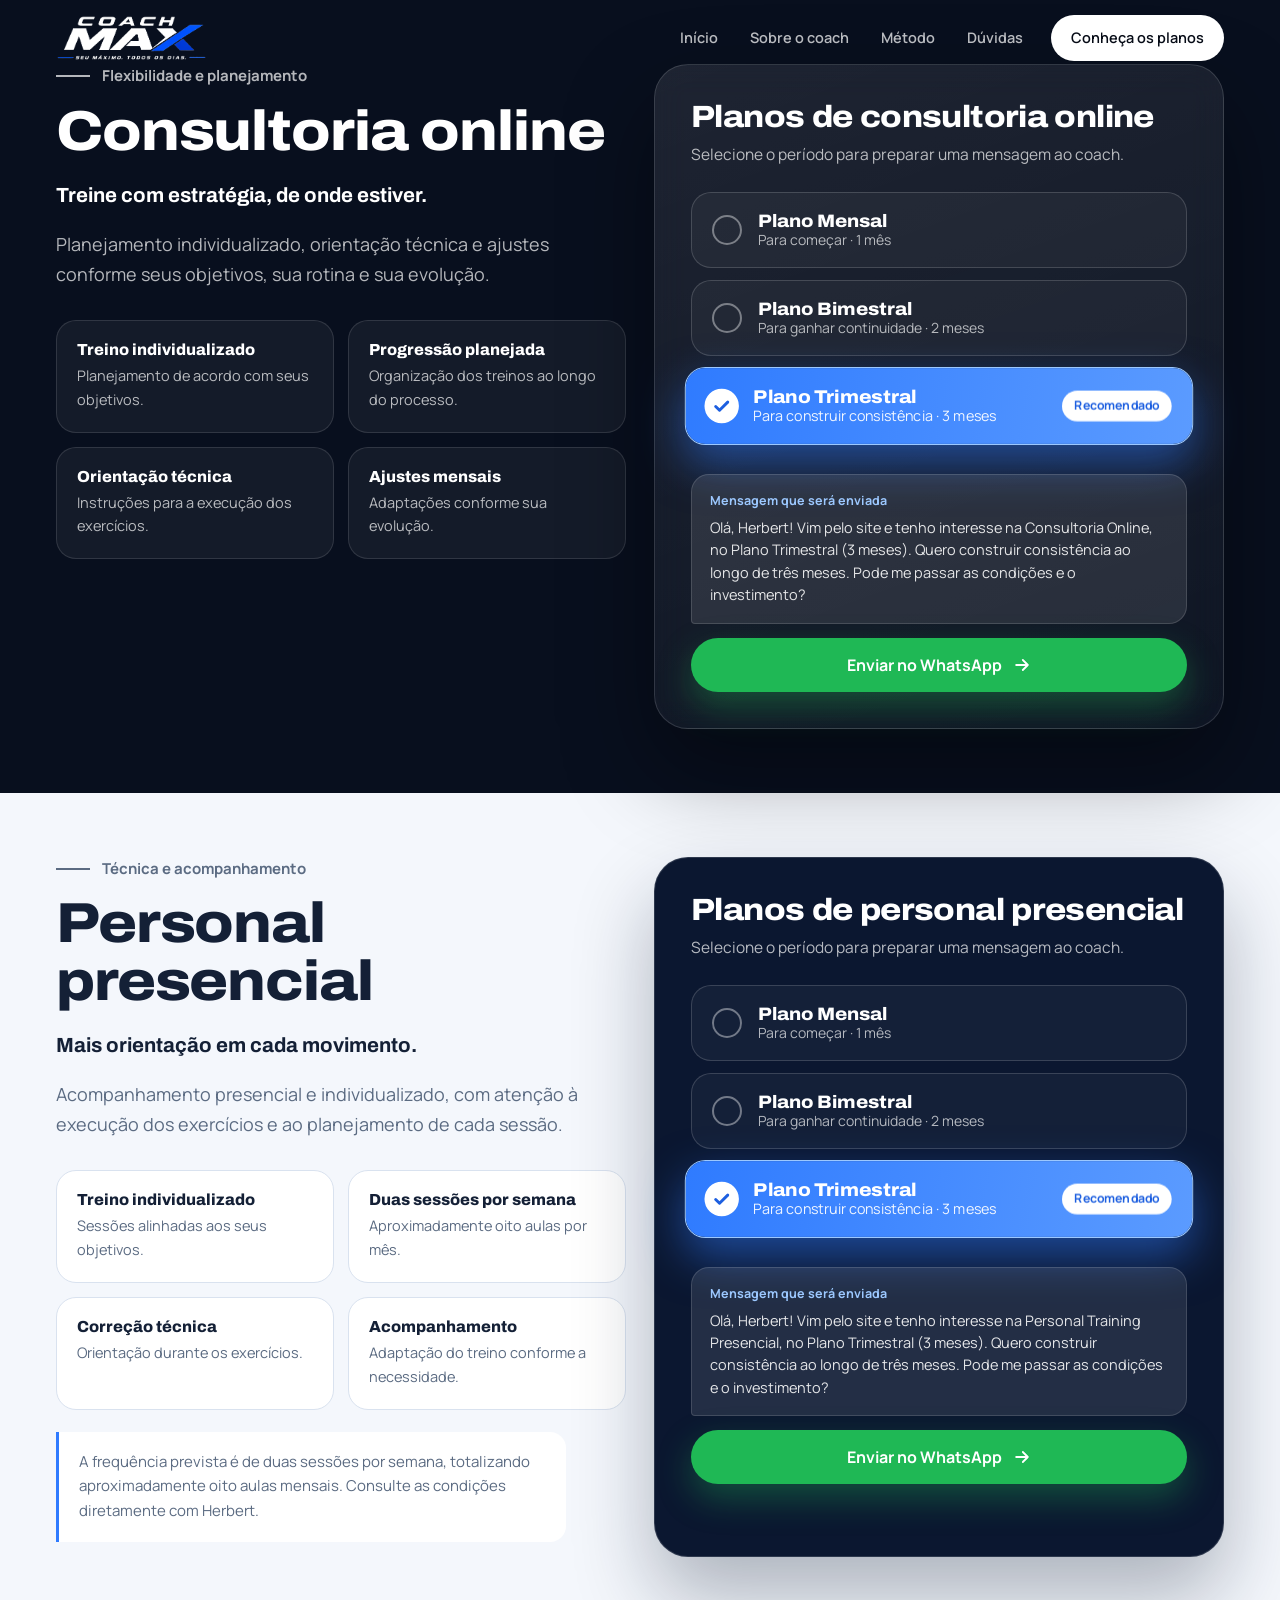
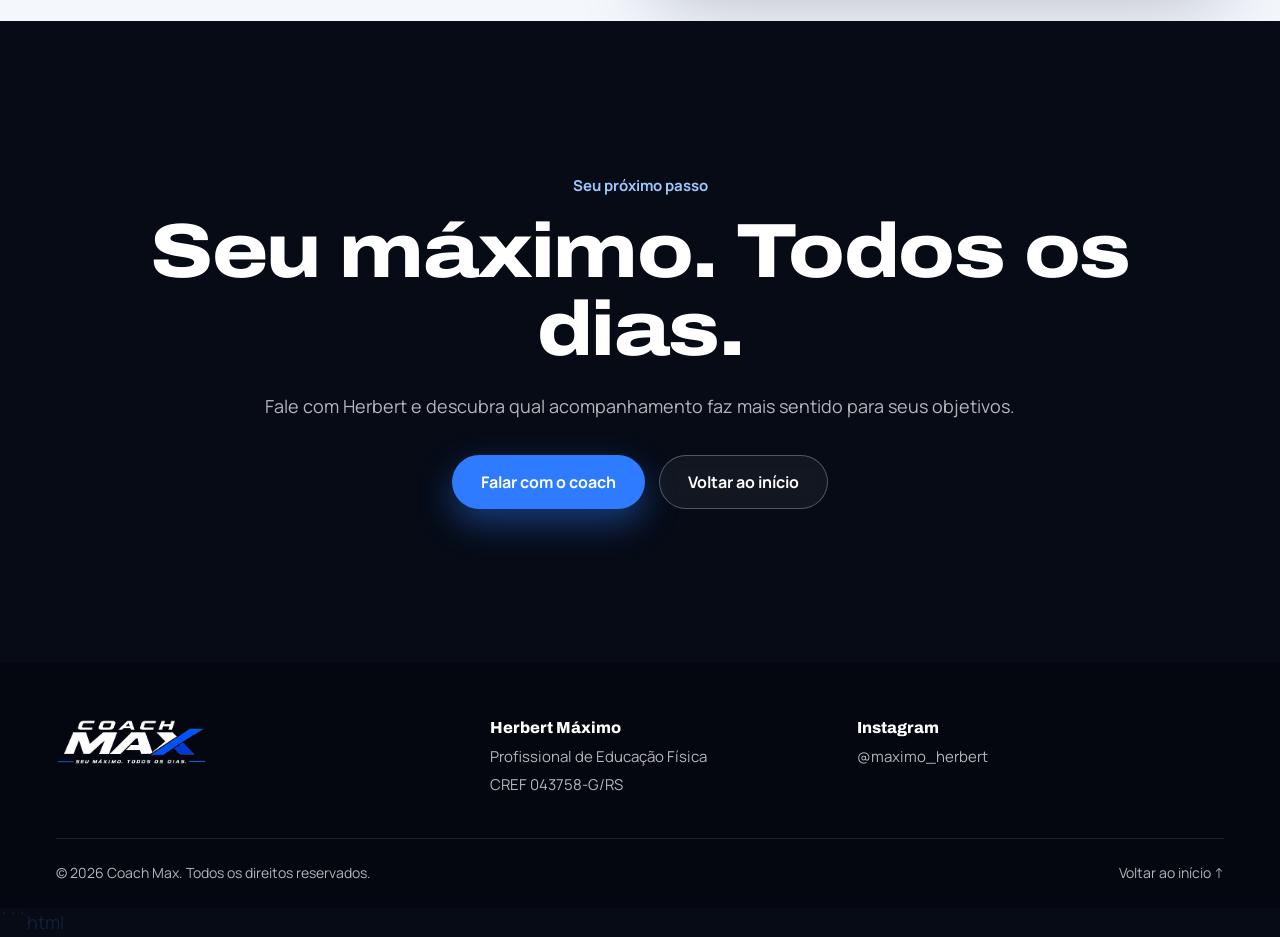
==== planos.html @ b728e9c8 "Update planos.html" ====
<!doctype html>
<html lang="pt-BR" class="js">
<head>
  <meta charset="utf-8">
  <meta name="viewport" content="width=device-width, initial-scale=1">
  <meta name="theme-color" content="#060b16">
  <meta name="description" content="Conheça os planos de consultoria online e personal presencial do Coach Max.">
  <title>Planos de treinamento | Coach Max</title>
  <link rel="preconnect" href="https://fonts.googleapis.com">
  <link rel="preconnect" href="https://fonts.gstatic.com" crossorigin>
  <link href="https://fonts.googleapis.com/css2?family=Archivo:wght@400;500;600;700;800;900&family=Manrope:wght@400;500;600;700;800&display=swap" rel="stylesheet">
  <link rel="stylesheet" href="./css/style.css">
</head>
<body>
  <a class="skip-link" href="#conteudo">Pular para o conteúdo</a>
  <div class="progress" aria-hidden="true"><i></i></div>
  <header class="site-header" id="topo">
    <div class="container nav-wrap">
      <a class="brand" href="index.html#inicio" aria-label="Coach Max, início"><img class="brand-logo" src="assets/images/coach-max-logo-white.png" alt="Coach Max — Seu máximo. Todos os dias."></a>
      <button class="menu-toggle" type="button" aria-expanded="false" aria-controls="main-nav" aria-label="Abrir menu"><span></span><span></span></button>
      <nav class="main-nav" id="main-nav" aria-label="Navegação principal">
        <a href="index.html#inicio" style="--i:1">Início</a><a href="index.html#sobre" style="--i:2">Sobre o coach</a><a href="index.html#metodo" style="--i:3">Método</a><a href="index.html#faq" style="--i:4">Dúvidas</a><a class="nav-cta" href="planos.html" style="--i:5">Conheça os planos</a><i class="nav-indicator" aria-hidden="true"></i>
      </nav>
    </div>
  </header>


  <main id="conteudo">
    <section class="plans-page-section dark" id="online"><div class="container plans-page-grid">
      <div class="copy"><p class="kicker">Flexibilidade e planejamento</p><h2>Consultoria online</h2><p class="lead">Treine com estratégia, de onde estiver.</p><p>Planejamento individualizado, orientação técnica e ajustes conforme seus objetivos, sua rotina e sua evolução.</p><div class="included"><div><strong>Treino individualizado</strong><p>Planejamento de acordo com seus objetivos.</p></div><div><strong>Progressão planejada</strong><p>Organização dos treinos ao longo do processo.</p></div><div><strong>Orientação técnica</strong><p>Instruções para a execução dos exercícios.</p></div><div><strong>Ajustes mensais</strong><p>Adaptações conforme sua evolução.</p></div></div></div>
      <div class="panel"><h3>Planos de consultoria online</h3><p class="panel-intro">Selecione o período para preparar uma mensagem ao coach.</p><div class="plans" data-service="Consultoria Online" data-group="online"></div></div>
    </div></section>
    <section class="plans-page-section light" id="presencial"><div class="container plans-page-grid">
      <div class="copy"><p class="kicker">Técnica e acompanhamento</p><h2>Personal presencial</h2><p class="lead">Mais orientação em cada movimento.</p><p>Acompanhamento presencial e individualizado, com atenção à execução dos exercícios e ao planejamento de cada sessão.</p><div class="included"><div><strong>Treino individualizado</strong><p>Sessões alinhadas aos seus objetivos.</p></div><div><strong>Duas sessões por semana</strong><p>Aproximadamente oito aulas por mês.</p></div><div><strong>Correção técnica</strong><p>Orientação durante os exercícios.</p></div><div><strong>Acompanhamento</strong><p>Adaptação do treino conforme a necessidade.</p></div></div><p class="note">A frequência prevista é de duas sessões por semana, totalizando aproximadamente oito aulas mensais. Consulte as condições diretamente com Herbert.</p></div>
      <div class="panel panel-light"><h3>Planos de personal presencial</h3><p class="panel-intro">Selecione o período para preparar uma mensagem ao coach.</p><div class="plans" data-service="Personal Training Presencial" data-group="presencial"></div></div>
    </div></section>
    <section class="section dark final"><div class="container center"><p class="kicker">Seu próximo passo</p><h2>Seu máximo. Todos os dias.</h2><p>Fale com Herbert e descubra qual acompanhamento faz mais sentido para seus objetivos.</p><div class="button-row center-row"><a class="btn btn-primary" href="https://wa.me/5551980130227?text=Ol%C3%A1%2C%20Herbert!%20Vim%20pela%20p%C3%A1gina%20de%20planos%20do%20site%20e%20gostaria%20de%20consultar%20as%20condi%C3%A7%C3%B5es." target="_blank" rel="noopener noreferrer"><span>Falar com o coach</span></a><a class="btn btn-ghost" href="index.html"><span>Voltar ao início</span></a></div></div></section>
  </main>
  <footer class="site-footer"><div class="container footer-main"><a class="brand" href="index.html#inicio"><img class="brand-logo" src="assets/images/coach-max-logo-white.png" alt="Coach Max — Seu máximo. Todos os dias."></a><div class="footer-info"><strong>Herbert Máximo</strong><span>Profissional de Educação Física</span><span>CREF 043758-G/RS</span></div><div class="footer-info"><strong>Instagram</strong><a href="https://www.instagram.com/maximo_herbert/" target="_blank" rel="noopener noreferrer">@maximo_herbert</a></div></div><div class="container footer-bottom"><span>© <span id="current-year"></span> Coach Max. Todos os direitos reservados.</span><a href="index.html#inicio">Voltar ao início ↑</a></div></footer>
```html
<a
  class="floating-wa"
  href="https://wa.me/5551980130227?text=Ol%C3%A1%2C%20Herbert!%20Vim%20pelo%20site%20Coach%20Max%20e%20gostaria%20de%20mais%20informa%C3%A7%C3%B5es."
  target="_blank"
  rel="noopener noreferrer"
  aria-label="Conversar com Herbert pelo WhatsApp"
>
  <span>WhatsApp</span>
</a>
  <script src="js/script.js" defer></script>
  <script>const tipo=new URLSearchParams(location.search).get('tipo');if(tipo==='presencial')setTimeout(()=>document.querySelector('#presencial')?.scrollIntoView({behavior:'smooth'}),100);else if(tipo==='online')setTimeout(()=>document.querySelector('#online')?.scrollIntoView({behavior:'smooth'}),100);</script>
</body>
</html>
---- css/style.css ----
:root{
  --ink:#060b16;--navy:#0b1730;--navy-2:#13294d;--blue:#2f7bff;--blue-2:#1d5fe0;--sky:#9cc8ff;
  --bone:#f4f7fc;--pale:#eaf0f9;--white:#fff;--text:#142036;--muted:#5b6b82;--line:#d9e2ef;
  --ease:cubic-bezier(.16,1,.3,1);--ease-io:cubic-bezier(.65,0,.35,1);
  --f-head:"Archivo","Arial Narrow",system-ui,sans-serif;--f-body:"Manrope",system-ui,-apple-system,"Segoe UI",sans-serif;
  --r:28px;--pad:clamp(20px,5vw,56px);--header:76px;
}
*,*::before,*::after{box-sizing:border-box}
html{-webkit-text-size-adjust:100%;scroll-padding-top:var(--header)}
body{margin:0;font-family:var(--f-body);color:var(--text);background:var(--ink);line-height:1.65;font-size:clamp(16px,1.05vw + 10px,18px);overflow-x:hidden;-webkit-font-smoothing:antialiased}
body.menu-open{overflow:hidden}
img,video,svg{display:block;max-width:100%}
a{color:inherit;text-decoration:none}
button{font:inherit;color:inherit}
h1,h2,h3{font-family:var(--f-head);margin:0;line-height:1.02;letter-spacing:-.02em;font-weight:800;font-stretch:112%}
p{margin:0 0 1em}
:focus-visible{outline:3px solid var(--blue);outline-offset:3px;border-radius:8px}
.container{width:min(1200px,100% - var(--pad)*2);margin-inline:auto}
.skip-link{position:fixed;left:12px;top:-60px;z-index:200;background:#fff;color:#000;padding:10px 16px;border-radius:10px;transition:top .2s}
.skip-link:focus{top:12px}

/* progress + header */
.progress{position:fixed;inset:0 0 auto 0;height:3px;z-index:120;pointer-events:none}
.progress i{display:block;height:100%;background:linear-gradient(90deg,var(--blue),var(--sky));transform-origin:left;transform:scaleX(var(--p,0))}
.site-header{position:fixed;inset:0 0 auto 0;height:var(--header);z-index:100;display:flex;align-items:center;color:#fff;transition:background .5s var(--ease),backdrop-filter .5s,box-shadow .5s,height .5s var(--ease)}
.site-header.scrolled{background:rgba(6,11,22,.78);-webkit-backdrop-filter:blur(18px) saturate(1.4);backdrop-filter:blur(18px) saturate(1.4);box-shadow:0 1px 0 rgba(255,255,255,.08);height:64px}
.nav-wrap{display:flex;align-items:center;justify-content:space-between;gap:24px}
.brand{display:flex;align-items:center;gap:12px;position:relative;z-index:110}
.brand-logo{display:block;width:clamp(126px,13vw,168px);height:auto;max-height:46px;object-fit:contain;object-position:left center}
.brand:hover .brand-logo{opacity:.9;transition:opacity .25s ease}
.brand-mark{width:42px;height:42px;border-radius:13px;display:grid;place-items:center;background:linear-gradient(135deg,var(--blue),var(--blue-2));font:800 15px var(--f-head);letter-spacing:.02em;box-shadow:0 8px 24px rgba(47,123,255,.45);transition:transform .6s var(--ease)}
.brand:hover .brand-mark{transform:rotate(-8deg) scale(1.06)}
.brand-copy{display:flex;flex-direction:column;line-height:1.15}
.brand-copy strong{font:800 17px var(--f-head);font-stretch:112%;letter-spacing:.01em}
.brand-copy small{font-size:11px;color:rgba(255,255,255,.62)}
.main-nav{display:flex;align-items:center;gap:4px;position:relative}
.main-nav a{position:relative;padding:10px 14px;font-size:14.5px;font-weight:600;color:rgba(255,255,255,.72);transition:color .3s}
.main-nav a:hover,.main-nav a.active{color:#fff}
.main-nav .nav-cta{margin-left:10px;padding:11px 20px;border-radius:999px;background:#fff;color:var(--ink);transition:transform .4s var(--ease),background .3s,color .3s}
.main-nav .nav-cta:hover{background:var(--blue);color:#fff;transform:translateY(-2px)}
.nav-indicator{position:absolute;bottom:2px;left:0;height:2px;width:0;background:var(--blue);border-radius:2px;transition:transform .5s var(--ease),width .5s var(--ease),opacity .3s;opacity:0}
.menu-toggle{display:none;position:relative;z-index:110;width:46px;height:46px;border:1px solid rgba(255,255,255,.2);border-radius:14px;background:rgba(255,255,255,.06);cursor:pointer}
.menu-toggle span{position:absolute;left:13px;right:13px;height:2px;background:#fff;border-radius:2px;transition:transform .5s var(--ease)}
.menu-toggle span:first-child{top:18px}.menu-toggle span:last-child{top:26px}
.menu-toggle[aria-expanded=true] span:first-child{transform:translateY(4px) rotate(45deg)}
.menu-toggle[aria-expanded=true] span:last-child{transform:translateY(-4px) rotate(-45deg)}

/* buttons / links */
.btn{--mx:0px;--my:0px;display:inline-flex;align-items:center;justify-content:center;gap:10px;min-height:54px;padding:0 28px;border-radius:999px;font-weight:700;font-size:16px;border:1px solid transparent;cursor:pointer;position:relative;overflow:hidden;transform:translate(var(--mx),var(--my));transition:transform .5s var(--ease),background .35s,color .35s,border-color .35s,box-shadow .4s}
.btn svg,.text-link svg{width:20px;height:20px;fill:none;stroke:currentColor;stroke-width:2.2;stroke-linecap:round;stroke-linejoin:round;transition:transform .5s var(--ease)}
.btn:hover svg,.text-link:hover svg{transform:translateX(5px)}
.btn-primary{background:var(--blue);color:#fff;box-shadow:0 14px 34px rgba(47,123,255,.42)}
.btn-primary:hover{background:#4a8dff;box-shadow:0 18px 44px rgba(47,123,255,.6)}
.btn-ghost{border-color:rgba(255,255,255,.28);color:#fff;background:rgba(255,255,255,.05);-webkit-backdrop-filter:blur(8px);backdrop-filter:blur(8px)}
.btn-ghost:hover{background:#fff;color:var(--ink)}
.btn-dark{background:var(--navy);color:#fff}.btn-dark:hover{background:var(--blue)}
.btn-wa{background:#1fb855;color:#fff;box-shadow:0 14px 34px rgba(31,184,85,.35);width:100%}
.btn-wa:hover{background:#25d366}
.btn:active{transform:translate(var(--mx),var(--my)) scale(.97)}
.text-link{display:inline-flex;align-items:center;gap:10px;font-weight:700;color:var(--blue-2);border-bottom:2px solid currentColor;padding-bottom:3px}
.button-row{display:flex;flex-wrap:wrap;gap:14px}
.instagram-link{display:inline-flex;align-items:center;gap:9px;margin-top:22px;color:rgba(255,255,255,.82);font-size:14px;font-weight:700;transition:color .25s ease}
.instagram-link svg{width:20px;height:20px;fill:none;stroke:currentColor;stroke-width:1.8;stroke-linecap:round;stroke-linejoin:round}
.instagram-link:hover{color:#fff}
.instagram-handle{color:rgba(255,255,255,.48);font-weight:500;margin-left:2px}
.instagram-link:hover .instagram-handle{color:#9cc8ff}

/* hero */
.hero{position:relative;isolation:isolate;min-height:100svh;color:#fff;background:var(--ink);overflow:hidden;display:flex;align-items:center;padding:calc(var(--header) + 24px) 0 96px}
.hero-bg{position:absolute;inset:0;z-index:0;background:radial-gradient(120% 90% at 85% 10%,#14336a 0%,transparent 60%),linear-gradient(180deg,#07101f,#060b16)}
.glow{position:absolute;border-radius:50%;filter:blur(90px);opacity:.55;pointer-events:none}
.g1{width:46vw;height:46vw;max-width:620px;max-height:620px;background:#2f7bff;top:-12%;right:-8%;animation:drift 16s ease-in-out infinite alternate}
.g2{width:34vw;height:34vw;max-width:460px;max-height:460px;background:#1b3f8f;bottom:-18%;left:-8%;animation:drift 20s ease-in-out infinite alternate-reverse}
@keyframes drift{to{transform:translate3d(-40px,36px,0) scale(1.12)}}
.hero-grid{position:static;display:block;width:min(1200px,100% - var(--pad)*2);margin-inline:auto}
.hero-copy{position:relative;z-index:2;width:min(760px,100%);padding-block:clamp(24px,5vh,64px);text-shadow:0 2px 24px rgba(0,0,0,.18)}
.tag{display:inline-flex;align-items:center;gap:10px;padding:8px 16px 8px 12px;border:1px solid rgba(255,255,255,.18);border-radius:999px;background:rgba(255,255,255,.06);font-size:14px;font-weight:600;color:rgba(255,255,255,.86);margin-bottom:26px;-webkit-backdrop-filter:blur(8px);backdrop-filter:blur(8px)}
.pulse-dot{width:8px;height:8px;border-radius:50%;background:#4ade80;box-shadow:0 0 0 0 rgba(74,222,128,.6);animation:ping 2s infinite}
@keyframes ping{70%{box-shadow:0 0 0 10px rgba(74,222,128,0)}100%{box-shadow:0 0 0 0 rgba(74,222,128,0)}}
.hero h1{font-size:clamp(2.5rem,6.4vw,5.6rem);font-stretch:118%;line-height:.98;margin-bottom:26px}
.hero h1 .line{display:block;overflow:hidden;padding-bottom:.08em}
.hero h1 .line>span{display:block}
.soft{background:linear-gradient(95deg,#fff 0%,var(--sky) 60%,var(--blue) 120%);-webkit-background-clip:text;background-clip:text;color:transparent}
.hero-lead{max-width:34em;font-size:clamp(1.02rem,1.2vw + .6rem,1.22rem);color:rgba(255,255,255,.74);margin-bottom:34px}
.hero-visual{position:absolute;inset:0;z-index:1;width:100%;max-width:none;pointer-events:none}
.hero-frame{position:absolute;inset:0;width:100%;height:100%;max-height:none;aspect-ratio:auto;margin:0;transform:none!important;border-radius:0;background:#07101f}
.hero-frame .frame-inner{border-radius:0;box-shadow:none}
.hero-frame .frame-inner::before{content:"";position:absolute;inset:0;z-index:1;pointer-events:none;background:linear-gradient(90deg,rgba(4,9,19,.92) 0%,rgba(4,9,19,.78) 27%,rgba(4,9,19,.34) 48%,rgba(4,9,19,.10) 72%,rgba(4,9,19,.22) 100%),linear-gradient(0deg,rgba(4,9,19,.48) 0%,transparent 34%,rgba(4,9,19,.08) 100%)}
.hero-video{position:absolute;inset:0;width:100%;height:100%;object-fit:contain;object-position:right center;background:transparent;opacity:0;transition:opacity 900ms ease;will-change:opacity;filter:none;transform:none}
.hero-video.is-ready{opacity:1}
.hero-frame .frame-caption{z-index:2;left:auto;right:var(--pad);bottom:clamp(28px,5vh,58px);width:min(260px,calc(100vw - var(--pad)*2));max-width:calc(100vw - var(--pad)*2);box-sizing:border-box}
.seal{display:none}
.seal text{font:700 13.3px var(--f-body);fill:#fff;letter-spacing:.14em;text-transform:uppercase}
.seal circle{fill:var(--blue);stroke:rgba(255,255,255,.25)}.seal path{fill:#fff;transform-origin:100px 100px;animation:spin 26s linear infinite reverse}
@keyframes spin{to{transform:rotate(360deg)}}
.scroll-cue{position:absolute;left:50%;bottom:26px;transform:translateX(-50%);display:flex;flex-direction:column;align-items:center;gap:10px;font-size:13px;font-weight:600;color:rgba(255,255,255,.6)}
.scroll-cue i{width:22px;height:36px;border:2px solid rgba(255,255,255,.4);border-radius:14px;position:relative}
.scroll-cue i::after{content:"";position:absolute;left:50%;top:7px;width:4px;height:7px;margin-left:-2px;border-radius:3px;background:#fff;animation:wheel 1.8s var(--ease) infinite}
@keyframes wheel{0%{opacity:0;transform:translateY(0)}30%{opacity:1}100%{opacity:0;transform:translateY(12px)}}

/* frames (all images) */
.frame{position:relative;aspect-ratio:4/5;width:100%}
.frame-wide{aspect-ratio:4/3}
.frame-inner{position:absolute;inset:0;border-radius:var(--r);overflow:hidden;background:var(--navy);isolation:isolate;box-shadow:0 30px 70px rgba(11,23,48,.22)}
.frame-inner img{width:100%;height:100%;object-fit:cover;transform:translate3d(0,var(--py,0),0) scale(1.02);will-change:transform;object-position:center top}
/* Enquadramentos fotográficos: prioriza rostos e mantém contexto da atividade. */
.card .frame-wide .photo-online{object-position:50% 13% !important;transform:translate3d(0,var(--py,0),0) scale(1.01)}
.card .frame-wide .photo-presencial{object-position:50% 10% !important;transform:translate3d(0,var(--py,0),0) scale(1.01)}
#sobre .photo-running-pair{object-position:50% 48% !important;transform:translate3d(0,var(--py,0),0) scale(1.01)}
.frame:not(.hero-frame)::before{content:"";position:absolute;inset:0;border:2px solid var(--blue);border-radius:var(--r);transform:translate(16px,16px);opacity:.55;transition:transform .8s var(--ease)}
.frame:not(.hero-frame):hover::before{transform:translate(8px,8px)}
.frame-shade{position:absolute;inset:0;background:linear-gradient(180deg,transparent 55%,rgba(6,11,22,.78))}
.frame-inner::after{content:"";position:absolute;inset:0;border-radius:inherit;box-shadow:inset 0 0 0 1px rgba(255,255,255,.14);pointer-events:none}
.frame-caption{position:absolute;left:16px;right:16px;bottom:16px;padding:14px 18px;border-radius:18px;background:rgba(6,11,22,.55);-webkit-backdrop-filter:blur(14px);backdrop-filter:blur(14px);border:1px solid rgba(255,255,255,.14);color:#fff;display:flex;flex-direction:column;line-height:1.3}
.frame-caption strong{font:800 16px var(--f-head);font-stretch:112%}.frame-caption span{font-size:13.5px;color:rgba(255,255,255,.75)}

/* sections */
.section{position:relative;padding:clamp(72px,10vw,140px) 0;overflow:hidden}
.light{background:var(--bone)}.pale{background:var(--pale)}.dark{background:var(--ink);color:#fff}
.dark .glow{opacity:.3}
.split{display:grid;grid-template-columns:1fr 1fr;align-items:center;gap:clamp(36px,7vw,110px)}
.split>.frame{max-width:520px}
.split-plans{align-items:start}
.copy h2,.heading h2,.final h2{font-size:clamp(2rem,4.4vw,3.6rem);margin-bottom:22px}
.copy p,.heading p{color:var(--muted);max-width:34em}
.dark .copy p,.dark .heading p,.final p{color:rgba(255,255,255,.7)}
.kicker{font-weight:700;font-size:15px;color:var(--blue-2);margin-bottom:14px;display:flex;align-items:center;gap:12px}
.kicker::before{content:"";width:34px;height:2px;background:currentColor;transform-origin:left;animation:none}
.dark .kicker{color:var(--sky)}
.lead{font:700 clamp(1.15rem,1.6vw,1.4rem)/1.35 var(--f-head)!important;color:var(--text)!important;font-stretch:105%}
.dark .lead{color:#fff!important}
.chips{display:flex;flex-wrap:wrap;gap:10px;margin:26px 0 30px}
.chips span{padding:9px 16px;border-radius:999px;background:#fff;border:1px solid var(--line);font-size:14px;font-weight:600;transition:transform .4s var(--ease),border-color .3s,background .3s}
.chips span:hover{transform:translateY(-3px);border-color:var(--blue);background:#f0f6ff}
.chips b{color:var(--blue-2)}
.heading.center,.center{text-align:center}.heading.center p,.final .center p{margin-inline:auto}
.heading{margin-bottom:clamp(36px,6vw,72px)}

/* cards */
.cards{display:grid;grid-template-columns:repeat(2,1fr);gap:clamp(20px,3vw,36px)}
.card{background:#fff;border-radius:calc(var(--r) + 10px);padding:14px 14px 34px;box-shadow:0 24px 60px rgba(11,23,48,.08);border:1px solid var(--line);transition:transform .7s var(--ease),box-shadow .7s var(--ease)}
.card:hover{transform:translateY(-8px)!important;box-shadow:0 40px 80px rgba(11,23,48,.16)}
.card .frame-inner{box-shadow:none}
.card .frame::before{display:none}
.card-body{padding:28px 18px 0}
.card h3{font-size:clamp(1.5rem,2.4vw,2rem);margin-bottom:14px}
.card p{color:var(--muted)}
.card .kicker{margin-bottom:10px}
.checks{list-style:none;margin:20px 0 28px;padding:0;display:grid;gap:10px}
.checks li{position:relative;padding-left:32px;font-weight:600}
.checks li::before{content:"";position:absolute;left:0;top:.35em;width:20px;height:20px;border-radius:50%;background:var(--blue) url("data:image/svg+xml,%3Csvg xmlns='http://www.w3.org/2000/svg' viewBox='0 0 24 24' fill='none' stroke='white' stroke-width='3.2' stroke-linecap='round' stroke-linejoin='round'%3E%3Cpath d='M6 12.5l4 4 8-9'/%3E%3C/svg%3E") center/70% no-repeat}

/* included */
.included{display:grid;grid-template-columns:repeat(2,1fr);gap:14px;margin-top:30px}
.included div{padding:20px;border-radius:20px;border:1px solid var(--line);background:#fff;transition:transform .5s var(--ease),border-color .3s}
.dark .included div{background:rgba(255,255,255,.05);border-color:rgba(255,255,255,.12)}
.included div:hover{transform:translateY(-4px);border-color:var(--blue)}
.included strong{display:block;font:800 16px var(--f-head);margin-bottom:6px}
.included p{margin:0;font-size:14.5px}
.note{margin-top:22px;padding:18px 20px;border-left:3px solid var(--blue);background:#fff;border-radius:0 16px 16px 0;font-size:15px}

/* plans */
.panel{padding:clamp(22px,3vw,36px);border-radius:calc(var(--r) + 6px);background:linear-gradient(160deg,rgba(255,255,255,.09),rgba(255,255,255,.03));border:1px solid rgba(255,255,255,.14);color:#fff;-webkit-backdrop-filter:blur(16px);backdrop-filter:blur(16px);box-shadow:0 40px 90px rgba(0,0,0,.4)}
.panel h3{font-size:clamp(1.5rem,2.4vw,2rem);margin-bottom:10px}
.panel-intro{color:rgba(255,255,255,.7);margin-bottom:24px;font-size:15.5px}
.panel-light{background:var(--navy);box-shadow:0 40px 80px rgba(11,23,48,.3)}
.plans{display:grid;gap:12px}
.plan{position:relative;display:block;cursor:pointer}
.plan input{position:absolute;opacity:0;inset:0;width:100%;height:100%;margin:0;cursor:pointer}
.plan-body{position:relative;overflow:hidden;display:flex;align-items:center;gap:16px;padding:18px 20px;border-radius:20px;border:1.5px solid rgba(255,255,255,.16);background:rgba(255,255,255,.04);transition:transform .6s var(--ease),border-color .35s,box-shadow .5s,background .35s}
.plan-body::before{content:"";position:absolute;inset:0;background:linear-gradient(100deg,var(--blue),#5b9bff);transform:scaleX(0);transform-origin:left;transition:transform .7s var(--ease);z-index:0}
.plan-body>*{position:relative;z-index:1}
.plan:hover .plan-body{border-color:rgba(255,255,255,.4);transform:translateX(4px)}
.plan input:checked+.plan-body{border-color:var(--sky);box-shadow:0 18px 44px rgba(47,123,255,.5);transform:scale(1.025)}
.plan input:checked+.plan-body::before{transform:scaleX(1)}
.plan input:focus-visible+.plan-body{outline:3px solid #fff;outline-offset:3px}
.plan-check{flex:none;width:30px;height:30px;border-radius:50%;border:2px solid rgba(255,255,255,.4);display:grid;place-items:center;transition:background .4s,border-color .4s,transform .6s var(--ease)}
.plan-check svg{width:18px;height:18px;fill:none;stroke:var(--blue-2);stroke-width:3.4;stroke-linecap:round;stroke-linejoin:round;stroke-dasharray:24;stroke-dashoffset:24;transition:stroke-dashoffset .5s .2s var(--ease)}
.plan input:checked+.plan-body .plan-check{background:#fff;border-color:#fff;transform:scale(1.12) rotate(360deg)}
.plan input:checked+.plan-body .plan-check svg{stroke-dashoffset:0}
.plan-text{display:flex;flex-direction:column;line-height:1.3;flex:1}
.plan-text b{font:800 18px var(--f-head);font-stretch:110%}
.plan-text small{font-size:14px;color:rgba(255,255,255,.68)}
.plan input:checked+.plan-body small{color:rgba(255,255,255,.92)}
.badge{flex:none;font-size:12px;font-weight:700;padding:5px 12px;border-radius:999px;background:#fff;color:var(--blue-2);animation:float 3s ease-in-out infinite}
@keyframes float{50%{transform:translateY(-3px)}}
.ripple{position:absolute;border-radius:50%;background:rgba(255,255,255,.5);width:20px;height:20px;margin:-10px;pointer-events:none;animation:ripple .8s var(--ease) forwards;z-index:0!important}
@keyframes ripple{to{transform:scale(28);opacity:0}}
.plan-send{margin-top:18px;display:grid;gap:14px}
.bubble{position:relative;padding:16px 18px;border-radius:18px 18px 18px 4px;background:rgba(255,255,255,.1);border:1px solid rgba(255,255,255,.14);font-size:14.5px;line-height:1.55;color:rgba(255,255,255,.88)}
.bubble.swap{animation:bubble .6s var(--ease)}
@keyframes bubble{from{opacity:0;transform:translateY(10px) scale(.97)}}
.bubble small{display:block;margin-bottom:6px;font-weight:700;color:var(--sky);font-size:12.5px}

/* steps */
.steps{position:relative;display:grid;grid-template-columns:repeat(3,1fr);gap:clamp(18px,3vw,36px)}
.steps::before{content:"";position:absolute;left:8%;right:8%;top:35px;height:2px;background:linear-gradient(90deg,var(--blue),var(--sky));transform-origin:left;transform:scaleX(0);transition:transform 1.8s .3s var(--ease-io)}
.js .steps.in::before{transform:scaleX(1)}
html:not(.js) .steps::before{transform:none}
.steps article{position:relative;text-align:center;padding:0 10px}
.steps span{display:grid;place-items:center;width:70px;height:70px;margin:0 auto 24px;border-radius:50%;background:#fff;border:2px solid var(--blue);font:800 26px var(--f-head);color:var(--blue-2);box-shadow:0 12px 30px rgba(47,123,255,.22);position:relative;transition:transform .6s var(--ease),background .4s,color .4s}
.steps article:hover span{transform:scale(1.12);background:var(--blue);color:#fff}
.steps h3{font-size:1.5rem;margin-bottom:10px}.steps p{color:var(--muted);max-width:22em;margin-inline:auto}

/* accordion */
.acc{display:grid;gap:12px}
.acc-item{border:1px solid var(--line);border-radius:22px;background:#fff;transition:border-color .3s,box-shadow .5s}
.acc-item.open{border-color:var(--blue);box-shadow:0 20px 50px rgba(47,123,255,.14)}
.acc-item h3{font:inherit;letter-spacing:0}
.acc button{width:100%;display:flex;align-items:center;justify-content:space-between;gap:16px;padding:22px 24px;background:none;border:0;text-align:left;font:700 clamp(1rem,1.2vw + .6rem,1.12rem)/1.35 var(--f-body);cursor:pointer}
.acc i{flex:none;position:relative;width:32px;height:32px;border-radius:50%;background:var(--pale);transition:background .4s,transform .6s var(--ease)}
.acc i::before,.acc i::after{content:"";position:absolute;left:9px;right:9px;top:15px;height:2px;background:var(--blue-2);transition:transform .5s var(--ease),background .3s}
.acc i::after{transform:rotate(90deg)}
.acc-item.open i{background:var(--blue);transform:rotate(180deg)}
.acc-item.open i::before,.acc-item.open i::after{background:#fff}.acc-item.open i::after{transform:rotate(0)}
.acc-panel{display:grid;grid-template-rows:0fr;transition:grid-template-rows .6s var(--ease)}
.acc-panel>div{overflow:hidden}.acc-panel p{margin:0;padding:0 24px 24px;color:var(--muted)}
.acc-item.open .acc-panel{grid-template-rows:1fr}

/* final */
.final{text-align:center;padding:clamp(90px,12vw,170px) 0}
.final .container{position:relative;z-index:1}
.final .kicker{justify-content:center}.final .kicker::before{display:none}
.final h2{font-size:clamp(2.2rem,6vw,5rem);font-stretch:118%}
.final .g1{top:-30%;right:auto;left:10%}.final .g2{bottom:-30%;left:auto;right:5%}
.center-row{justify-content:center;margin-top:34px}

/* footer */
.site-footer{background:#04070f;color:rgba(255,255,255,.7);padding:56px 0 24px;font-size:15px}
.footer-main{display:grid;grid-template-columns:1.2fr 1fr 1fr auto;gap:32px;align-items:start;padding-bottom:40px;border-bottom:1px solid rgba(255,255,255,.1)}
.footer-socials .footer-social,.footer-socials .footer-wa{white-space:nowrap}
.site-footer .brand{color:#fff}
.footer-info{display:flex;flex-direction:column;gap:3px}.footer-info strong{color:#fff;font:800 16px var(--f-head);margin-bottom:6px}
.footer-socials{display:flex;flex-direction:column;gap:10px;align-items:stretch}
.footer-social{display:inline-flex;align-items:center;justify-content:center;gap:9px;padding:12px 22px;border-radius:999px;border:1px solid rgba(255,255,255,.25);color:#fff;font-weight:700;transition:background .3s,color .3s}
.footer-social svg{width:18px;height:18px;fill:none;stroke:currentColor;stroke-width:1.8;stroke-linecap:round;stroke-linejoin:round}
.footer-social:hover{background:#fff;color:var(--ink)}
.footer-wa{display:inline-flex;align-items:center;gap:8px;padding:12px 22px;border-radius:999px;border:1px solid rgba(255,255,255,.25);color:#fff;font-weight:700;transition:background .3s,color .3s}
.footer-wa svg{width:18px;height:18px;fill:none;stroke:currentColor;stroke-width:2.2;transition:transform .4s var(--ease)}
.footer-wa:hover{background:#fff;color:var(--ink)}.footer-wa:hover svg{transform:translate(3px,-3px)}
.footer-bottom{display:flex;justify-content:space-between;gap:16px;flex-wrap:wrap;padding-top:22px;font-size:14px}
.footer-bottom a:hover{color:#fff}
.floating-wa{position:fixed;right:max(18px,env(safe-area-inset-right));bottom:max(18px,env(safe-area-inset-bottom));z-index:90;width:60px;height:60px;border-radius:50%;background:#25d366;display:grid;place-items:center;box-shadow:0 14px 34px rgba(37,211,102,.5);transform:scale(0);transition:transform .6s var(--ease)}
.floating-wa.show{transform:scale(1)}.floating-wa.show:hover{transform:scale(1.1)}
.floating-wa::after{content:"";position:absolute;inset:0;border-radius:50%;border:2px solid #25d366;animation:halo 2.4s infinite}
@keyframes halo{to{transform:scale(1.7);opacity:0}}
.floating-wa svg{width:30px;height:30px;fill:#fff}

/* motion states (only when JS runs) */
.js [data-reveal]{opacity:0;transform:translate3d(0,36px,0);transition:opacity 1s var(--ease),transform 1.1s var(--ease);transition-delay:calc(var(--d,0)*1ms)}
.js [data-reveal=right]{transform:translate3d(60px,0,0)}
.js [data-reveal=frame],.js [data-reveal=line]{opacity:1;transform:none}
.js [data-reveal=frame] .frame-inner{clip-path:inset(0 0 100% 0 round var(--r));transition:clip-path 1.3s var(--ease)}
.js [data-reveal=frame]::before{opacity:0;transform:translate(-20px,-20px)}
.js [data-reveal=frame].in::before{opacity:.55;transform:translate(16px,16px);transition:opacity 1s .5s,transform 1.2s .4s var(--ease)}
.js [data-reveal=frame].in .frame-inner{clip-path:inset(0 round var(--r))}
.js [data-reveal].in{opacity:1;transform:none}
.js:not(.ready) .hero [data-in]{opacity:0}
.js.ready .hero [data-in]{animation:rise 1.2s calc(var(--i)*110ms + 150ms) var(--ease) both}
.js .hero h1 .line>span{transform:translateY(112%)}
.js.ready .hero h1 .line>span{transform:none;transition:transform 1.3s calc(var(--i)*140ms + 200ms) var(--ease)}
@keyframes rise{from{opacity:0;transform:translate3d(0,34px,0)}}
.js:not(.ready) .site-header{opacity:0}.js.ready .site-header{animation:fade 1s .4s both}
@keyframes fade{from{opacity:0}}
.hero-video{opacity:0;transition:opacity 900ms ease}.hero-video.is-ready{opacity:1}
.hero-frame{background:#0b1730 url("../assets/videos/poster.jpg") right center/auto 100% no-repeat;border-radius:var(--r)}

/* responsive */
@media (max-width:1040px){
  .menu-toggle{display:block}
  .main-nav{position:fixed;inset:0;flex-direction:column;align-items:flex-start;justify-content:center;gap:2px;padding:90px var(--pad) 40px;background:rgba(6,11,22,.97);-webkit-backdrop-filter:blur(20px);backdrop-filter:blur(20px);clip-path:circle(0 at calc(100% - 44px) 38px);transition:clip-path .8s var(--ease-io);visibility:hidden}
  .main-nav.is-open{clip-path:circle(150% at calc(100% - 44px) 38px);visibility:visible}
  .main-nav a{font:800 clamp(1.7rem,6vw,2.4rem) var(--f-head);color:#fff;padding:10px 0;opacity:0;transform:translateY(24px);transition:opacity .6s,transform .8s var(--ease)}
  .main-nav.is-open a{opacity:1;transform:none;transition-delay:calc(var(--i)*70ms + 250ms)}
  .main-nav .nav-cta{margin:20px 0 0;font:700 17px var(--f-body);padding:15px 28px}
  .nav-indicator{display:none}
  .hero-grid{text-align:left}
  .hero-copy{width:min(700px,100%)}
  .hero{padding-bottom:110px}
  .hero-frame .frame-caption{right:var(--pad);bottom:28px}
  .split{grid-template-columns:1fr}
  .split>.frame{max-width:460px;margin-inline:auto 16px}
  .footer-main{grid-template-columns:1fr 1fr}
}
@media (max-width:720px){
  :root{--header:68px;--r:22px}
  .cards,.included,.steps{grid-template-columns:1fr}
  .steps::before{left:35px;right:auto;top:20px;bottom:20px;width:2px;height:auto;transform:scaleY(0);transform-origin:top}
  .js .steps.in::before{transform:scaleY(1)}
  .steps article{text-align:left;padding-left:94px;min-height:70px}
  .steps span{position:absolute;left:0;top:0;margin:0}
  .steps p{margin-inline:0}
  .hero-lead,.button-row .btn{width:100%}
  .button-row{width:100%}
  .btn{min-height:56px}
  .hero-copy{padding-block:22px}
  .hero h1{font-size:clamp(2.7rem,12vw,5rem);max-width:10ch}
  .hero-visual .frame-inner::before{background:linear-gradient(90deg,rgba(4,9,19,.78) 0%,rgba(4,9,19,.52) 42%,rgba(4,9,19,.18) 100%),linear-gradient(0deg,rgba(4,9,19,.50) 0%,transparent 55%)}
  .hero-video{object-fit:contain;object-position:center center}
  .hero-frame{background-position:center center;background-size:auto 82%}
  .hero-frame .frame-caption{display:none}
  .scroll-cue span{display:none}
  .footer-main{grid-template-columns:1fr}
  .footer-bottom{flex-direction:column}
  .plan-body{padding:16px}
  .badge{position:absolute;top:-10px;right:12px}
  .brand-copy small{display:none}
  .brand-logo{width:132px;max-height:40px}
  .instagram-link{flex-wrap:wrap;font-size:13px}
  .instagram-handle{margin-left:0}
  .footer-socials{align-items:flex-start}
  .frame:not(.hero-frame)::before{transform:translate(10px,10px)}
  .split>.frame{margin-right:10px;max-width:none;width:calc(100% - 10px)}
}
@media (max-height:620px) and (orientation:landscape){.hero{padding-block:90px 70px}.scroll-cue{display:none}.hero-copy{padding-block:10px}.hero h1{font-size:clamp(2.3rem,5vw,4.5rem)}}
@media (prefers-reduced-motion:reduce){
  *,*::before,*::after{animation-duration:.01ms!important;animation-iteration-count:1!important;transition-duration:.01ms!important;transition-delay:0ms!important}
  .js [data-reveal]{opacity:1;transform:none}.js [data-reveal=frame] .frame-inner{clip-path:none}
  .js .hero h1 .line>span{transform:none}.floating-wa{transform:scale(1)}
}


/* Ajustes mobile: hero proporcional e drawer fixo à viewport */
@media (max-width:1040px){
  .main-nav{
    position:fixed; top:var(--header); left:0; right:0; bottom:auto;
    height:calc(100dvh - var(--header)); max-height:calc(100vh - var(--header));
    overflow-y:auto; overscroll-behavior:contain;
    justify-content:flex-start; padding:clamp(24px,5vh,48px) var(--pad) 36px;
    clip-path:circle(0 at calc(100% - 44px) 0);
    -webkit-overflow-scrolling:touch; z-index:105;
  }
  .main-nav.is-open{clip-path:circle(150% at calc(100% - 44px) 0)}
  .site-header.scrolled{height:var(--header)}
}
@media (max-width:720px){
  :root{--pad:22px;--header:68px}
  .hero{min-height:100svh; padding:calc(var(--header) + 30px) 0 82px; align-items:center}
  .hero-copy{padding-block:18px; width:100%; max-width:560px}
  .hero h1{font-size:clamp(2.25rem,8.8vw,3.65rem); line-height:1.02; max-width:12ch; margin-bottom:20px; letter-spacing:-.035em}
  .hero-lead{font-size:clamp(.98rem,3.7vw,1.08rem); line-height:1.6; max-width:34em; margin-bottom:24px}
  .button-row{display:flex; flex-wrap:wrap; gap:10px; width:auto}
  .button-row .btn{width:auto; flex:1 1 180px; min-height:49px; padding:13px 16px; font-size:14px; gap:8px}
  .button-row .btn svg{width:17px;height:17px;flex:none}
  .btn{min-height:48px}
  .instagram-link{margin-top:17px;gap:8px;font-size:12px}
  .instagram-link svg{width:18px;height:18px}
  .hero-video{object-fit:cover;object-position:62% 35%}
  .hero-frame{background-position:62% center;background-size:cover}
  .hero-visual .frame-inner::before{background:linear-gradient(90deg,rgba(4,9,19,.84) 0%,rgba(4,9,19,.66) 43%,rgba(4,9,19,.22) 100%),linear-gradient(0deg,rgba(4,9,19,.56) 0%,transparent 60%)}
  .main-nav a{font-size:clamp(1.25rem,5.3vw,1.65rem);line-height:1.2;padding:9px 0}
  .main-nav .nav-cta{font-size:15px;padding:13px 22px;margin-top:14px}
}
@media (max-width:390px){
  .hero h1{font-size:clamp(2.05rem,8.4vw,2.65rem);max-width:12.5ch}
  .hero-copy{padding-block:12px}
  .button-row .btn{flex-basis:100%;min-height:47px}
  .hero-lead{font-size:15px;margin-bottom:19px}
  .instagram-link{max-width:100%;flex-wrap:wrap}
}
/* Página dedicada aos planos */
.plans-page-hero{padding:calc(var(--header) + 70px) 0 48px;background:radial-gradient(70% 90% at 90% 0%,rgba(47,123,255,.25),transparent 70%),var(--ink);color:#fff}
.plans-page-hero h1{font-size:clamp(2.3rem,5vw,4.3rem);max-width:13ch;margin-bottom:16px}
.plans-page-hero p{max-width:650px;color:rgba(255,255,255,.72)}
.plans-page-section{padding:64px 0}
.plans-page-section.dark{background:#080f1e;color:#fff}
.plans-page-section.light{background:var(--bone);color:var(--text)}
.plans-page-grid{display:grid;grid-template-columns:1fr 1fr;gap:28px;align-items:start}
.plans-page-grid .panel{height:100%}
.plans-page-section .section-heading{margin-bottom:30px}
.plans-page-section .section-heading h2{font-size:clamp(1.8rem,3vw,2.7rem);margin-bottom:12px}
.plans-page-section .section-heading p{max-width:640px}
.plans-page-actions{display:flex;gap:12px;flex-wrap:wrap;margin-top:24px}
.plans-page-actions .btn{min-height:48px}
@media(max-width:720px){
  .plans-page-hero{padding:calc(var(--header) + 48px) 0 34px}
  .plans-page-hero h1{font-size:clamp(2.15rem,8vw,3.1rem)}
  .plans-page-section{padding:44px 0}
  .plans-page-grid{grid-template-columns:1fr;gap:20px}
  .plans-page-actions .btn{width:100%}
}
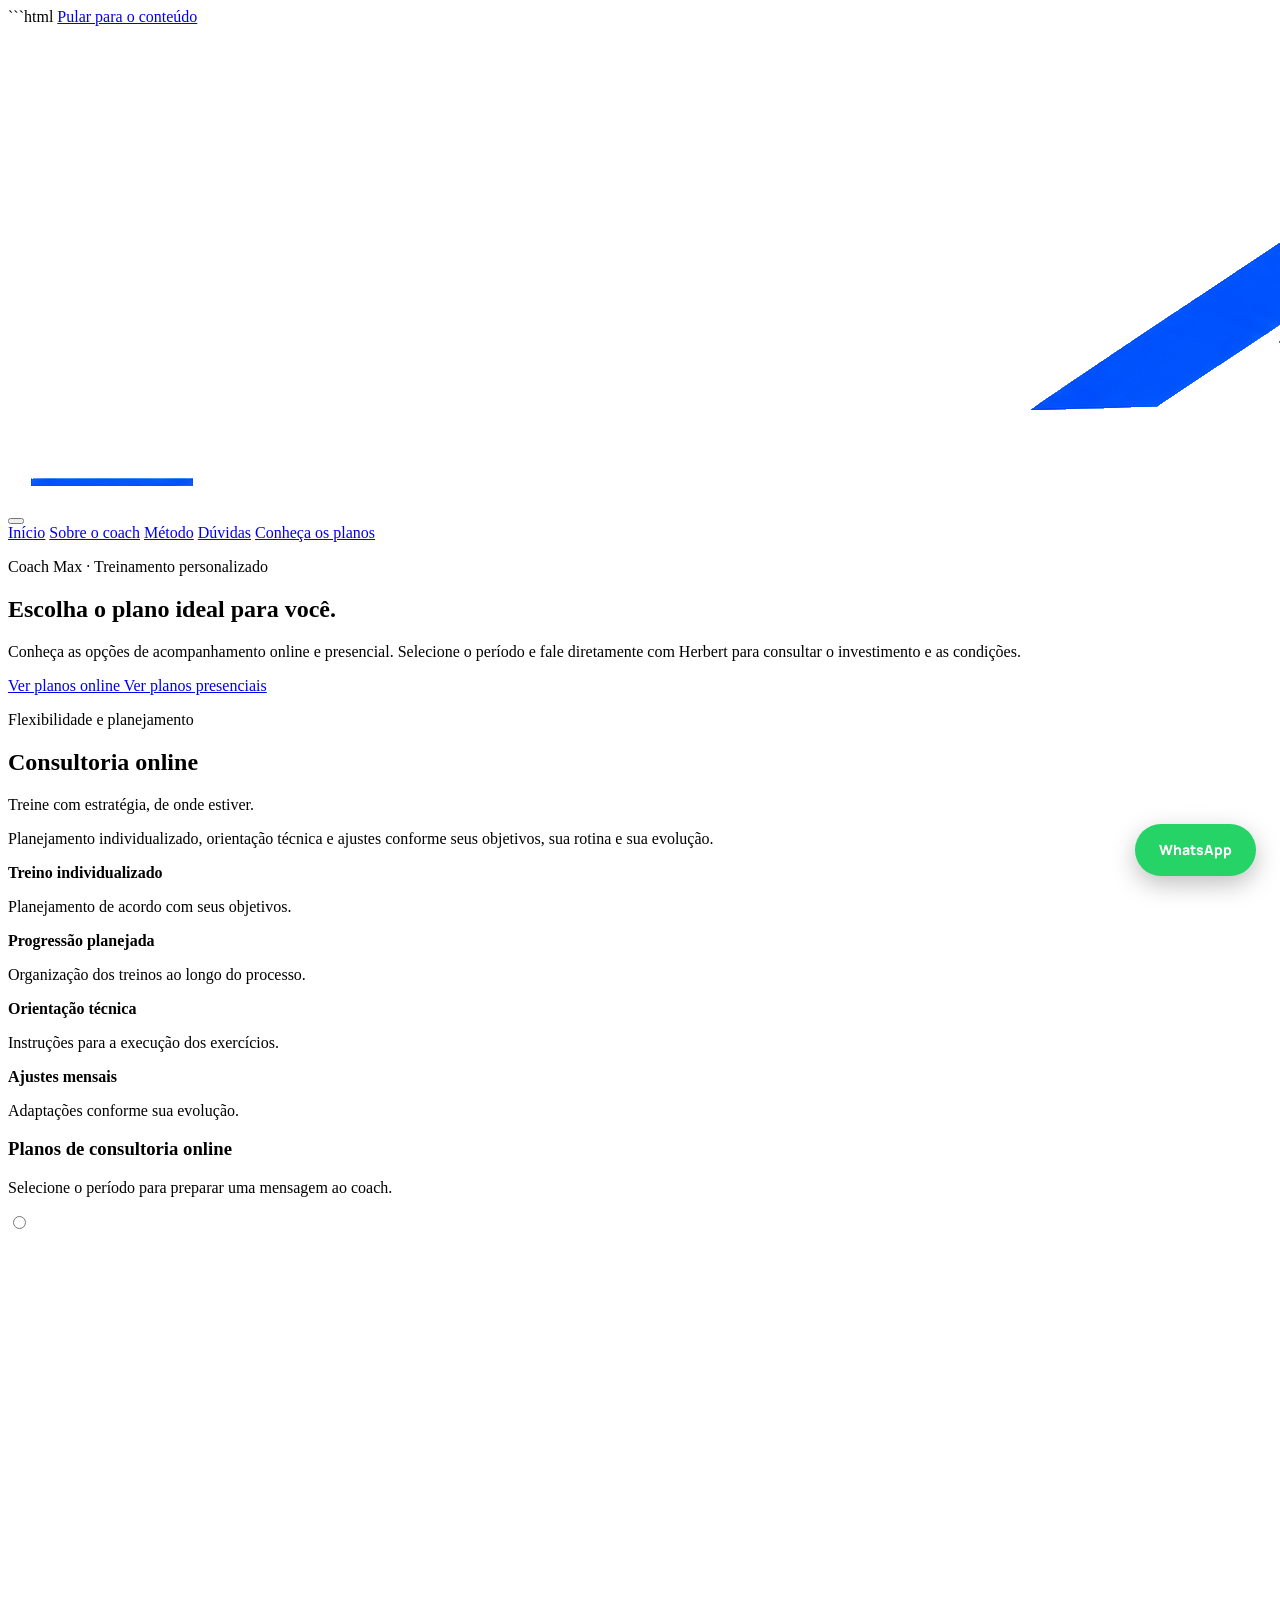
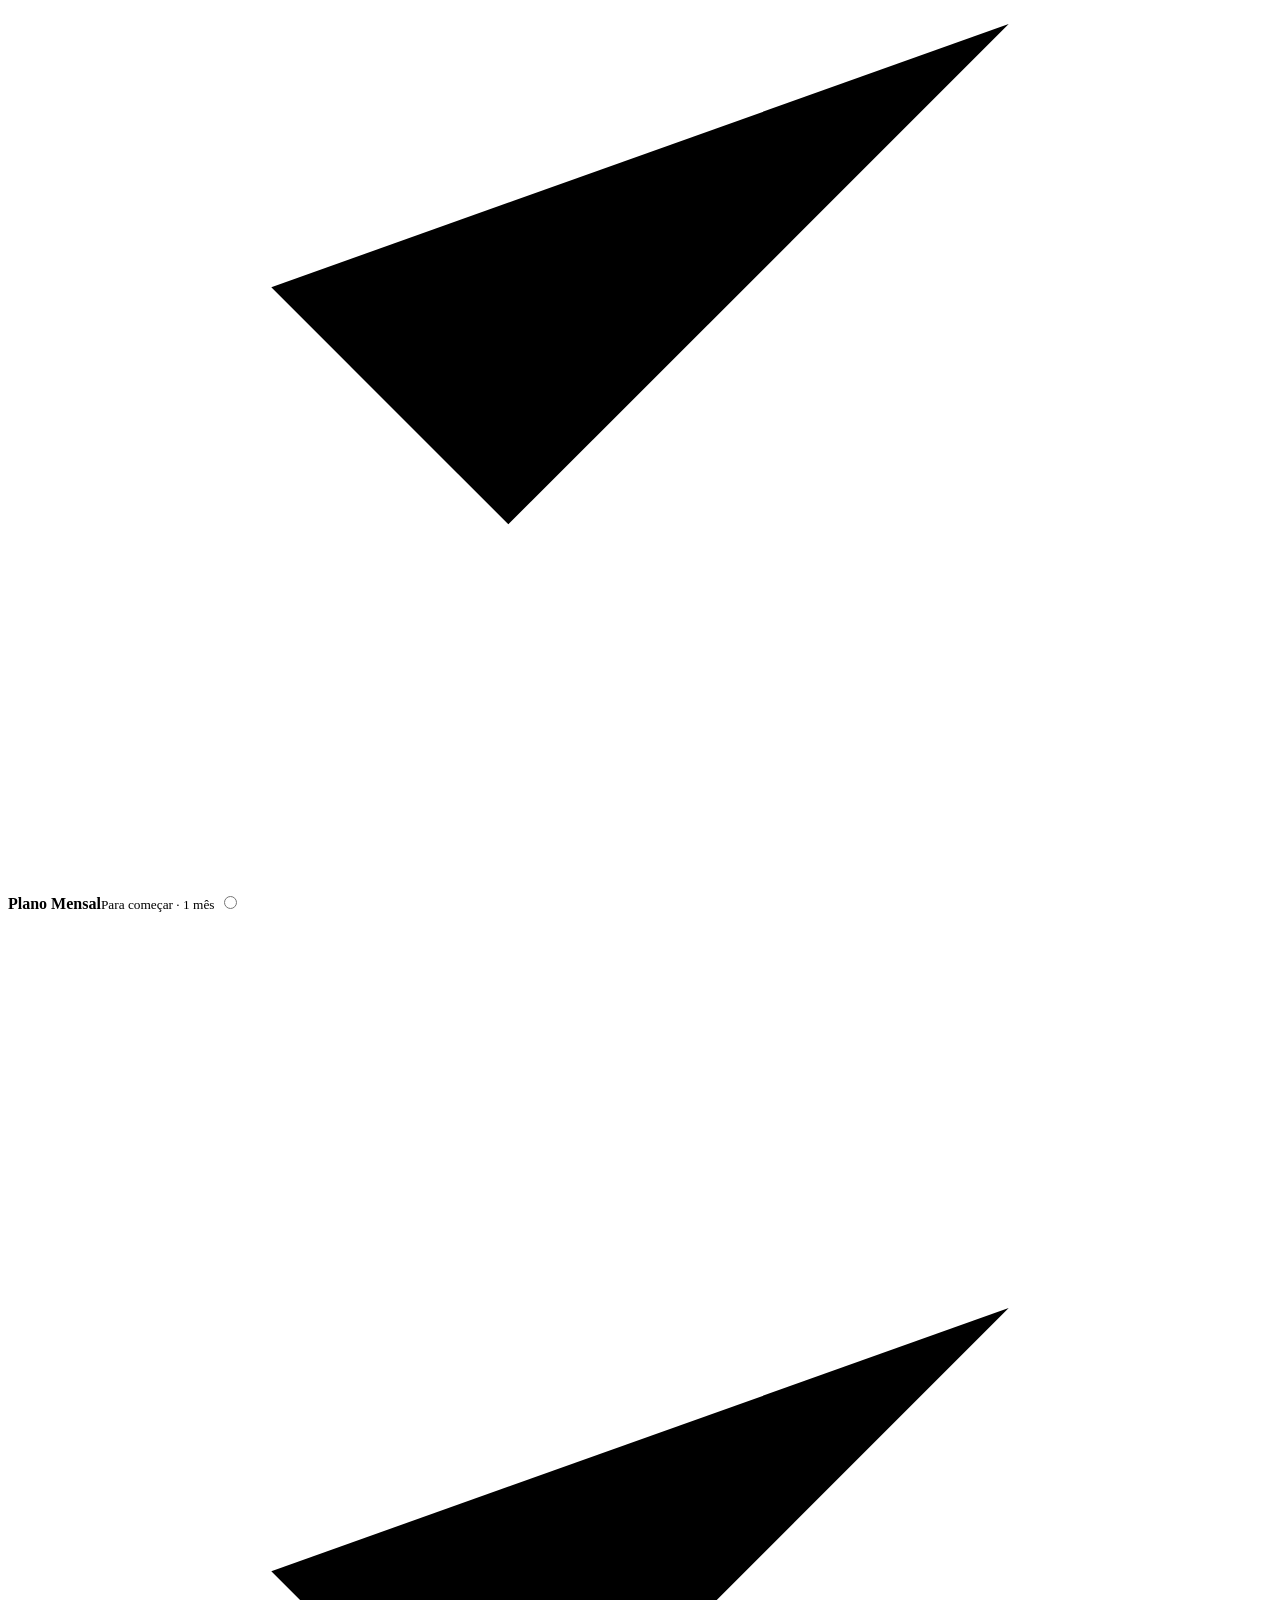
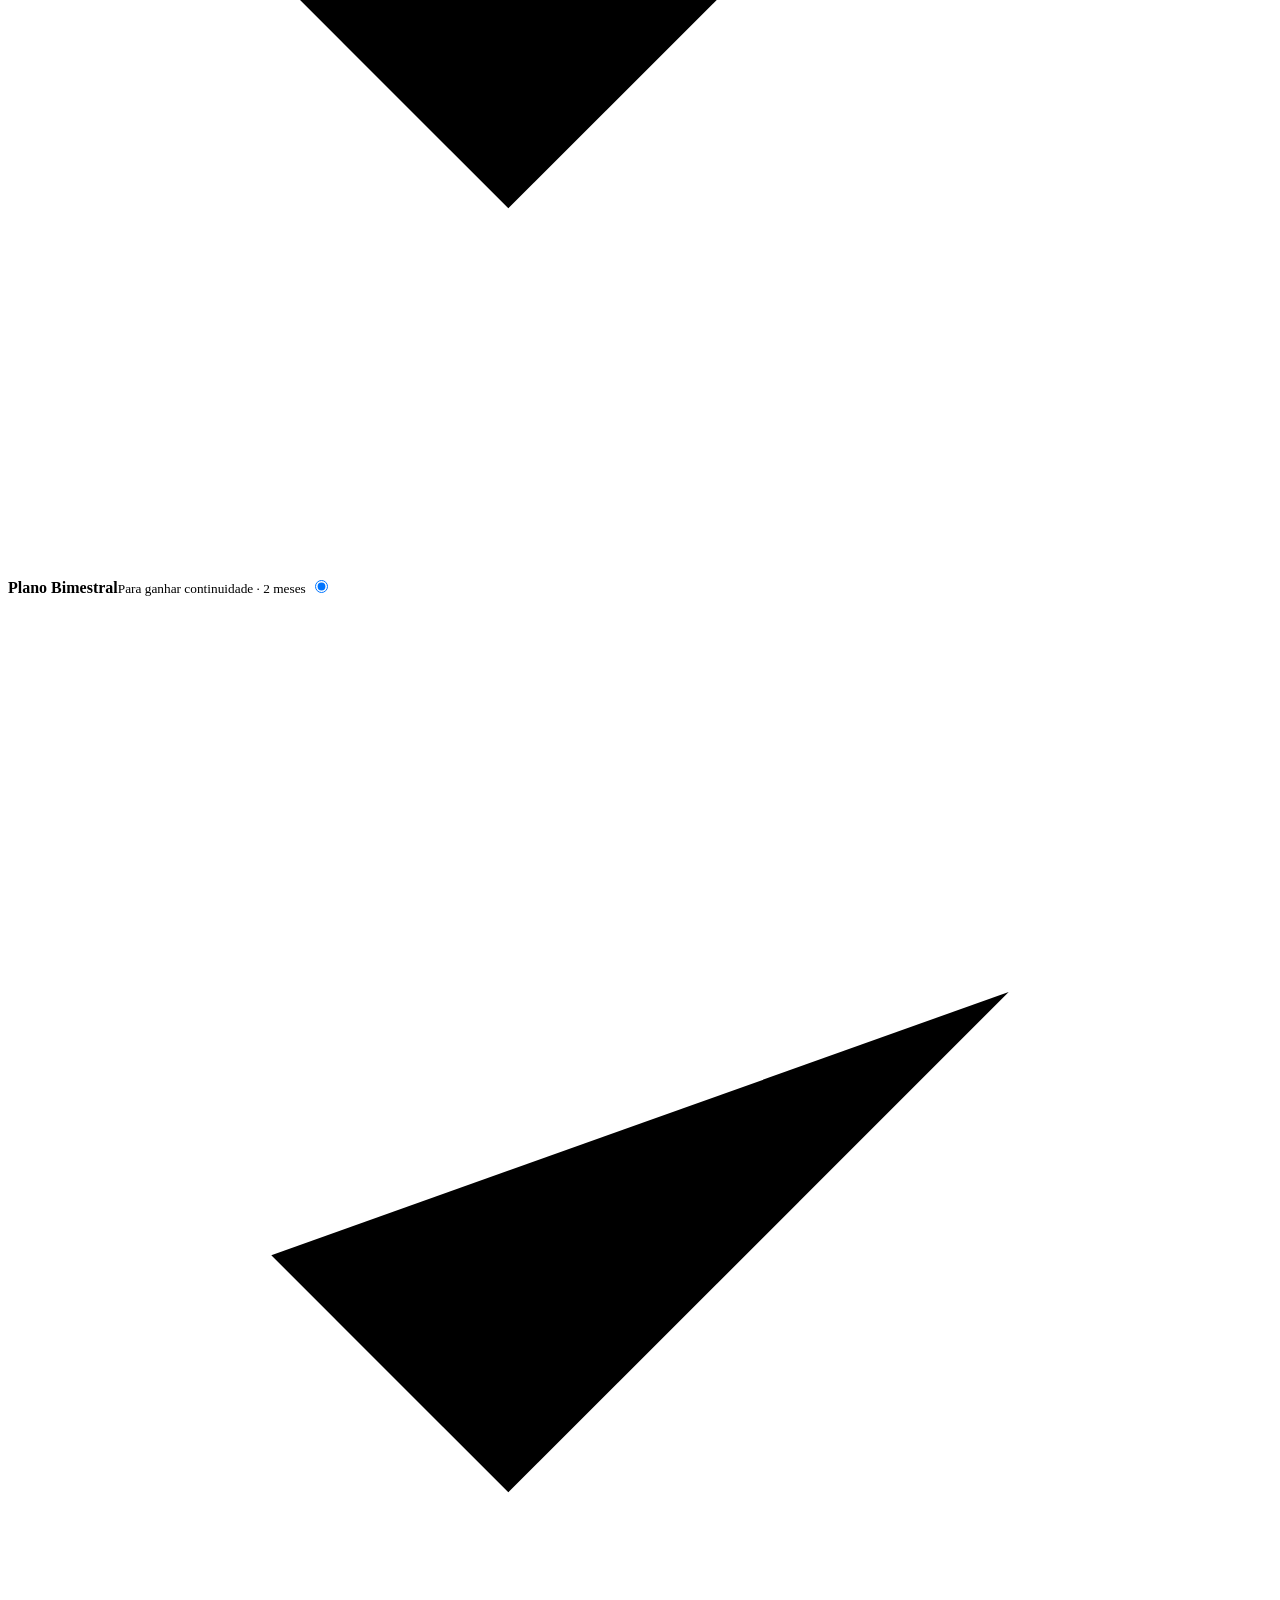
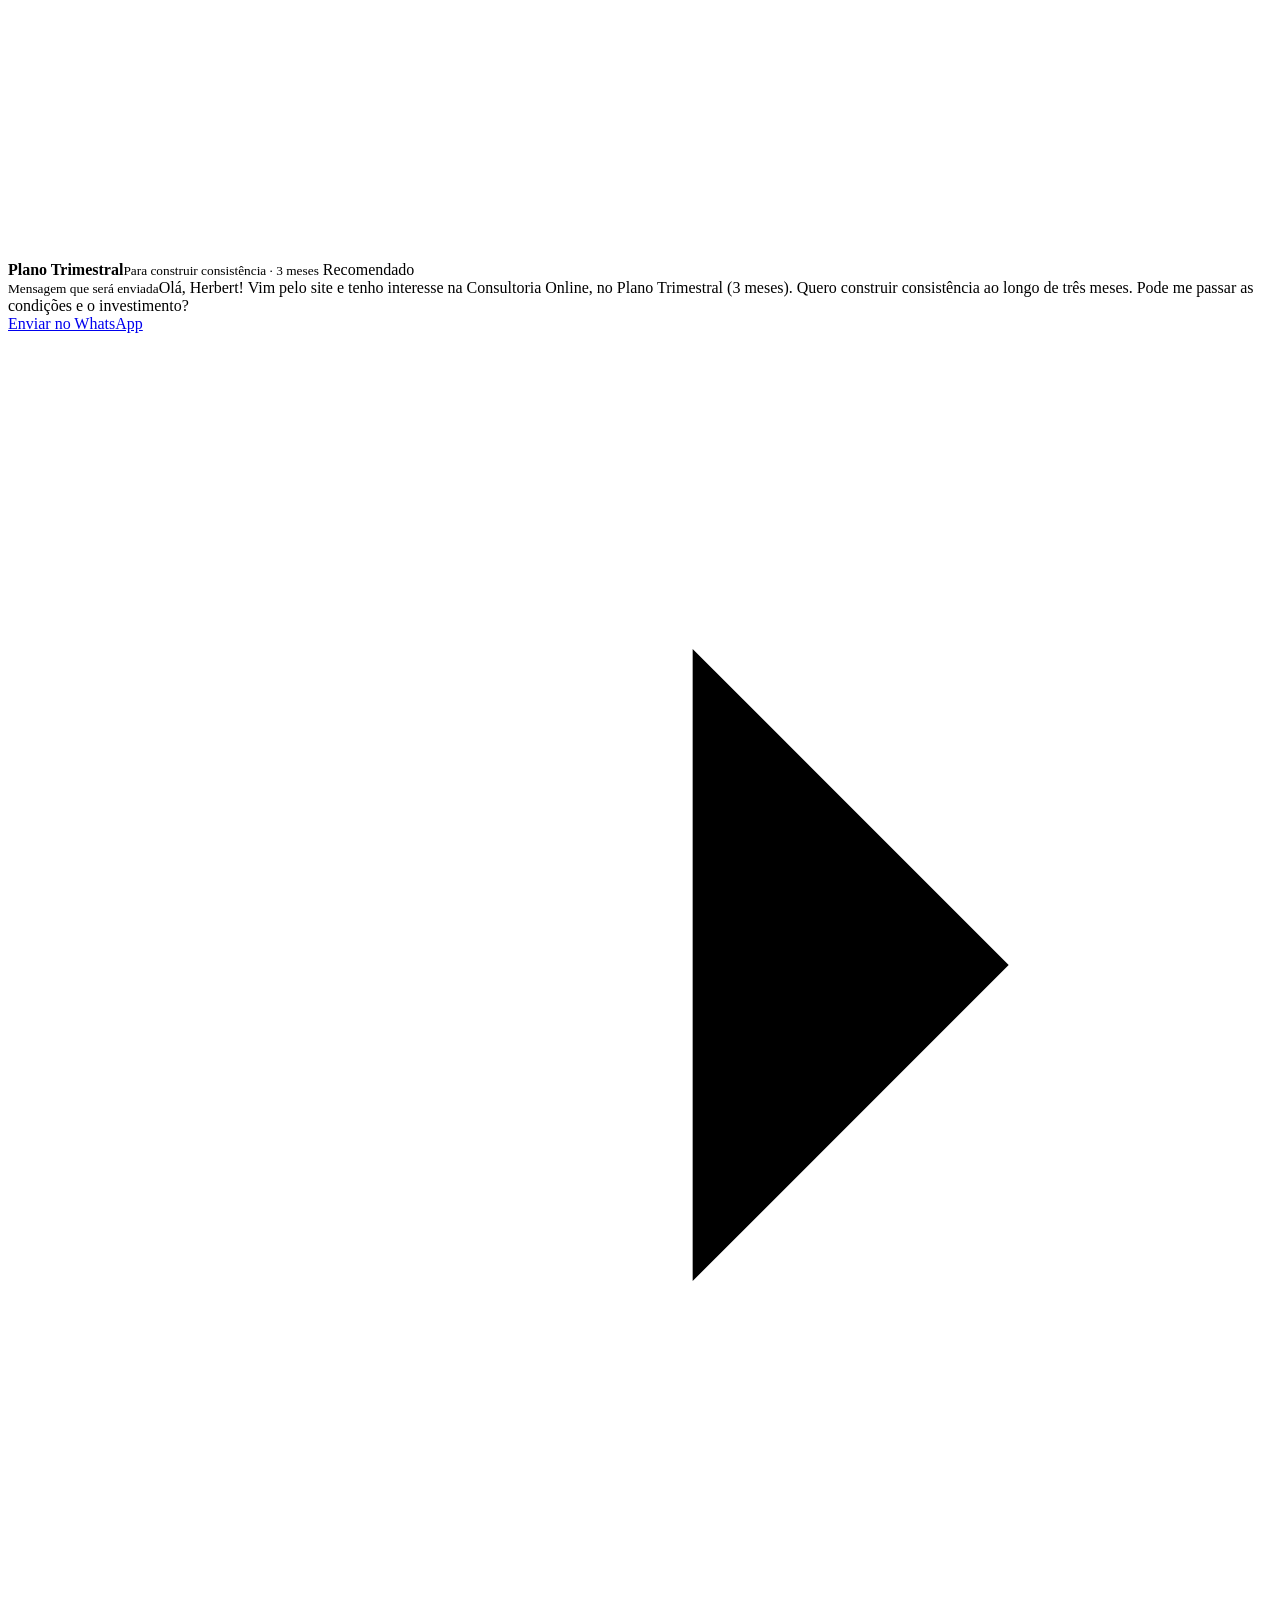
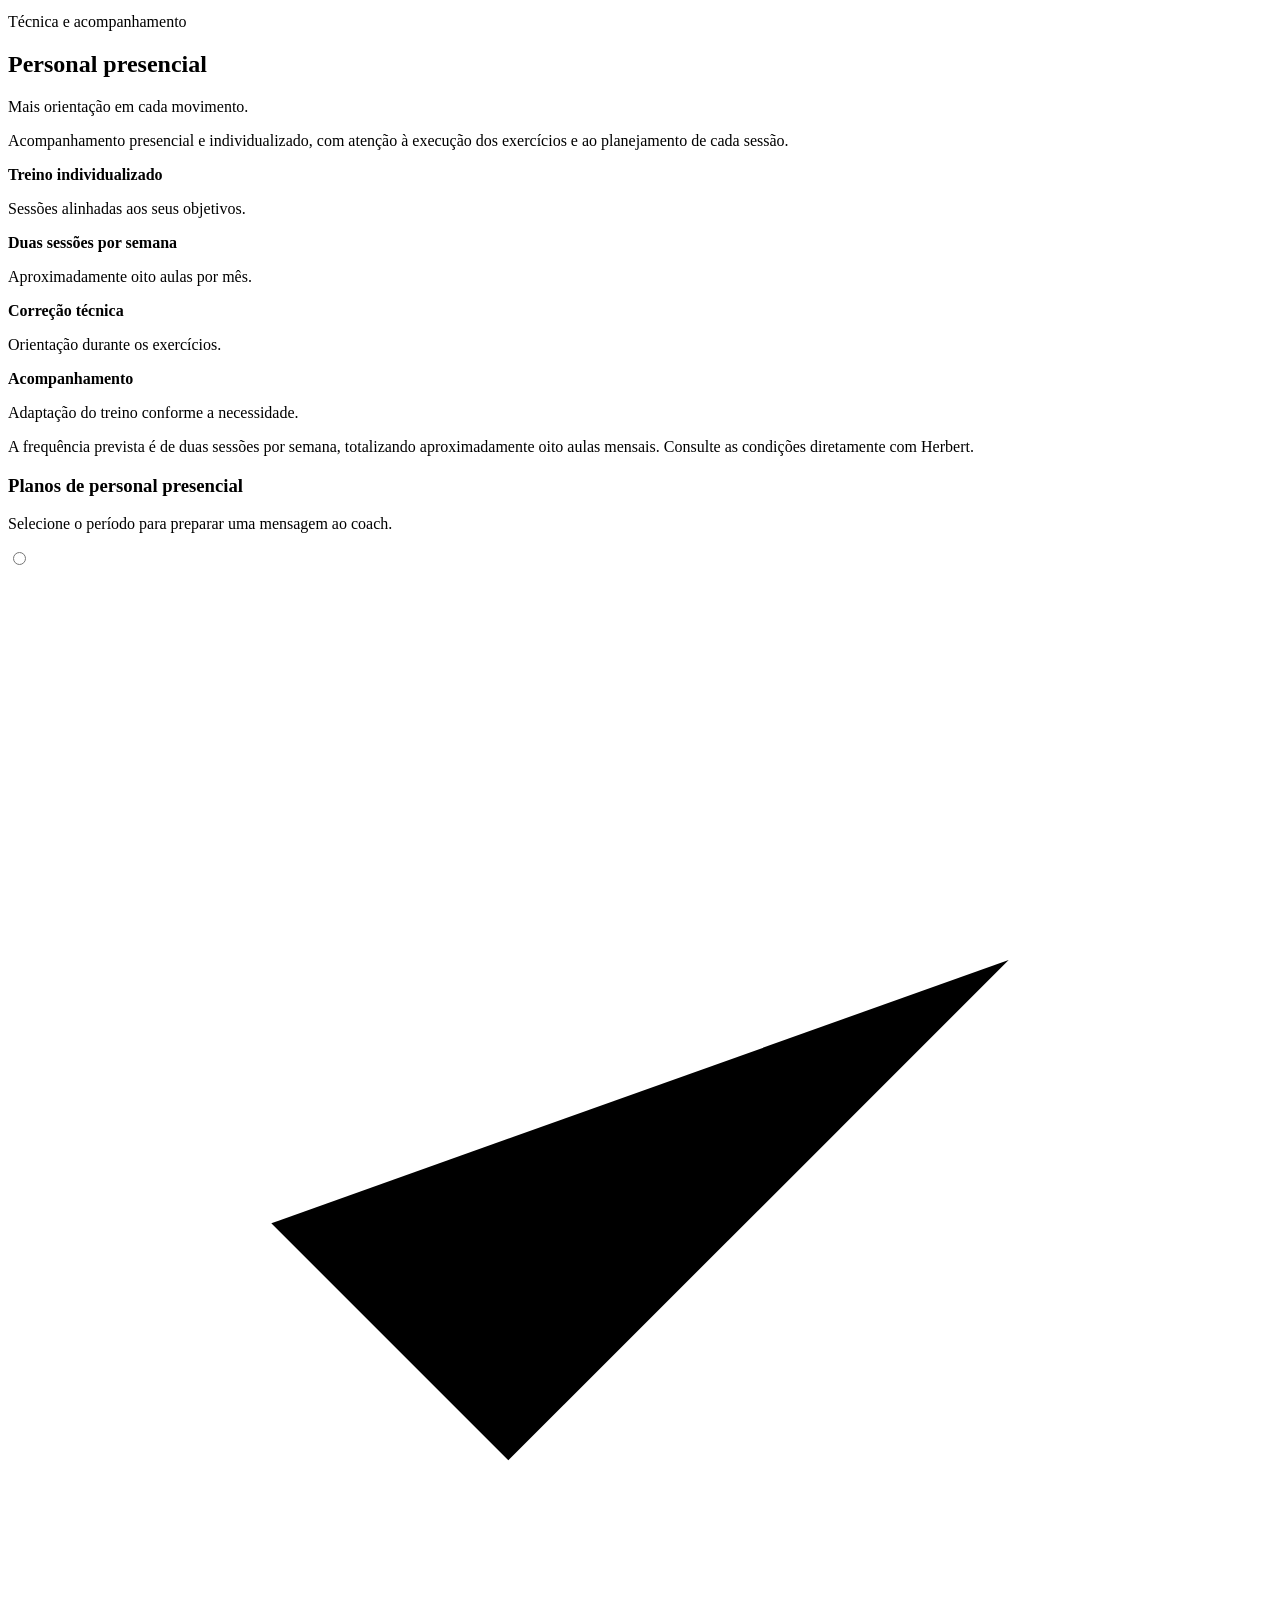
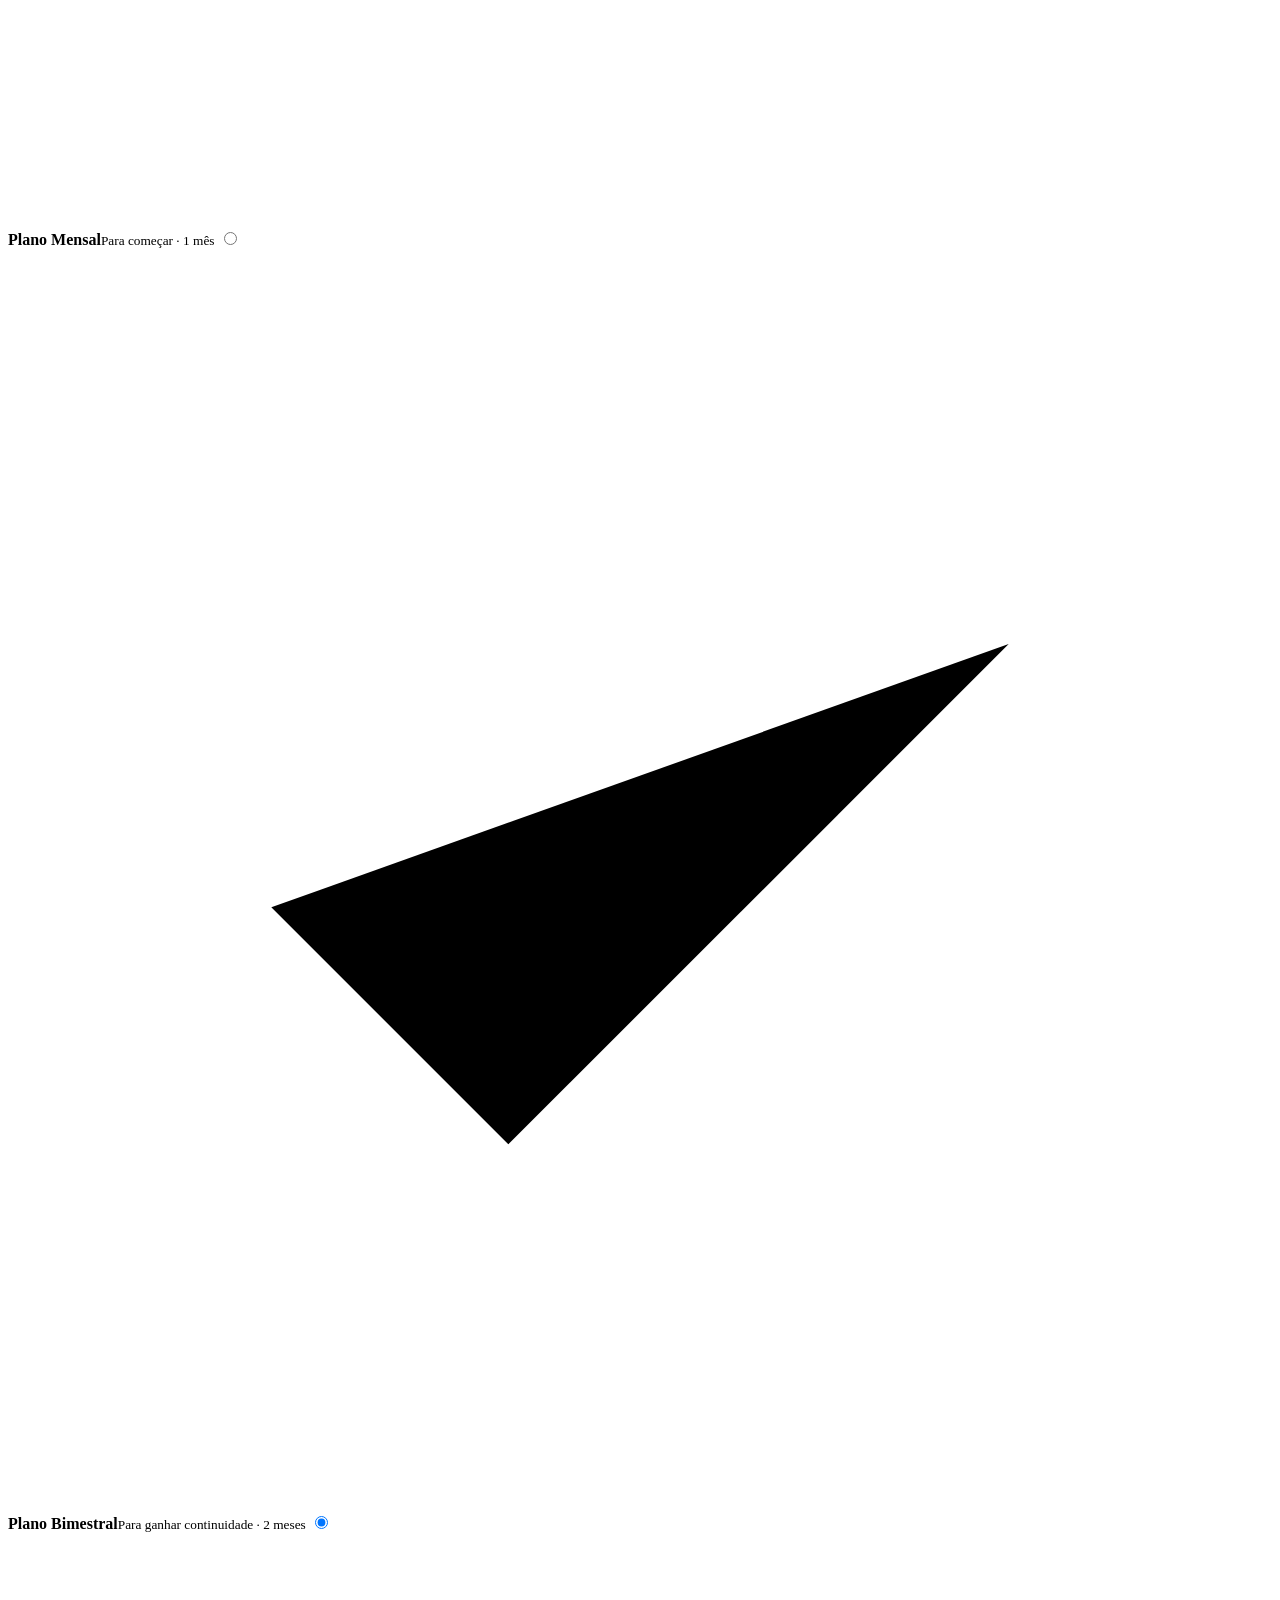
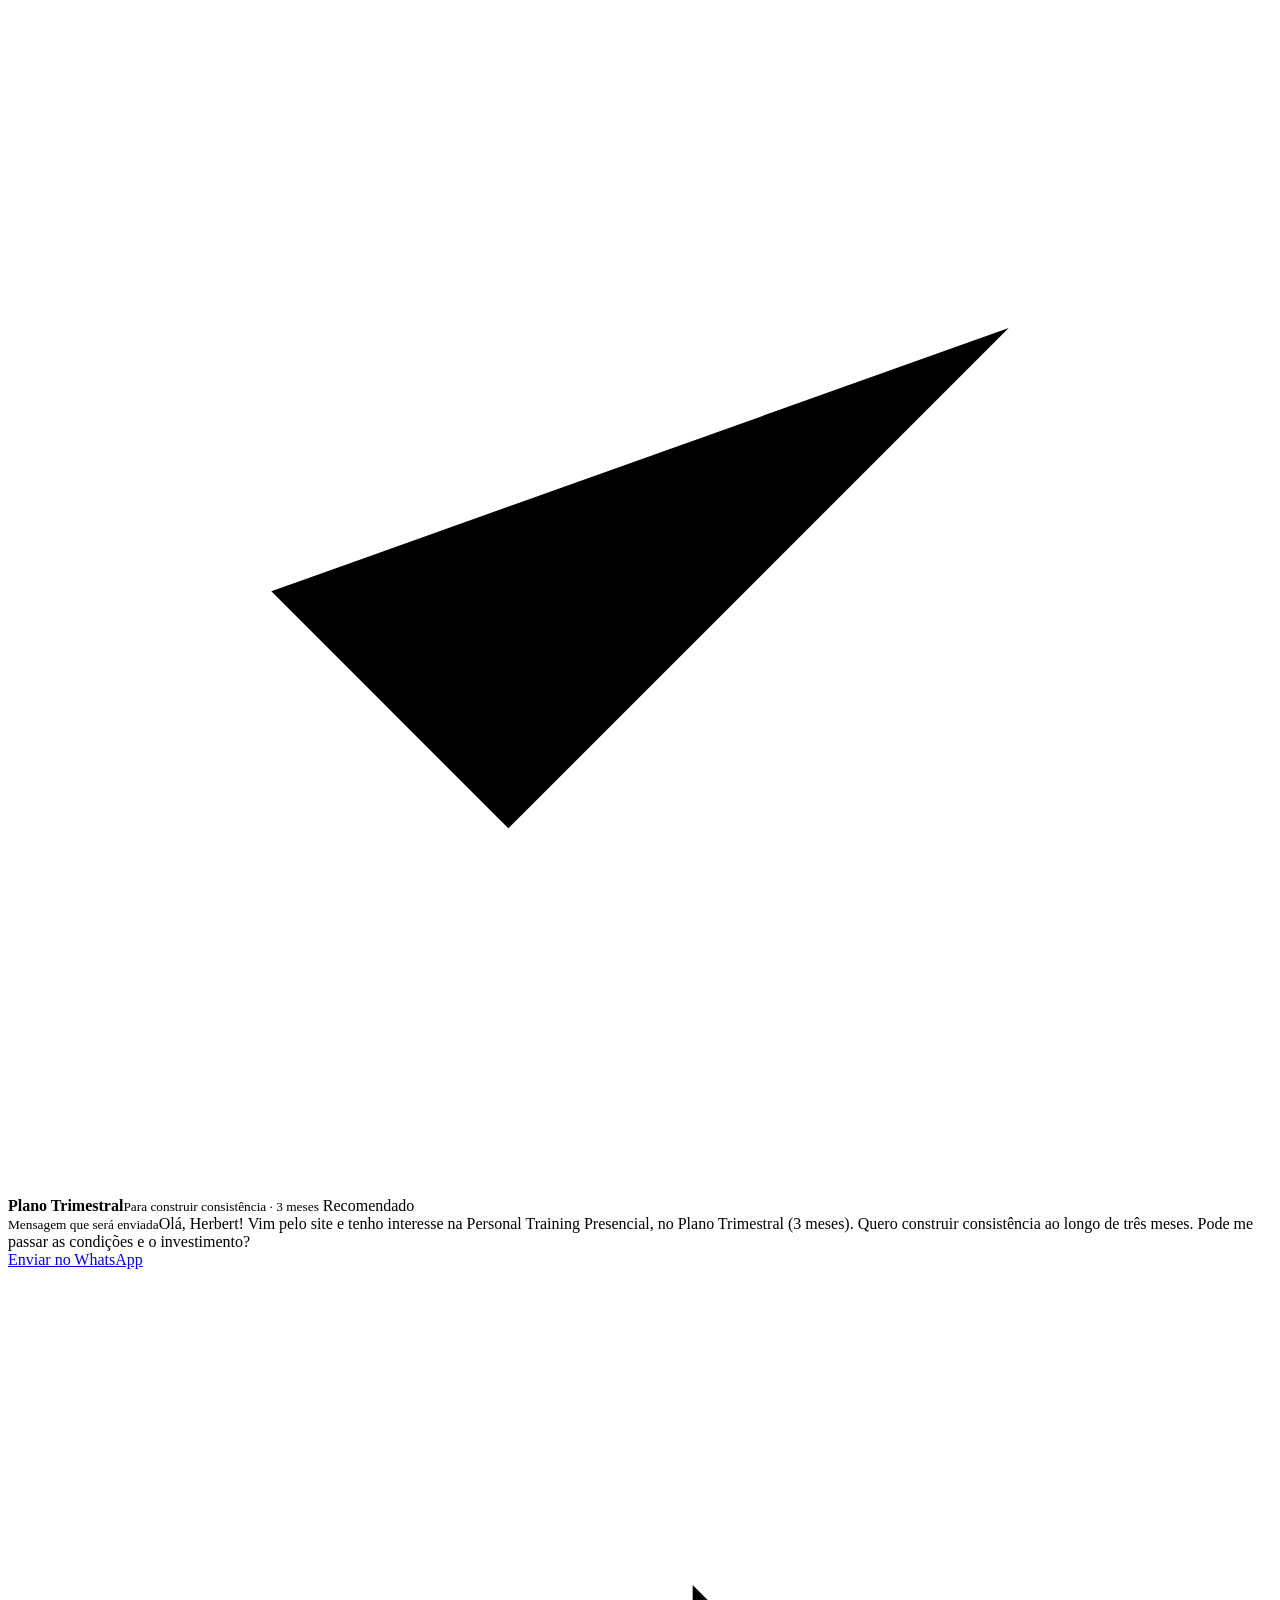
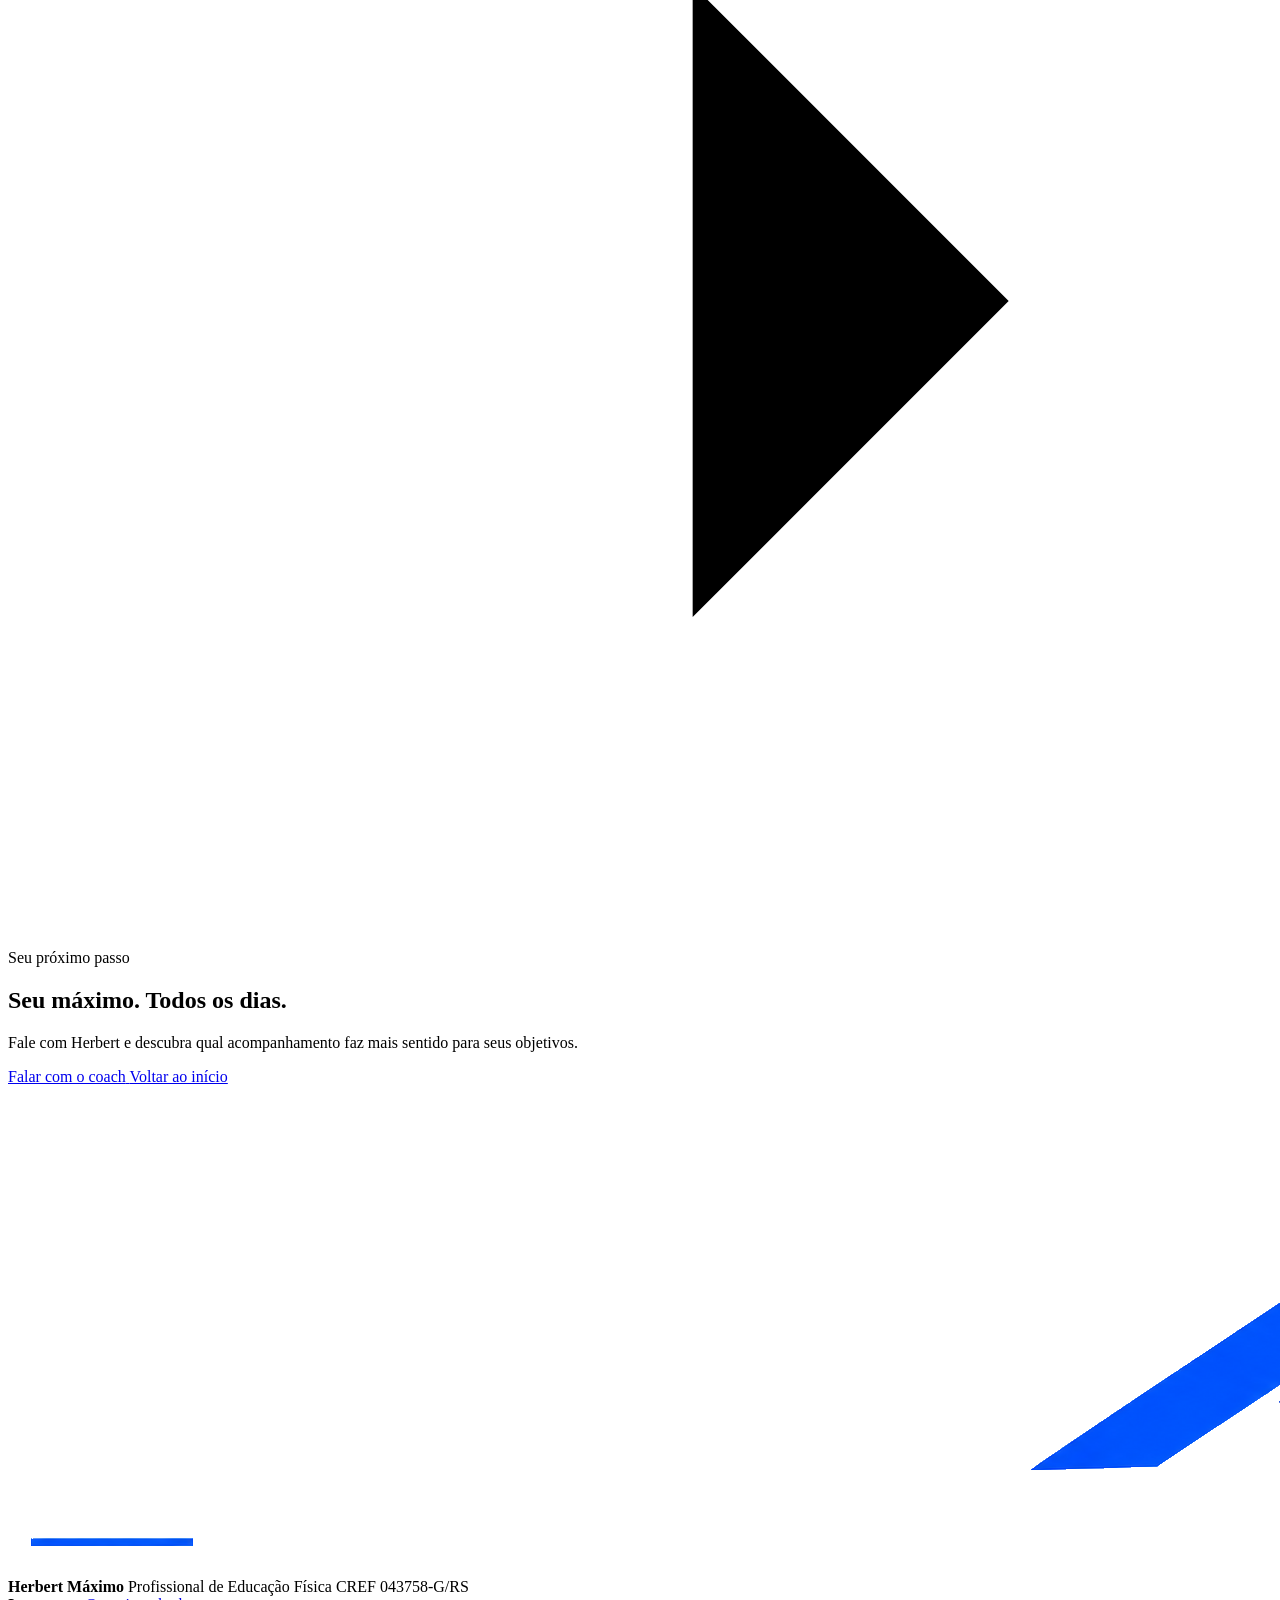
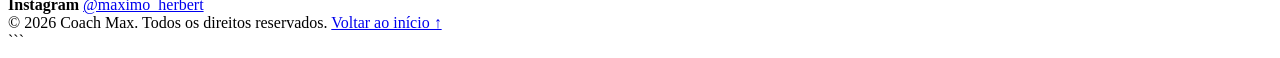
==== commit d707d010: "Update planos.html" ====
--- a/planos.html
+++ b/planos.html
@@ -1,53 +1,476 @@
+```html
 <!doctype html>
 <html lang="pt-BR" class="js">
+
 <head>
   <meta charset="utf-8">
   <meta name="viewport" content="width=device-width, initial-scale=1">
   <meta name="theme-color" content="#060b16">
   <meta name="description" content="Conheça os planos de consultoria online e personal presencial do Coach Max.">
+
   <title>Planos de treinamento | Coach Max</title>
+
   <link rel="preconnect" href="https://fonts.googleapis.com">
   <link rel="preconnect" href="https://fonts.gstatic.com" crossorigin>
-  <link href="https://fonts.googleapis.com/css2?family=Archivo:wght@400;500;600;700;800;900&family=Manrope:wght@400;500;600;700;800&display=swap" rel="stylesheet">
-  <link rel="stylesheet" href="./css/style.css">
+
+  <link
+    href="https://fonts.googleapis.com/css2?family=Archivo:wght@400;500;600;700;800;900&family=Manrope:wght@400;500;600;700;800&display=swap"
+    rel="stylesheet"
+  >
+
+  <link rel="stylesheet" href="style.css">
+
+  <!-- Correção do botão flutuante do WhatsApp -->
+  <style>
+    .floating-wa {
+      position: fixed !important;
+      right: 24px !important;
+      bottom: 24px !important;
+      z-index: 99999 !important;
+
+      display: inline-flex !important;
+      align-items: center !important;
+      justify-content: center !important;
+
+      box-sizing: border-box;
+      min-height: 52px;
+      padding: 0 22px;
+
+      background-color: #25D366 !important;
+      color: #ffffff !important;
+
+      font-family: 'Manrope', sans-serif;
+      font-size: 14px;
+      font-weight: 800;
+      line-height: 1.2;
+      text-decoration: none !important;
+      text-align: center;
+      white-space: nowrap;
+
+      border: 2px solid transparent;
+      border-radius: 999px;
+
+      box-shadow: 0 8px 24px rgba(0, 0, 0, 0.25);
+
+      cursor: pointer;
+      pointer-events: auto !important;
+      -webkit-tap-highlight-color: transparent;
+
+      transition:
+        background-color 0.2s ease,
+        transform 0.2s ease,
+        box-shadow 0.2s ease;
+    }
+
+    .floating-wa:hover {
+      background-color: #1ebe5d !important;
+      color: #ffffff !important;
+
+      transform: translateY(-3px);
+
+      box-shadow: 0 12px 30px rgba(37, 211, 102, 0.3);
+    }
+
+    .floating-wa:focus-visible {
+      outline: 3px solid #25D366;
+      outline-offset: 4px;
+    }
+
+    .floating-wa:active {
+      transform: scale(0.97);
+    }
+
+    @media (max-width: 600px) {
+      .floating-wa {
+        right: 16px !important;
+        bottom: 16px !important;
+
+        min-height: 48px;
+        padding: 0 18px;
+
+        font-size: 13px;
+      }
+    }
+
+    @media (prefers-reduced-motion: reduce) {
+      .floating-wa {
+        transition: none;
+      }
+
+      .floating-wa:hover,
+      .floating-wa:active {
+        transform: none;
+      }
+    }
+  </style>
 </head>
+
 <body>
-  <a class="skip-link" href="#conteudo">Pular para o conteúdo</a>
-  <div class="progress" aria-hidden="true"><i></i></div>
+
+  <a class="skip-link" href="#conteudo">
+    Pular para o conteúdo
+  </a>
+
+  <div class="progress" aria-hidden="true">
+    <i></i>
+  </div>
+
+  <!-- CABEÇALHO -->
   <header class="site-header" id="topo">
     <div class="container nav-wrap">
-      <a class="brand" href="index.html#inicio" aria-label="Coach Max, início"><img class="brand-logo" src="assets/images/coach-max-logo-white.png" alt="Coach Max — Seu máximo. Todos os dias."></a>
-      <button class="menu-toggle" type="button" aria-expanded="false" aria-controls="main-nav" aria-label="Abrir menu"><span></span><span></span></button>
+
+      <a
+        class="brand"
+        href="index.html#inicio"
+        aria-label="Coach Max, início"
+      >
+        <img
+          class="brand-logo"
+          src="assets/images/coach-max-logo-white.png"
+          alt="Coach Max — Seu máximo. Todos os dias."
+        >
+      </a>
+
+      <button
+        class="menu-toggle"
+        type="button"
+        aria-expanded="false"
+        aria-controls="main-nav"
+        aria-label="Abrir menu"
+      >
+        <span></span>
+        <span></span>
+      </button>
+
       <nav class="main-nav" id="main-nav" aria-label="Navegação principal">
-        <a href="index.html#inicio" style="--i:1">Início</a><a href="index.html#sobre" style="--i:2">Sobre o coach</a><a href="index.html#metodo" style="--i:3">Método</a><a href="index.html#faq" style="--i:4">Dúvidas</a><a class="nav-cta" href="planos.html" style="--i:5">Conheça os planos</a><i class="nav-indicator" aria-hidden="true"></i>
+
+        <a href="index.html#inicio" style="--i:1">Início</a>
+
+        <a href="index.html#sobre" style="--i:2">Sobre o coach</a>
+
+        <a href="index.html#metodo" style="--i:3">Método</a>
+
+        <a href="index.html#faq" style="--i:4">Dúvidas</a>
+
+        <a class="nav-cta" href="planos.html" style="--i:5">
+          Conheça os planos
+        </a>
+
+        <i class="nav-indicator" aria-hidden="true"></i>
+
       </nav>
     </div>
   </header>
 
-
+  <!-- CONTEÚDO PRINCIPAL -->
   <main id="conteudo">
-    <section class="plans-page-section dark" id="online"><div class="container plans-page-grid">
-      <div class="copy"><p class="kicker">Flexibilidade e planejamento</p><h2>Consultoria online</h2><p class="lead">Treine com estratégia, de onde estiver.</p><p>Planejamento individualizado, orientação técnica e ajustes conforme seus objetivos, sua rotina e sua evolução.</p><div class="included"><div><strong>Treino individualizado</strong><p>Planejamento de acordo com seus objetivos.</p></div><div><strong>Progressão planejada</strong><p>Organização dos treinos ao longo do processo.</p></div><div><strong>Orientação técnica</strong><p>Instruções para a execução dos exercícios.</p></div><div><strong>Ajustes mensais</strong><p>Adaptações conforme sua evolução.</p></div></div></div>
-      <div class="panel"><h3>Planos de consultoria online</h3><p class="panel-intro">Selecione o período para preparar uma mensagem ao coach.</p><div class="plans" data-service="Consultoria Online" data-group="online"></div></div>
-    </div></section>
-    <section class="plans-page-section light" id="presencial"><div class="container plans-page-grid">
-      <div class="copy"><p class="kicker">Técnica e acompanhamento</p><h2>Personal presencial</h2><p class="lead">Mais orientação em cada movimento.</p><p>Acompanhamento presencial e individualizado, com atenção à execução dos exercícios e ao planejamento de cada sessão.</p><div class="included"><div><strong>Treino individualizado</strong><p>Sessões alinhadas aos seus objetivos.</p></div><div><strong>Duas sessões por semana</strong><p>Aproximadamente oito aulas por mês.</p></div><div><strong>Correção técnica</strong><p>Orientação durante os exercícios.</p></div><div><strong>Acompanhamento</strong><p>Adaptação do treino conforme a necessidade.</p></div></div><p class="note">A frequência prevista é de duas sessões por semana, totalizando aproximadamente oito aulas mensais. Consulte as condições diretamente com Herbert.</p></div>
-      <div class="panel panel-light"><h3>Planos de personal presencial</h3><p class="panel-intro">Selecione o período para preparar uma mensagem ao coach.</p><div class="plans" data-service="Personal Training Presencial" data-group="presencial"></div></div>
-    </div></section>
-    <section class="section dark final"><div class="container center"><p class="kicker">Seu próximo passo</p><h2>Seu máximo. Todos os dias.</h2><p>Fale com Herbert e descubra qual acompanhamento faz mais sentido para seus objetivos.</p><div class="button-row center-row"><a class="btn btn-primary" href="https://wa.me/5551980130227?text=Ol%C3%A1%2C%20Herbert!%20Vim%20pela%20p%C3%A1gina%20de%20planos%20do%20site%20e%20gostaria%20de%20consultar%20as%20condi%C3%A7%C3%B5es." target="_blank" rel="noopener noreferrer"><span>Falar com o coach</span></a><a class="btn btn-ghost" href="index.html"><span>Voltar ao início</span></a></div></div></section>
+
+    <!-- HERO DOS PLANOS -->
+    <section class="plans-page-hero">
+      <div class="container">
+
+        <p class="kicker">
+          Coach Max · Treinamento personalizado
+        </p>
+
+        <h1>
+          Escolha o plano ideal para você.
+        </h1>
+
+        <p>
+          Conheça as opções de acompanhamento online e presencial.
+          Selecione o período e fale diretamente com Herbert para
+          consultar o investimento e as condições.
+        </p>
+
+        <div class="plans-page-actions">
+
+          <a class="btn btn-primary" href="#online">
+            <span>Ver planos online</span>
+          </a>
+
+          <a class="btn btn-ghost" href="#presencial">
+            <span>Ver planos presenciais</span>
+          </a>
+
+        </div>
+      </div>
+    </section>
+
+    <!-- CONSULTORIA ONLINE -->
+    <section class="plans-page-section dark" id="online">
+      <div class="container plans-page-grid">
+
+        <div class="copy">
+
+          <p class="kicker">
+            Flexibilidade e planejamento
+          </p>
+
+          <h2>
+            Consultoria online
+          </h2>
+
+          <p class="lead">
+            Treine com estratégia, de onde estiver.
+          </p>
+
+          <p>
+            Planejamento individualizado, orientação técnica e ajustes
+            conforme seus objetivos, sua rotina e sua evolução.
+          </p>
+
+          <div class="included">
+
+            <div>
+              <strong>Treino individualizado</strong>
+              <p>Planejamento de acordo com seus objetivos.</p>
+            </div>
+
+            <div>
+              <strong>Progressão planejada</strong>
+              <p>Organização dos treinos ao longo do processo.</p>
+            </div>
+
+            <div>
+              <strong>Orientação técnica</strong>
+              <p>Instruções para a execução dos exercícios.</p>
+            </div>
+
+            <div>
+              <strong>Ajustes mensais</strong>
+              <p>Adaptações conforme sua evolução.</p>
+            </div>
+
+          </div>
+        </div>
+
+        <div class="panel">
+
+          <h3>
+            Planos de consultoria online
+          </h3>
+
+          <p class="panel-intro">
+            Selecione o período para preparar uma mensagem ao coach.
+          </p>
+
+          <div
+            class="plans"
+            data-service="Consultoria Online"
+            data-group="online"
+          ></div>
+
+        </div>
+      </div>
+    </section>
+
+    <!-- PERSONAL PRESENCIAL -->
+    <section class="plans-page-section light" id="presencial">
+      <div class="container plans-page-grid">
+
+        <div class="copy">
+
+          <p class="kicker">
+            Técnica e acompanhamento
+          </p>
+
+          <h2>
+            Personal presencial
+          </h2>
+
+          <p class="lead">
+            Mais orientação em cada movimento.
+          </p>
+
+          <p>
+            Acompanhamento presencial e individualizado, com atenção
+            à execução dos exercícios e ao planejamento de cada sessão.
+          </p>
+
+          <div class="included">
+
+            <div>
+              <strong>Treino individualizado</strong>
+              <p>Sessões alinhadas aos seus objetivos.</p>
+            </div>
+
+            <div>
+              <strong>Duas sessões por semana</strong>
+              <p>Aproximadamente oito aulas por mês.</p>
+            </div>
+
+            <div>
+              <strong>Correção técnica</strong>
+              <p>Orientação durante os exercícios.</p>
+            </div>
+
+            <div>
+              <strong>Acompanhamento</strong>
+              <p>Adaptação do treino conforme a necessidade.</p>
+            </div>
+
+          </div>
+
+          <p class="note">
+            A frequência prevista é de duas sessões por semana,
+            totalizando aproximadamente oito aulas mensais.
+            Consulte as condições diretamente com Herbert.
+          </p>
+
+        </div>
+
+        <div class="panel panel-light">
+
+          <h3>
+            Planos de personal presencial
+          </h3>
+
+          <p class="panel-intro">
+            Selecione o período para preparar uma mensagem ao coach.
+          </p>
+
+          <div
+            class="plans"
+            data-service="Personal Training Presencial"
+            data-group="presencial"
+          ></div>
+
+        </div>
+      </div>
+    </section>
+
+    <!-- CHAMADA FINAL -->
+    <section class="section dark final">
+      <div class="container center">
+
+        <p class="kicker">
+          Seu próximo passo
+        </p>
+
+        <h2>
+          Seu máximo. Todos os dias.
+        </h2>
+
+        <p>
+          Fale com Herbert e descubra qual acompanhamento faz mais
+          sentido para seus objetivos.
+        </p>
+
+        <div class="button-row center-row">
+
+          <a
+            class="btn btn-primary"
+            href="https://wa.me/5551980130227?text=Ol%C3%A1%2C%20Herbert!%20Vim%20pela%20p%C3%A1gina%20de%20planos%20do%20site%20e%20gostaria%20de%20consultar%20as%20condi%C3%A7%C3%B5es."
+            target="_blank"
+            rel="noopener noreferrer"
+          >
+            <span>Falar com o coach</span>
+          </a>
+
+          <a class="btn btn-ghost" href="index.html">
+            <span>Voltar ao início</span>
+          </a>
+
+        </div>
+      </div>
+    </section>
+
   </main>
-  <footer class="site-footer"><div class="container footer-main"><a class="brand" href="index.html#inicio"><img class="brand-logo" src="assets/images/coach-max-logo-white.png" alt="Coach Max — Seu máximo. Todos os dias."></a><div class="footer-info"><strong>Herbert Máximo</strong><span>Profissional de Educação Física</span><span>CREF 043758-G/RS</span></div><div class="footer-info"><strong>Instagram</strong><a href="https://www.instagram.com/maximo_herbert/" target="_blank" rel="noopener noreferrer">@maximo_herbert</a></div></div><div class="container footer-bottom"><span>© <span id="current-year"></span> Coach Max. Todos os direitos reservados.</span><a href="index.html#inicio">Voltar ao início ↑</a></div></footer>
-```html
-<a
-  class="floating-wa"
-  href="https://wa.me/5551980130227?text=Ol%C3%A1%2C%20Herbert!%20Vim%20pelo%20site%20Coach%20Max%20e%20gostaria%20de%20mais%20informa%C3%A7%C3%B5es."
-  target="_blank"
-  rel="noopener noreferrer"
-  aria-label="Conversar com Herbert pelo WhatsApp"
->
-  <span>WhatsApp</span>
-</a>
+
+  <!-- RODAPÉ -->
+  <footer class="site-footer">
+
+    <div class="container footer-main">
+
+      <a class="brand" href="index.html#inicio">
+        <img
+          class="brand-logo"
+          src="assets/images/coach-max-logo-white.png"
+          alt="Coach Max — Seu máximo. Todos os dias."
+        >
+      </a>
+
+      <div class="footer-info">
+
+        <strong>Herbert Máximo</strong>
+
+        <span>
+          Profissional de Educação Física
+        </span>
+
+        <span>
+          CREF 043758-G/RS
+        </span>
+
+      </div>
+
+      <div class="footer-info">
+
+        <strong>Instagram</strong>
+
+        <a
+          href="https://www.instagram.com/maximo_herbert/"
+          target="_blank"
+          rel="noopener noreferrer"
+        >
+          @maximo_herbert
+        </a>
+
+      </div>
+
+    </div>
+
+    <div class="container footer-bottom">
+
+      <span>
+        © <span id="current-year"></span>
+        Coach Max. Todos os direitos reservados.
+      </span>
+
+      <a href="index.html#inicio">
+        Voltar ao início ↑
+      </a>
+
+    </div>
+  </footer>
+
+  <!-- BOTÃO FLUTUANTE DO WHATSAPP -->
+  <a
+    class="floating-wa"
+    href="https://wa.me/5551980130227?text=Ol%C3%A1%2C%20Herbert!%20Vim%20pelo%20site%20Coach%20Max%20e%20gostaria%20de%20mais%20informa%C3%A7%C3%B5es."
+    target="_blank"
+    rel="noopener noreferrer"
+    aria-label="Falar com Herbert pelo WhatsApp"
+  >
+    WhatsApp
+  </a>
+
+  <!-- JAVASCRIPT PRINCIPAL -->
   <script src="js/script.js" defer></script>
-  <script>const tipo=new URLSearchParams(location.search).get('tipo');if(tipo==='presencial')setTimeout(()=>document.querySelector('#presencial')?.scrollIntoView({behavior:'smooth'}),100);else if(tipo==='online')setTimeout(()=>document.querySelector('#online')?.scrollIntoView({behavior:'smooth'}),100);</script>
+
+  <!-- NAVEGAÇÃO AUTOMÁTICA POR TIPO DE PLANO -->
+  <script>
+    const tipo = new URLSearchParams(location.search).get('tipo');
+
+    if (tipo === 'presencial') {
+      setTimeout(() => {
+        document.querySelector('#presencial')?.scrollIntoView({
+          behavior: 'smooth',
+          block: 'start'
+        });
+      }, 100);
+
+    } else if (tipo === 'online') {
+      setTimeout(() => {
+        document.querySelector('#online')?.scrollIntoView({
+          behavior: 'smooth',
+          block: 'start'
+        });
+      }, 100);
+    }
+  </script>
+
 </body>
 </html>
+```
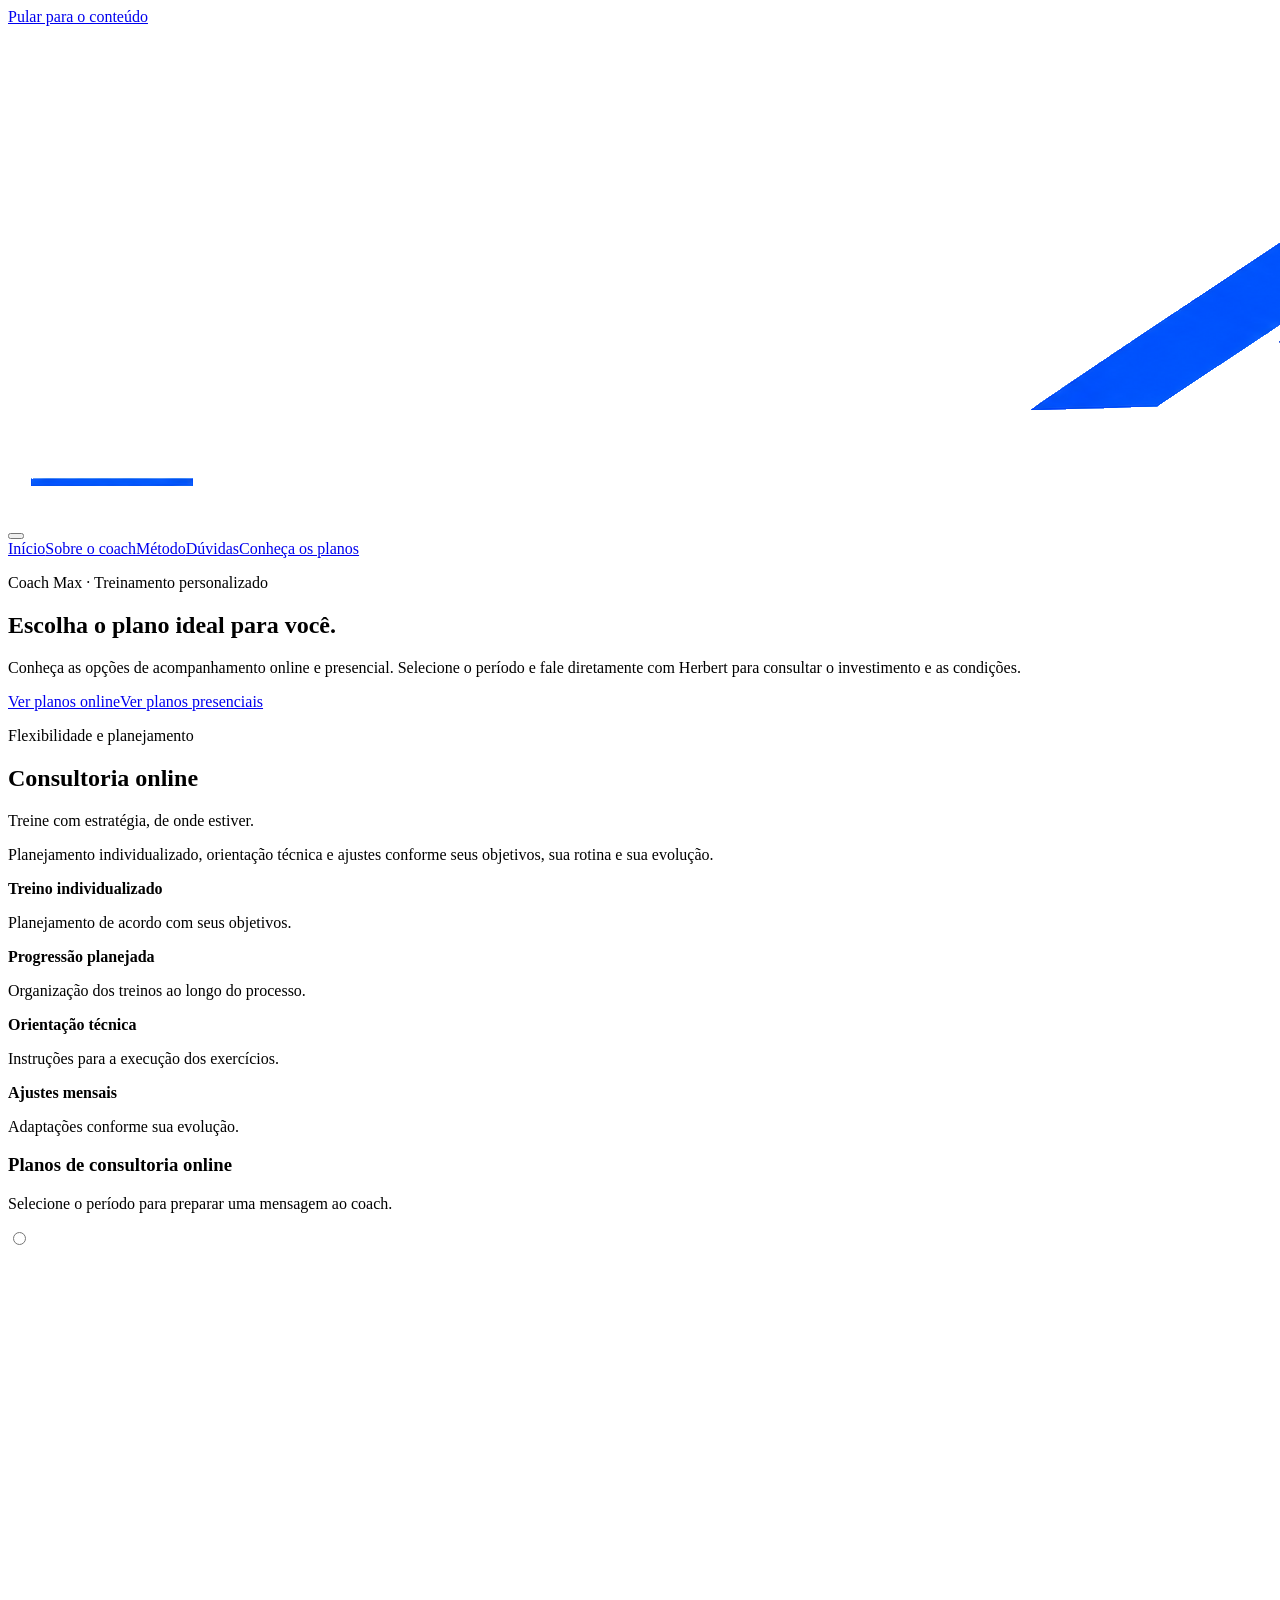
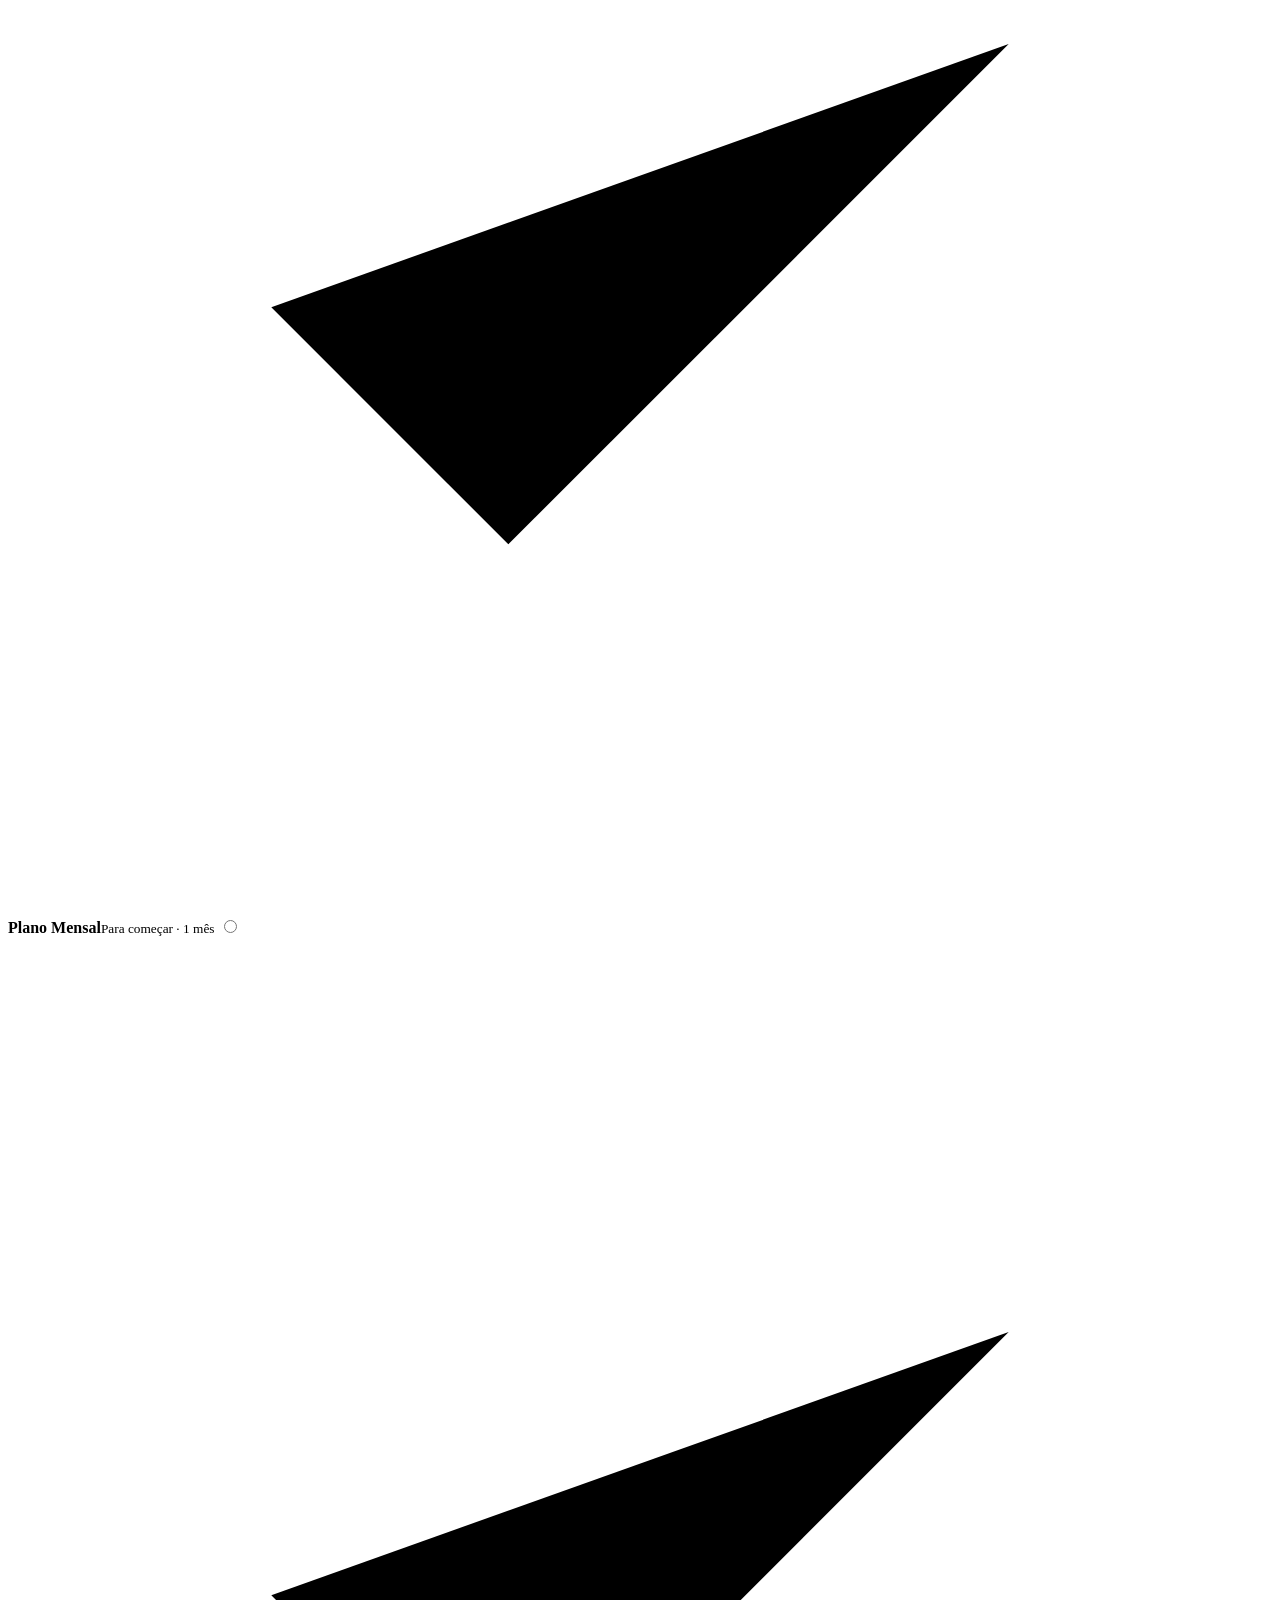
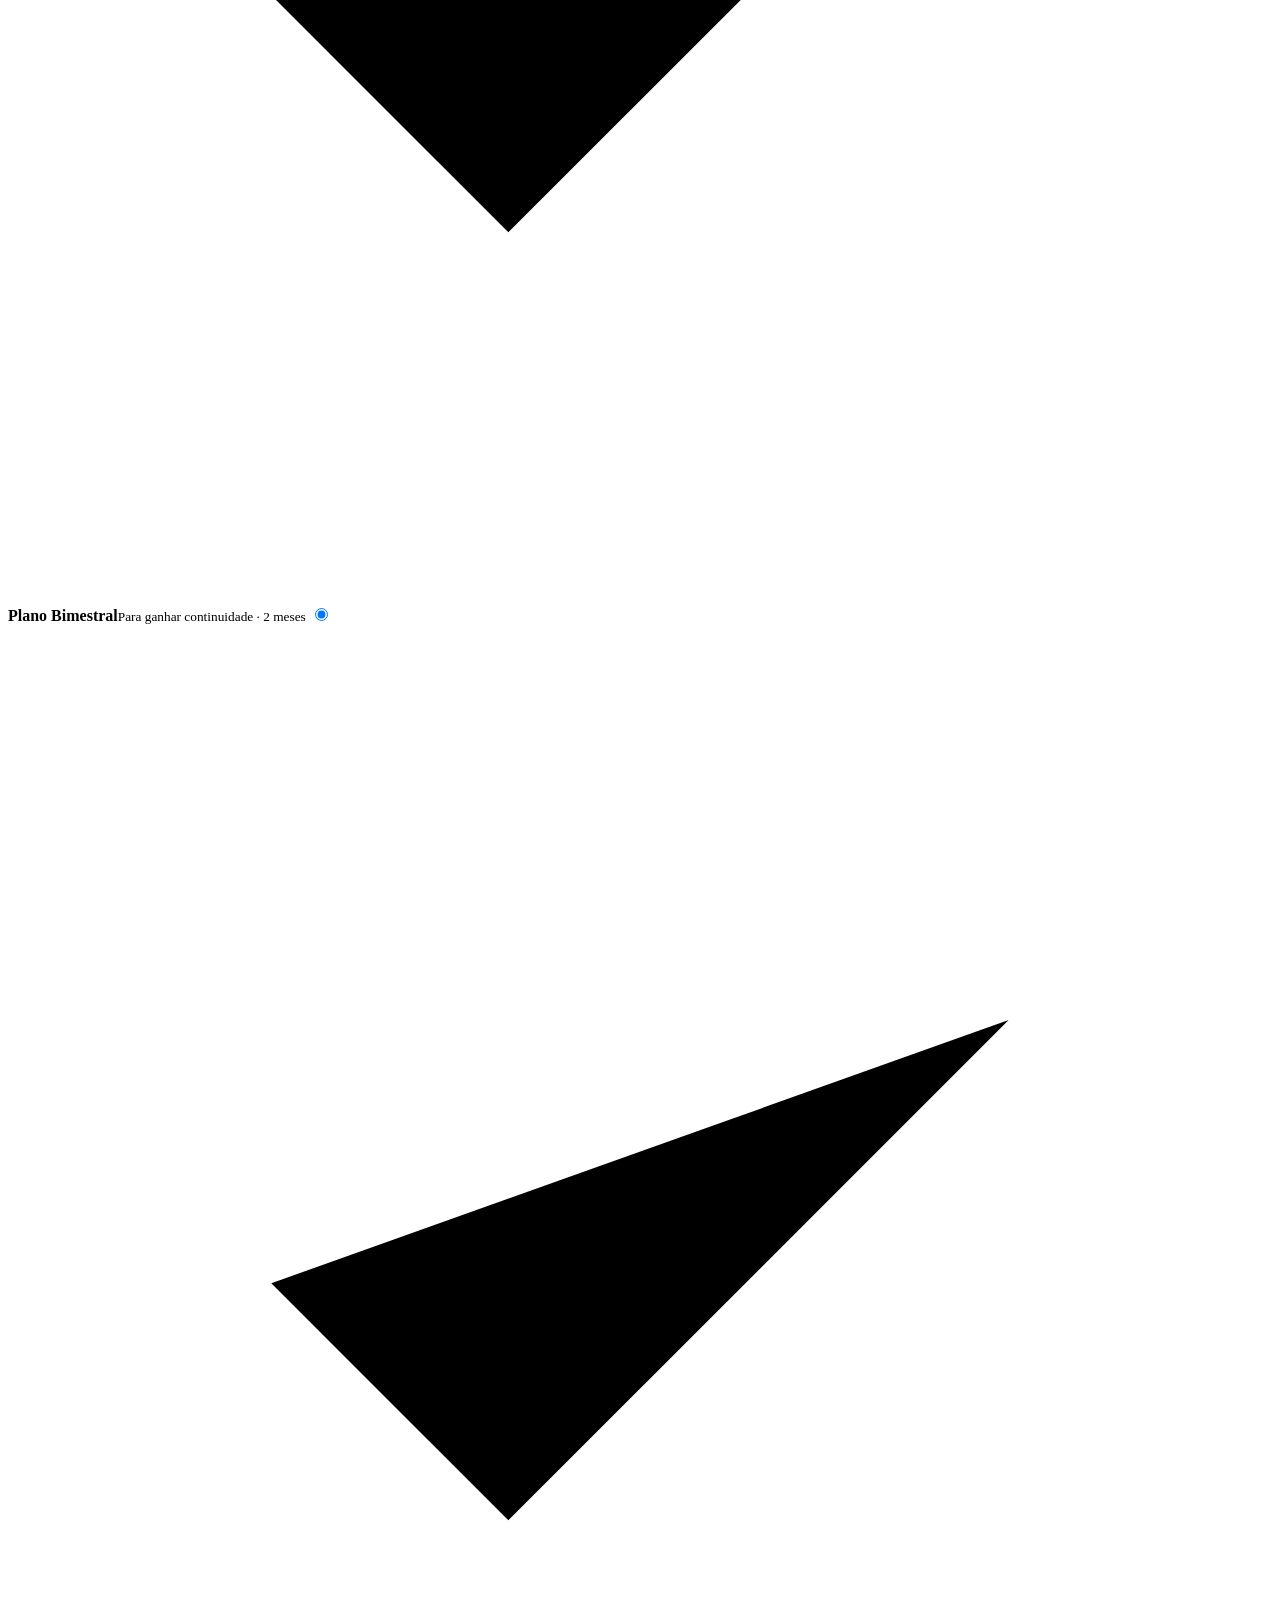
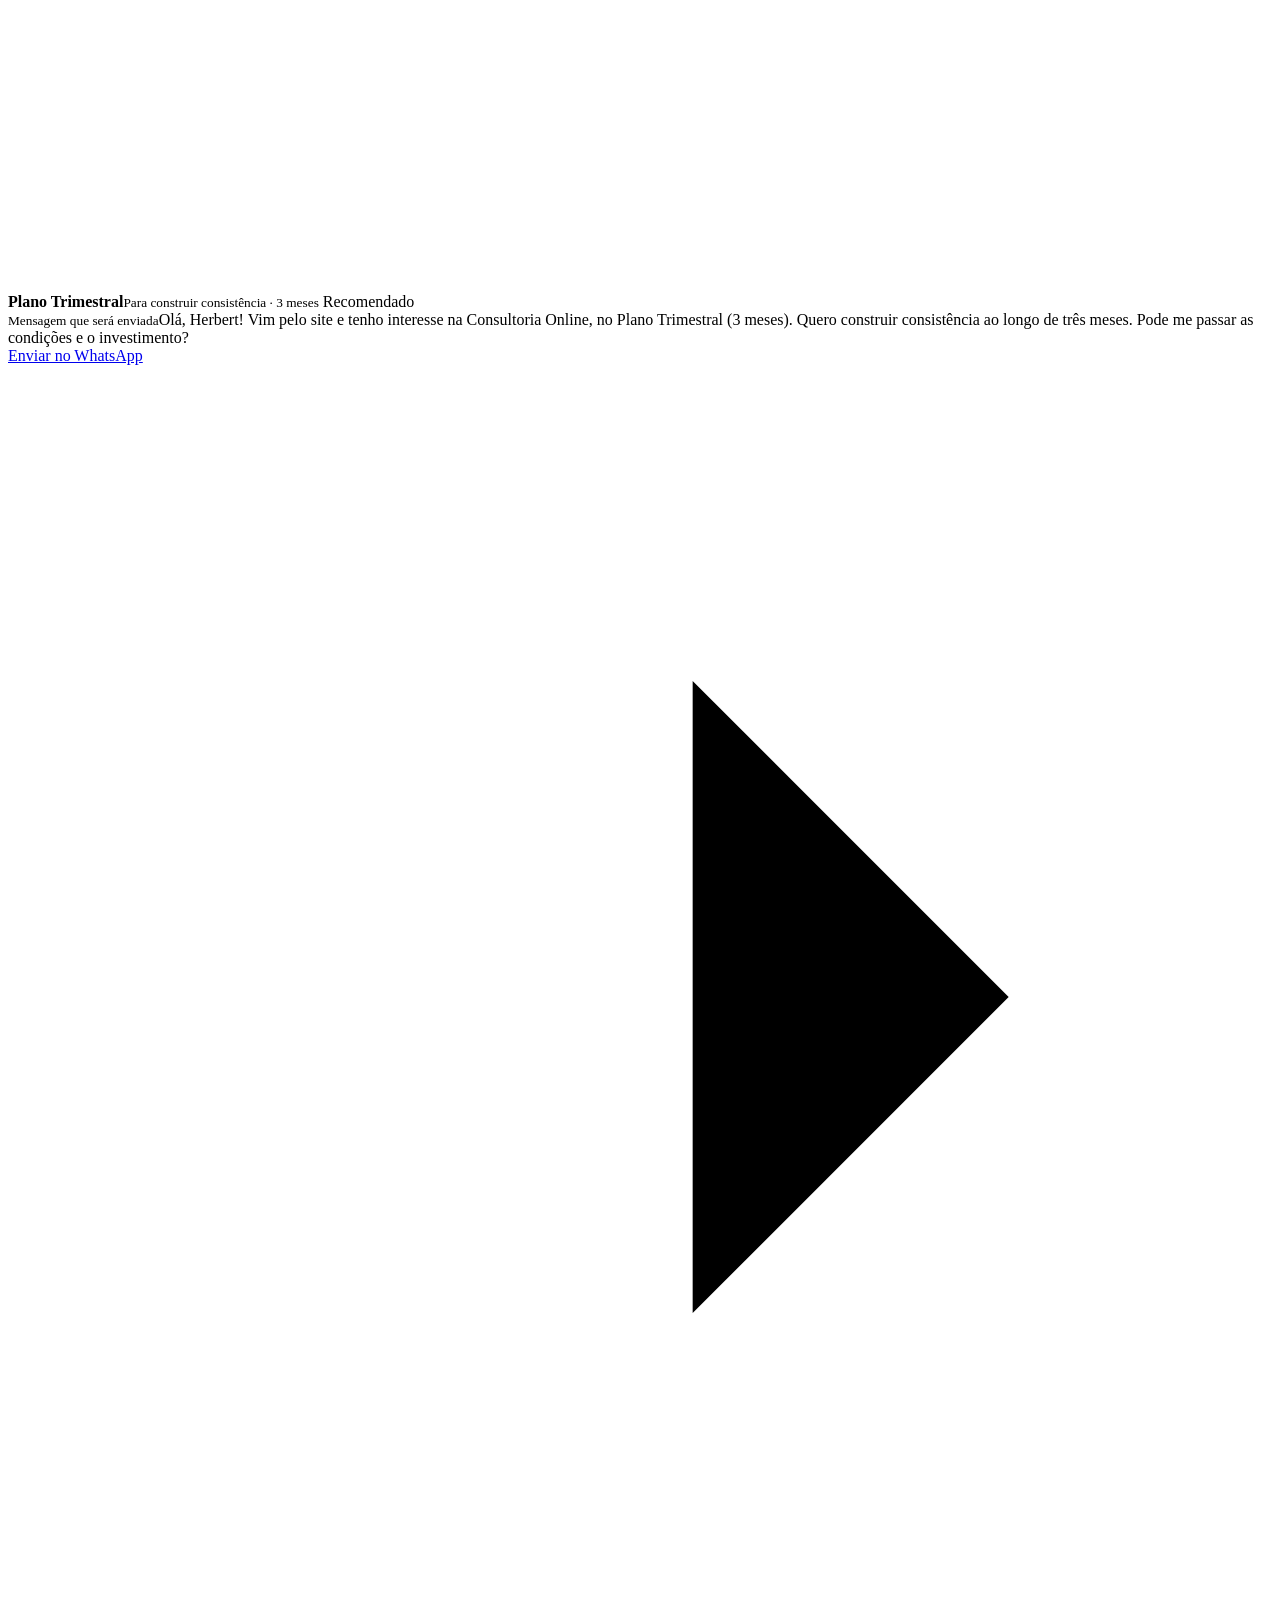
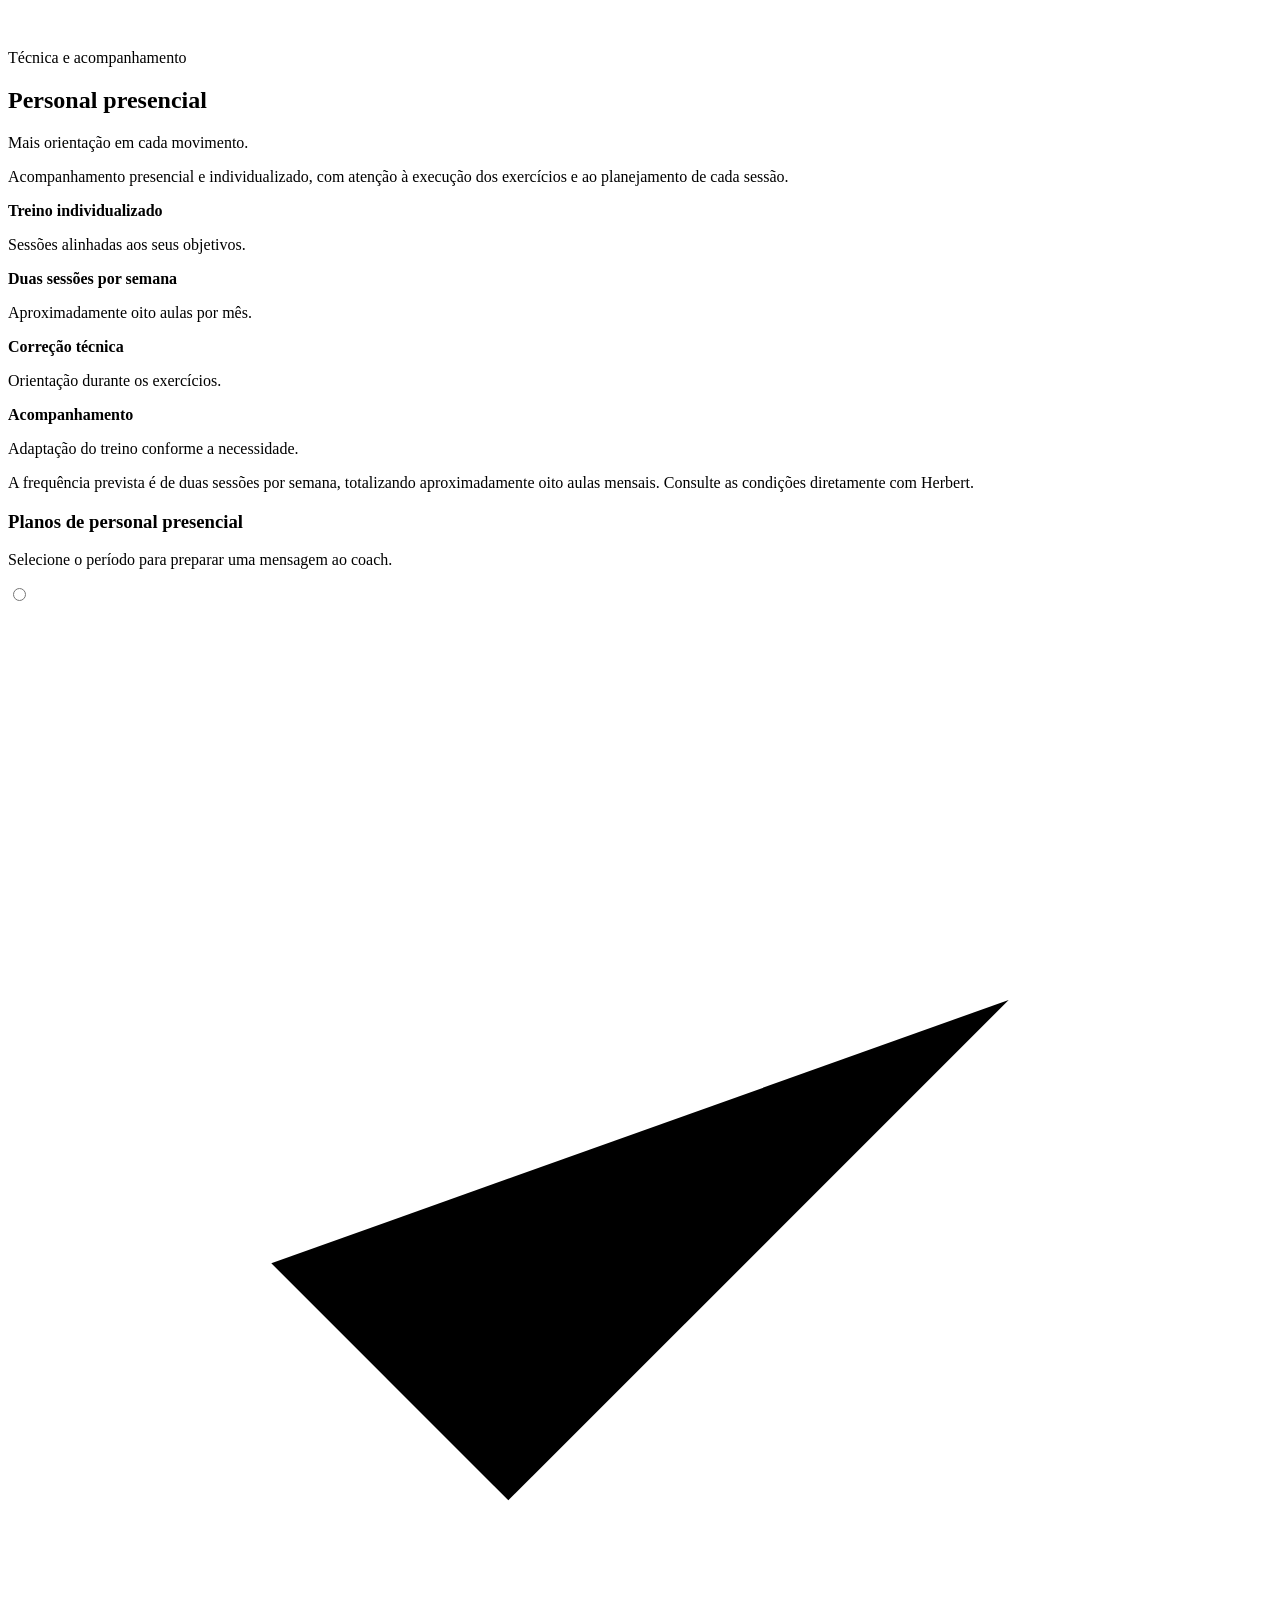
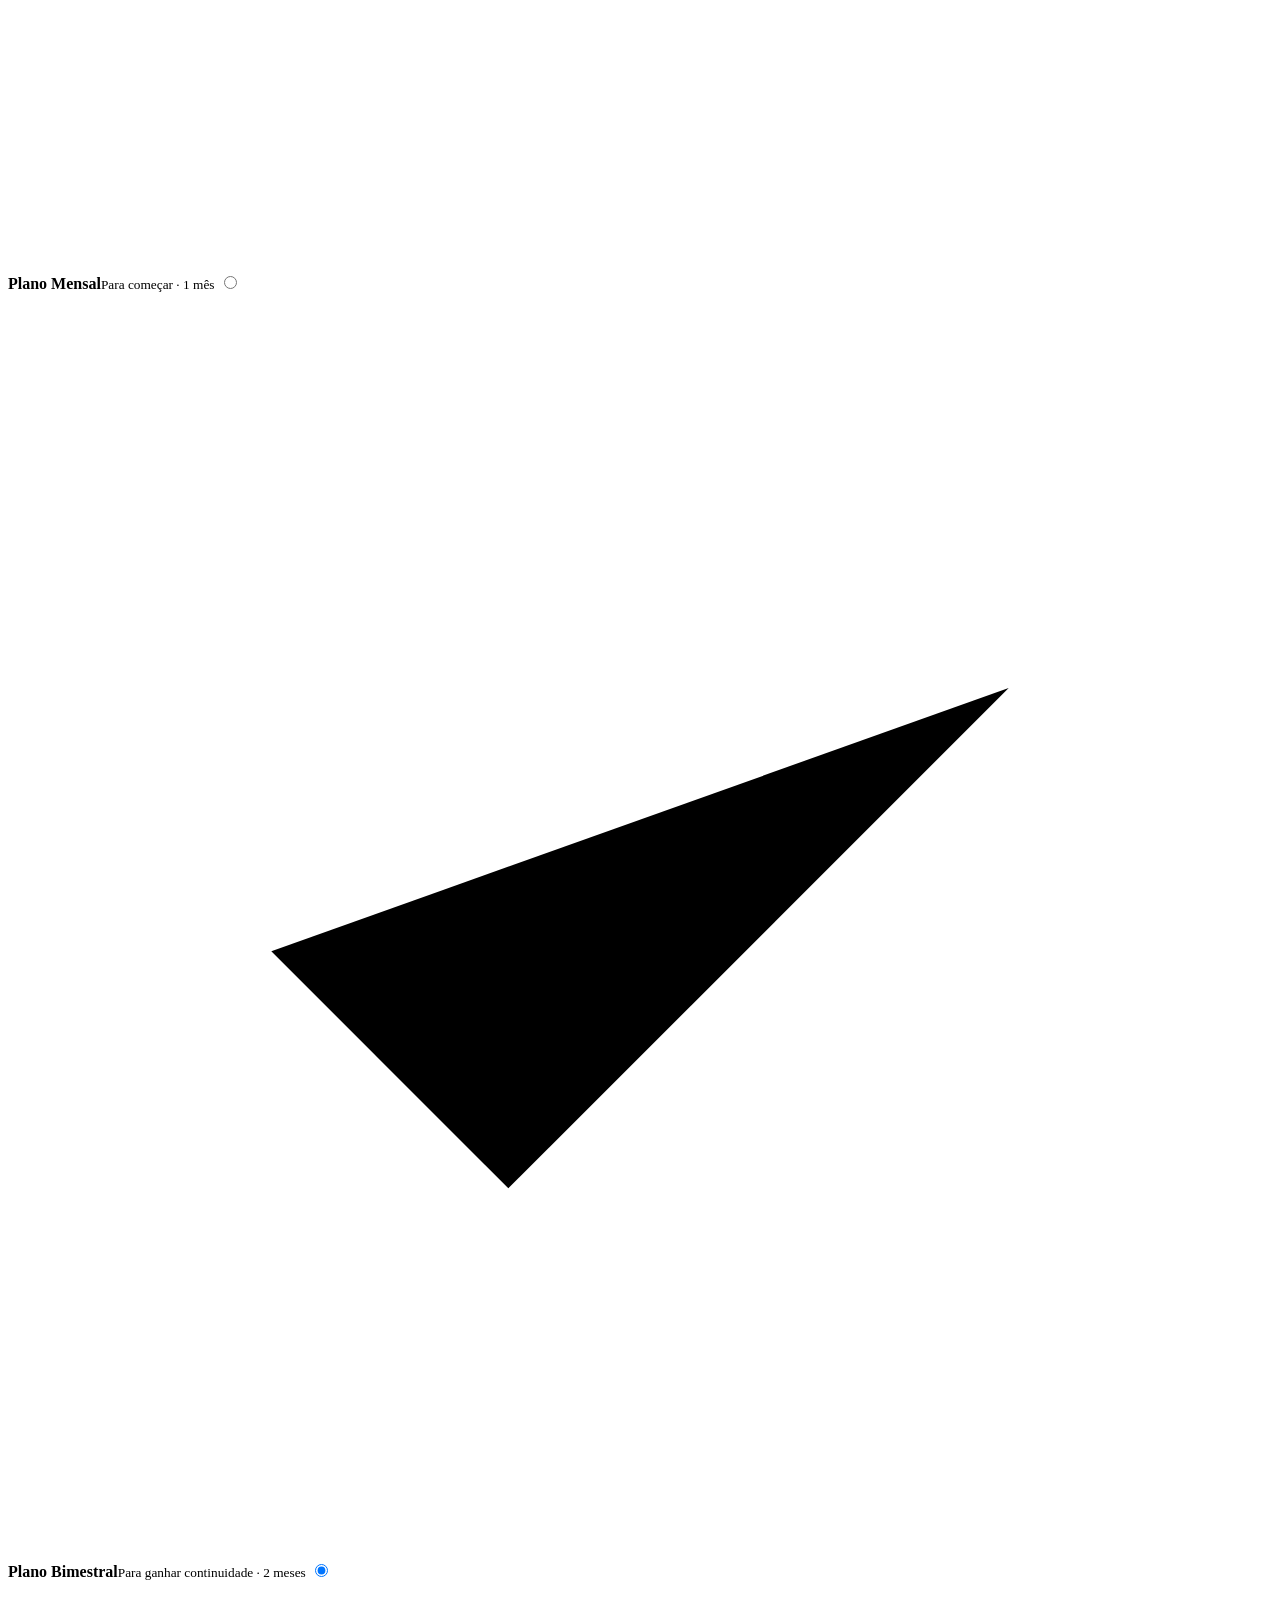
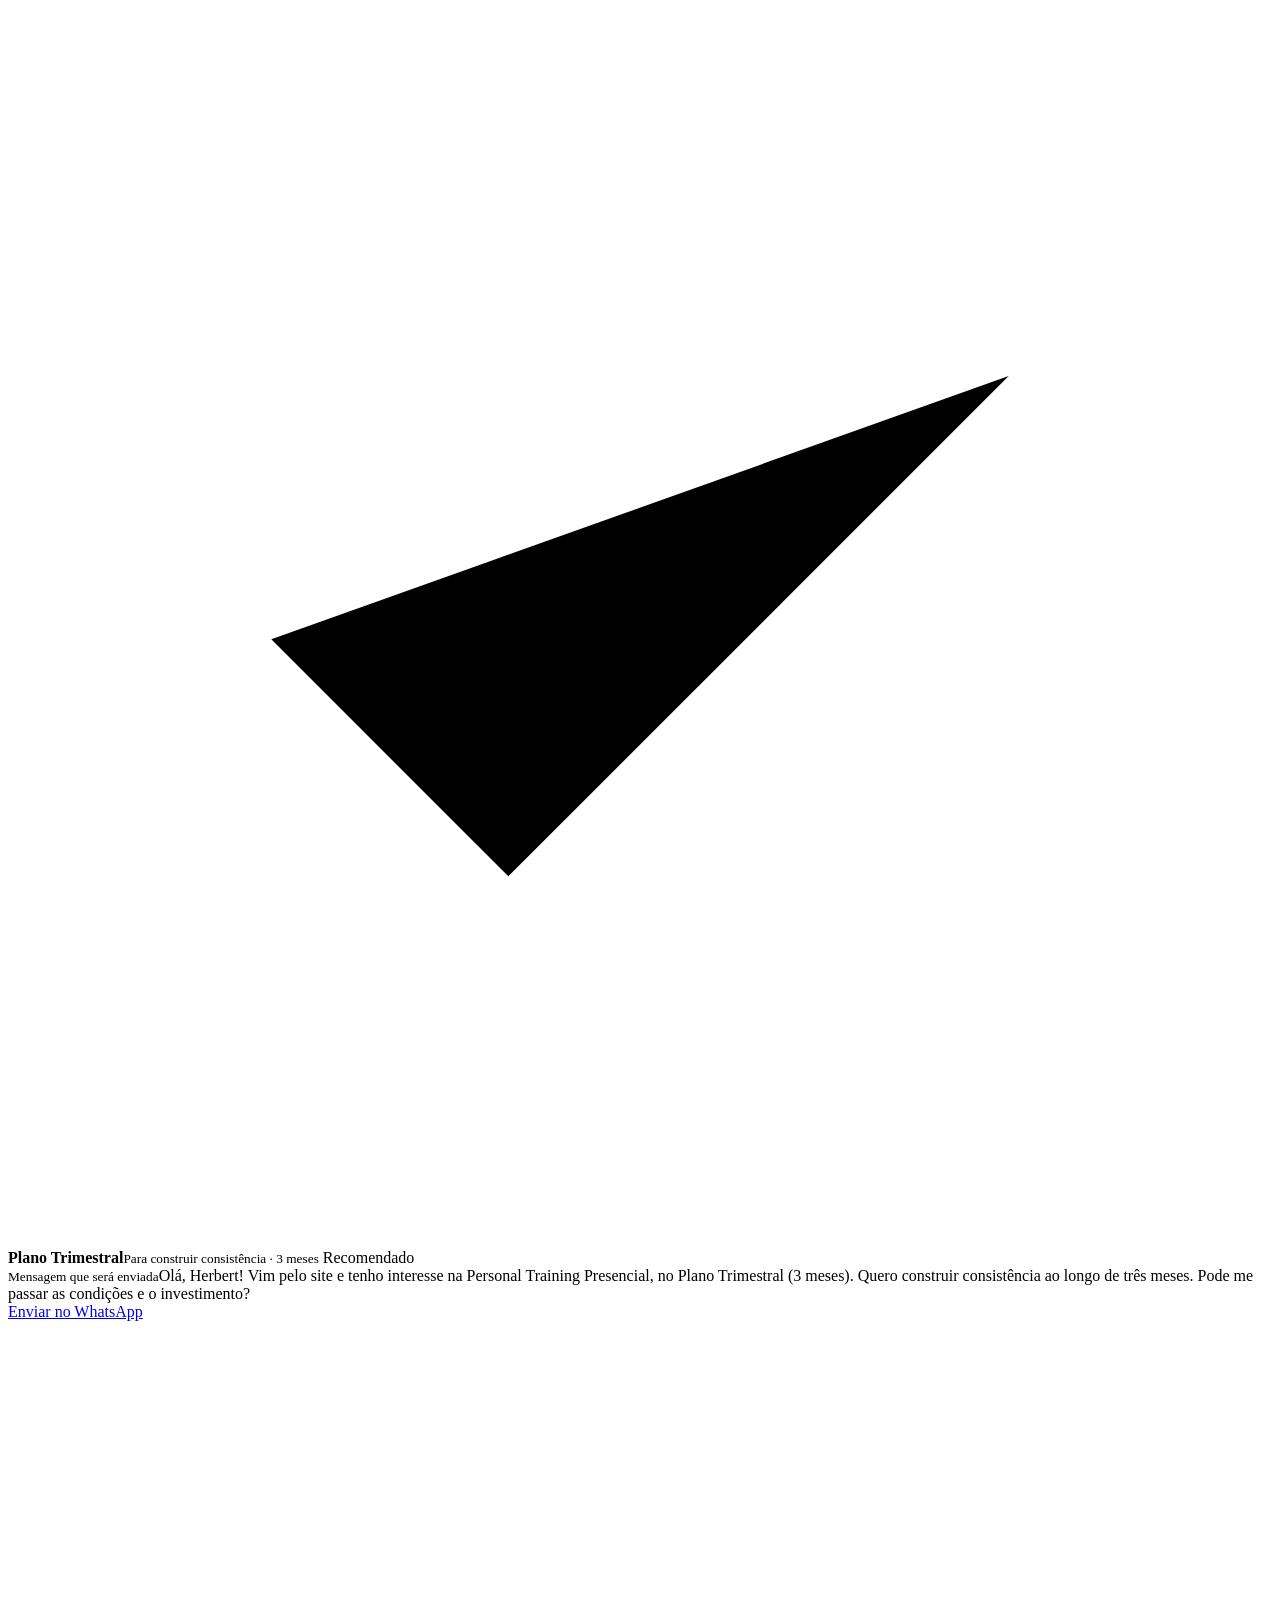
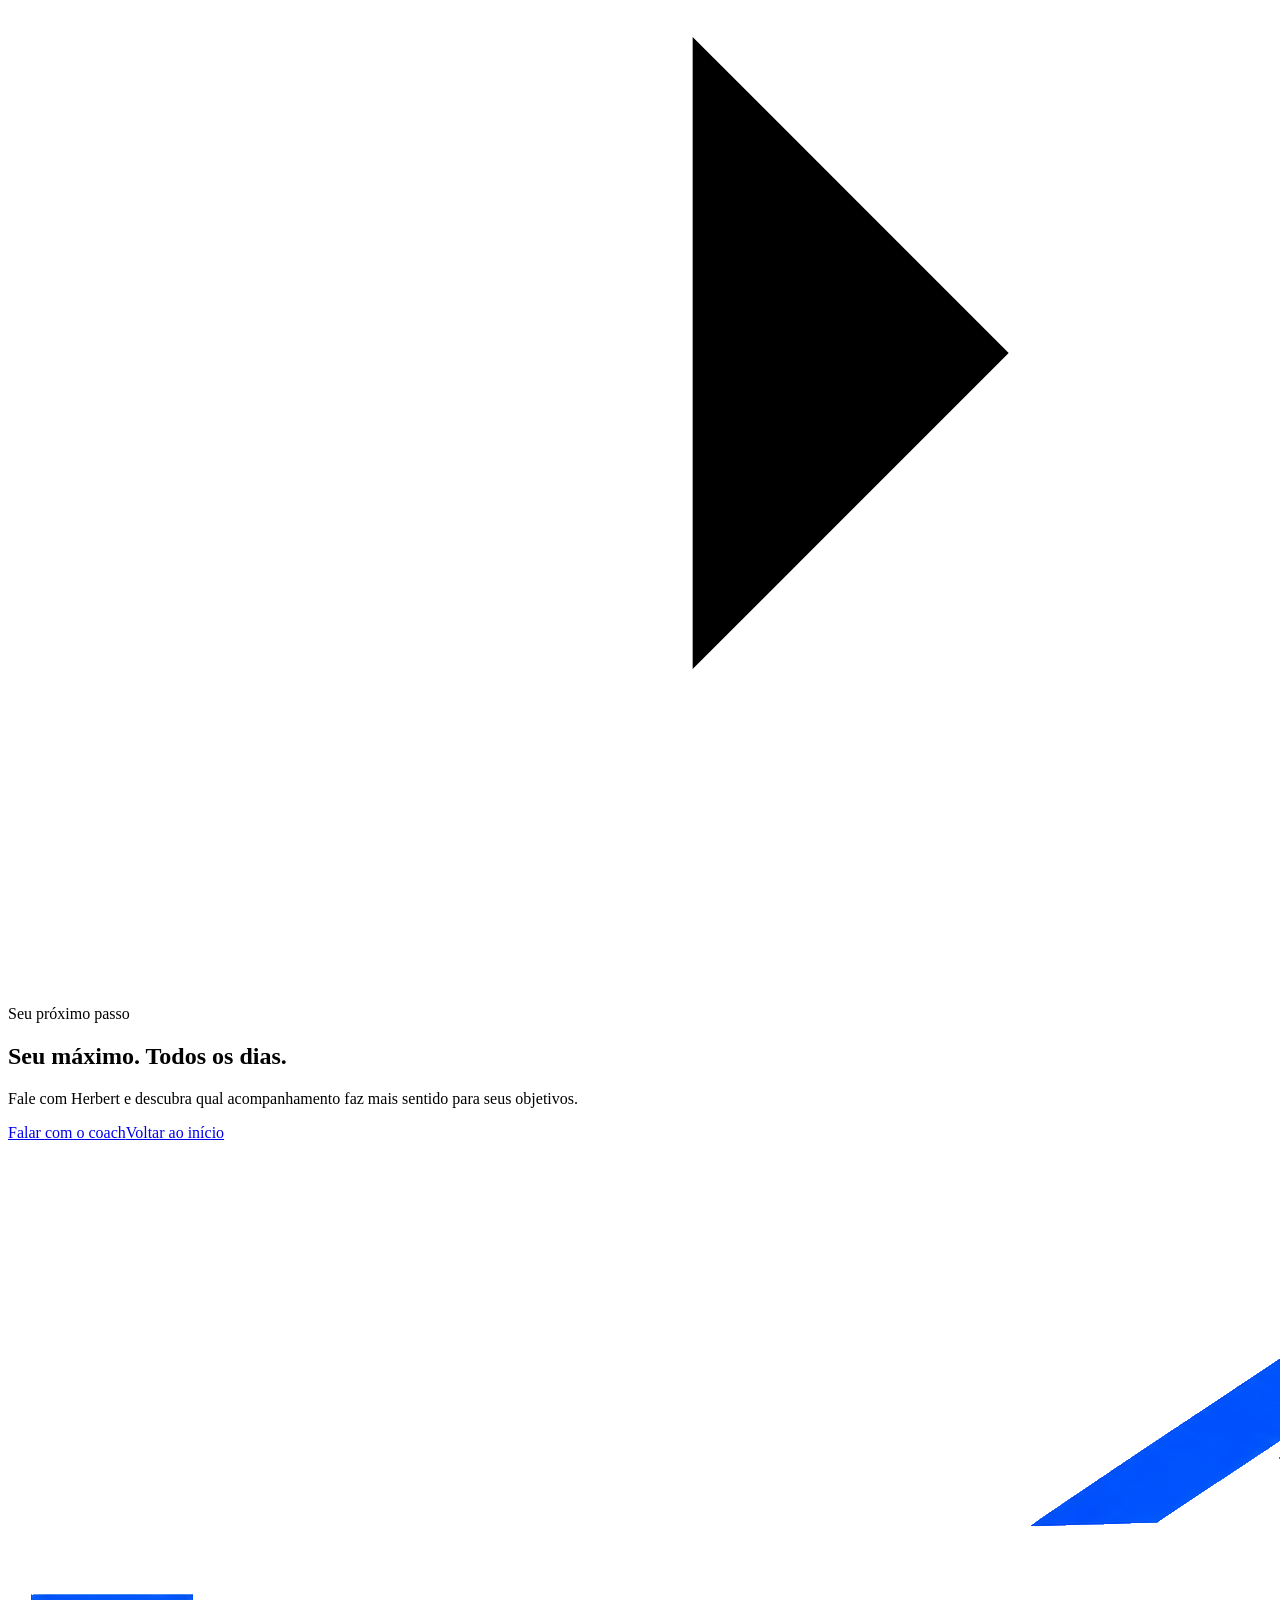
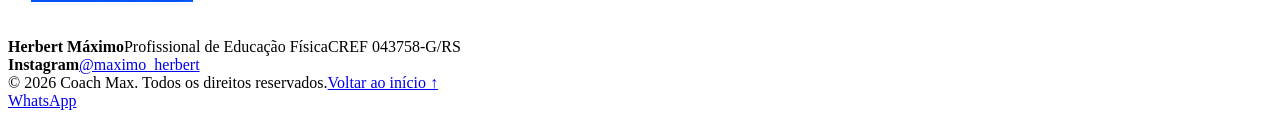
==== commit 4abec72d: "Update planos.html" ====
--- a/planos.html
+++ b/planos.html
@@ -1,476 +1,48 @@
-```html
 <!doctype html>
 <html lang="pt-BR" class="js">
-
 <head>
   <meta charset="utf-8">
   <meta name="viewport" content="width=device-width, initial-scale=1">
   <meta name="theme-color" content="#060b16">
   <meta name="description" content="Conheça os planos de consultoria online e personal presencial do Coach Max.">
-
   <title>Planos de treinamento | Coach Max</title>
-
   <link rel="preconnect" href="https://fonts.googleapis.com">
   <link rel="preconnect" href="https://fonts.gstatic.com" crossorigin>
-
-  <link
-    href="https://fonts.googleapis.com/css2?family=Archivo:wght@400;500;600;700;800;900&family=Manrope:wght@400;500;600;700;800&display=swap"
-    rel="stylesheet"
-  >
-
+  <link href="https://fonts.googleapis.com/css2?family=Archivo:wght@400;500;600;700;800;900&family=Manrope:wght@400;500;600;700;800&display=swap" rel="stylesheet">
   <link rel="stylesheet" href="style.css">
-
-  <!-- Correção do botão flutuante do WhatsApp -->
-  <style>
-    .floating-wa {
-      position: fixed !important;
-      right: 24px !important;
-      bottom: 24px !important;
-      z-index: 99999 !important;
-
-      display: inline-flex !important;
-      align-items: center !important;
-      justify-content: center !important;
-
-      box-sizing: border-box;
-      min-height: 52px;
-      padding: 0 22px;
-
-      background-color: #25D366 !important;
-      color: #ffffff !important;
-
-      font-family: 'Manrope', sans-serif;
-      font-size: 14px;
-      font-weight: 800;
-      line-height: 1.2;
-      text-decoration: none !important;
-      text-align: center;
-      white-space: nowrap;
-
-      border: 2px solid transparent;
-      border-radius: 999px;
-
-      box-shadow: 0 8px 24px rgba(0, 0, 0, 0.25);
-
-      cursor: pointer;
-      pointer-events: auto !important;
-      -webkit-tap-highlight-color: transparent;
-
-      transition:
-        background-color 0.2s ease,
-        transform 0.2s ease,
-        box-shadow 0.2s ease;
-    }
-
-    .floating-wa:hover {
-      background-color: #1ebe5d !important;
-      color: #ffffff !important;
-
-      transform: translateY(-3px);
-
-      box-shadow: 0 12px 30px rgba(37, 211, 102, 0.3);
-    }
-
-    .floating-wa:focus-visible {
-      outline: 3px solid #25D366;
-      outline-offset: 4px;
-    }
-
-    .floating-wa:active {
-      transform: scale(0.97);
-    }
-
-    @media (max-width: 600px) {
-      .floating-wa {
-        right: 16px !important;
-        bottom: 16px !important;
-
-        min-height: 48px;
-        padding: 0 18px;
-
-        font-size: 13px;
-      }
-    }
-
-    @media (prefers-reduced-motion: reduce) {
-      .floating-wa {
-        transition: none;
-      }
-
-      .floating-wa:hover,
-      .floating-wa:active {
-        transform: none;
-      }
-    }
-  </style>
 </head>
-
 <body>
-
-  <a class="skip-link" href="#conteudo">
-    Pular para o conteúdo
-  </a>
-
-  <div class="progress" aria-hidden="true">
-    <i></i>
-  </div>
-
-  <!-- CABEÇALHO -->
+  <a class="skip-link" href="#conteudo">Pular para o conteúdo</a>
+  <div class="progress" aria-hidden="true"><i></i></div>
   <header class="site-header" id="topo">
     <div class="container nav-wrap">
-
-      <a
-        class="brand"
-        href="index.html#inicio"
-        aria-label="Coach Max, início"
-      >
-        <img
-          class="brand-logo"
-          src="assets/images/coach-max-logo-white.png"
-          alt="Coach Max — Seu máximo. Todos os dias."
-        >
-      </a>
-
-      <button
-        class="menu-toggle"
-        type="button"
-        aria-expanded="false"
-        aria-controls="main-nav"
-        aria-label="Abrir menu"
-      >
-        <span></span>
-        <span></span>
-      </button>
-
+      <a class="brand" href="index.html#inicio" aria-label="Coach Max, início"><img class="brand-logo" src="assets/images/coach-max-logo-white.png" alt="Coach Max — Seu máximo. Todos os dias."></a>
+      <button class="menu-toggle" type="button" aria-expanded="false" aria-controls="main-nav" aria-label="Abrir menu"><span></span><span></span></button>
       <nav class="main-nav" id="main-nav" aria-label="Navegação principal">
-
-        <a href="index.html#inicio" style="--i:1">Início</a>
-
-        <a href="index.html#sobre" style="--i:2">Sobre o coach</a>
-
-        <a href="index.html#metodo" style="--i:3">Método</a>
-
-        <a href="index.html#faq" style="--i:4">Dúvidas</a>
-
-        <a class="nav-cta" href="planos.html" style="--i:5">
-          Conheça os planos
-        </a>
-
-        <i class="nav-indicator" aria-hidden="true"></i>
-
+        <a href="index.html#inicio" style="--i:1">Início</a><a href="index.html#sobre" style="--i:2">Sobre o coach</a><a href="index.html#metodo" style="--i:3">Método</a><a href="index.html#faq" style="--i:4">Dúvidas</a><a class="nav-cta" href="planos.html" style="--i:5">Conheça os planos</a><i class="nav-indicator" aria-hidden="true"></i>
       </nav>
     </div>
   </header>
-
-  <!-- CONTEÚDO PRINCIPAL -->
   <main id="conteudo">
-
-    <!-- HERO DOS PLANOS -->
-    <section class="plans-page-hero">
-      <div class="container">
-
-        <p class="kicker">
-          Coach Max · Treinamento personalizado
-        </p>
-
-        <h1>
-          Escolha o plano ideal para você.
-        </h1>
-
-        <p>
-          Conheça as opções de acompanhamento online e presencial.
-          Selecione o período e fale diretamente com Herbert para
-          consultar o investimento e as condições.
-        </p>
-
-        <div class="plans-page-actions">
-
-          <a class="btn btn-primary" href="#online">
-            <span>Ver planos online</span>
-          </a>
-
-          <a class="btn btn-ghost" href="#presencial">
-            <span>Ver planos presenciais</span>
-          </a>
-
-        </div>
-      </div>
-    </section>
-
-    <!-- CONSULTORIA ONLINE -->
-    <section class="plans-page-section dark" id="online">
-      <div class="container plans-page-grid">
-
-        <div class="copy">
-
-          <p class="kicker">
-            Flexibilidade e planejamento
-          </p>
-
-          <h2>
-            Consultoria online
-          </h2>
-
-          <p class="lead">
-            Treine com estratégia, de onde estiver.
-          </p>
-
-          <p>
-            Planejamento individualizado, orientação técnica e ajustes
-            conforme seus objetivos, sua rotina e sua evolução.
-          </p>
-
-          <div class="included">
-
-            <div>
-              <strong>Treino individualizado</strong>
-              <p>Planejamento de acordo com seus objetivos.</p>
-            </div>
-
-            <div>
-              <strong>Progressão planejada</strong>
-              <p>Organização dos treinos ao longo do processo.</p>
-            </div>
-
-            <div>
-              <strong>Orientação técnica</strong>
-              <p>Instruções para a execução dos exercícios.</p>
-            </div>
-
-            <div>
-              <strong>Ajustes mensais</strong>
-              <p>Adaptações conforme sua evolução.</p>
-            </div>
-
-          </div>
-        </div>
-
-        <div class="panel">
-
-          <h3>
-            Planos de consultoria online
-          </h3>
-
-          <p class="panel-intro">
-            Selecione o período para preparar uma mensagem ao coach.
-          </p>
-
-          <div
-            class="plans"
-            data-service="Consultoria Online"
-            data-group="online"
-          ></div>
-
-        </div>
-      </div>
-    </section>
-
-    <!-- PERSONAL PRESENCIAL -->
-    <section class="plans-page-section light" id="presencial">
-      <div class="container plans-page-grid">
-
-        <div class="copy">
-
-          <p class="kicker">
-            Técnica e acompanhamento
-          </p>
-
-          <h2>
-            Personal presencial
-          </h2>
-
-          <p class="lead">
-            Mais orientação em cada movimento.
-          </p>
-
-          <p>
-            Acompanhamento presencial e individualizado, com atenção
-            à execução dos exercícios e ao planejamento de cada sessão.
-          </p>
-
-          <div class="included">
-
-            <div>
-              <strong>Treino individualizado</strong>
-              <p>Sessões alinhadas aos seus objetivos.</p>
-            </div>
-
-            <div>
-              <strong>Duas sessões por semana</strong>
-              <p>Aproximadamente oito aulas por mês.</p>
-            </div>
-
-            <div>
-              <strong>Correção técnica</strong>
-              <p>Orientação durante os exercícios.</p>
-            </div>
-
-            <div>
-              <strong>Acompanhamento</strong>
-              <p>Adaptação do treino conforme a necessidade.</p>
-            </div>
-
-          </div>
-
-          <p class="note">
-            A frequência prevista é de duas sessões por semana,
-            totalizando aproximadamente oito aulas mensais.
-            Consulte as condições diretamente com Herbert.
-          </p>
-
-        </div>
-
-        <div class="panel panel-light">
-
-          <h3>
-            Planos de personal presencial
-          </h3>
-
-          <p class="panel-intro">
-            Selecione o período para preparar uma mensagem ao coach.
-          </p>
-
-          <div
-            class="plans"
-            data-service="Personal Training Presencial"
-            data-group="presencial"
-          ></div>
-
-        </div>
-      </div>
-    </section>
-
-    <!-- CHAMADA FINAL -->
-    <section class="section dark final">
-      <div class="container center">
-
-        <p class="kicker">
-          Seu próximo passo
-        </p>
-
-        <h2>
-          Seu máximo. Todos os dias.
-        </h2>
-
-        <p>
-          Fale com Herbert e descubra qual acompanhamento faz mais
-          sentido para seus objetivos.
-        </p>
-
-        <div class="button-row center-row">
-
-          <a
-            class="btn btn-primary"
-            href="https://wa.me/5551980130227?text=Ol%C3%A1%2C%20Herbert!%20Vim%20pela%20p%C3%A1gina%20de%20planos%20do%20site%20e%20gostaria%20de%20consultar%20as%20condi%C3%A7%C3%B5es."
-            target="_blank"
-            rel="noopener noreferrer"
-          >
-            <span>Falar com o coach</span>
-          </a>
-
-          <a class="btn btn-ghost" href="index.html">
-            <span>Voltar ao início</span>
-          </a>
-
-        </div>
-      </div>
-    </section>
-
+    <section class="plans-page-hero"><div class="container">
+      <p class="kicker">Coach Max · Treinamento personalizado</p>
+      <h1>Escolha o plano ideal para você.</h1>
+      <p>Conheça as opções de acompanhamento online e presencial. Selecione o período e fale diretamente com Herbert para consultar o investimento e as condições.</p>
+      <div class="plans-page-actions"><a class="btn btn-primary" href="#online"><span>Ver planos online</span></a><a class="btn btn-ghost" href="#presencial"><span>Ver planos presenciais</span></a></div>
+    </div></section>
+    <section class="plans-page-section dark" id="online"><div class="container plans-page-grid">
+      <div class="copy"><p class="kicker">Flexibilidade e planejamento</p><h2>Consultoria online</h2><p class="lead">Treine com estratégia, de onde estiver.</p><p>Planejamento individualizado, orientação técnica e ajustes conforme seus objetivos, sua rotina e sua evolução.</p><div class="included"><div><strong>Treino individualizado</strong><p>Planejamento de acordo com seus objetivos.</p></div><div><strong>Progressão planejada</strong><p>Organização dos treinos ao longo do processo.</p></div><div><strong>Orientação técnica</strong><p>Instruções para a execução dos exercícios.</p></div><div><strong>Ajustes mensais</strong><p>Adaptações conforme sua evolução.</p></div></div></div>
+      <div class="panel"><h3>Planos de consultoria online</h3><p class="panel-intro">Selecione o período para preparar uma mensagem ao coach.</p><div class="plans" data-service="Consultoria Online" data-group="online"></div></div>
+    </div></section>
+    <section class="plans-page-section light" id="presencial"><div class="container plans-page-grid">
+      <div class="copy"><p class="kicker">Técnica e acompanhamento</p><h2>Personal presencial</h2><p class="lead">Mais orientação em cada movimento.</p><p>Acompanhamento presencial e individualizado, com atenção à execução dos exercícios e ao planejamento de cada sessão.</p><div class="included"><div><strong>Treino individualizado</strong><p>Sessões alinhadas aos seus objetivos.</p></div><div><strong>Duas sessões por semana</strong><p>Aproximadamente oito aulas por mês.</p></div><div><strong>Correção técnica</strong><p>Orientação durante os exercícios.</p></div><div><strong>Acompanhamento</strong><p>Adaptação do treino conforme a necessidade.</p></div></div><p class="note">A frequência prevista é de duas sessões por semana, totalizando aproximadamente oito aulas mensais. Consulte as condições diretamente com Herbert.</p></div>
+      <div class="panel panel-light"><h3>Planos de personal presencial</h3><p class="panel-intro">Selecione o período para preparar uma mensagem ao coach.</p><div class="plans" data-service="Personal Training Presencial" data-group="presencial"></div></div>
+    </div></section>
+    <section class="section dark final"><div class="container center"><p class="kicker">Seu próximo passo</p><h2>Seu máximo. Todos os dias.</h2><p>Fale com Herbert e descubra qual acompanhamento faz mais sentido para seus objetivos.</p><div class="button-row center-row"><a class="btn btn-primary" href="https://wa.me/5551980130227?text=Ol%C3%A1%2C%20Herbert!%20Vim%20pela%20p%C3%A1gina%20de%20planos%20do%20site%20e%20gostaria%20de%20consultar%20as%20condi%C3%A7%C3%B5es." target="_blank" rel="noopener noreferrer"><span>Falar com o coach</span></a><a class="btn btn-ghost" href="index.html"><span>Voltar ao início</span></a></div></div></section>
   </main>
-
-  <!-- RODAPÉ -->
-  <footer class="site-footer">
-
-    <div class="container footer-main">
-
-      <a class="brand" href="index.html#inicio">
-        <img
-          class="brand-logo"
-          src="assets/images/coach-max-logo-white.png"
-          alt="Coach Max — Seu máximo. Todos os dias."
-        >
-      </a>
-
-      <div class="footer-info">
-
-        <strong>Herbert Máximo</strong>
-
-        <span>
-          Profissional de Educação Física
-        </span>
-
-        <span>
-          CREF 043758-G/RS
-        </span>
-
-      </div>
-
-      <div class="footer-info">
-
-        <strong>Instagram</strong>
-
-        <a
-          href="https://www.instagram.com/maximo_herbert/"
-          target="_blank"
-          rel="noopener noreferrer"
-        >
-          @maximo_herbert
-        </a>
-
-      </div>
-
-    </div>
-
-    <div class="container footer-bottom">
-
-      <span>
-        © <span id="current-year"></span>
-        Coach Max. Todos os direitos reservados.
-      </span>
-
-      <a href="index.html#inicio">
-        Voltar ao início ↑
-      </a>
-
-    </div>
-  </footer>
-
-  <!-- BOTÃO FLUTUANTE DO WHATSAPP -->
-  <a
-    class="floating-wa"
-    href="https://wa.me/5551980130227?text=Ol%C3%A1%2C%20Herbert!%20Vim%20pelo%20site%20Coach%20Max%20e%20gostaria%20de%20mais%20informa%C3%A7%C3%B5es."
-    target="_blank"
-    rel="noopener noreferrer"
-    aria-label="Falar com Herbert pelo WhatsApp"
-  >
-    WhatsApp
-  </a>
-
-  <!-- JAVASCRIPT PRINCIPAL -->
+  <footer class="site-footer"><div class="container footer-main"><a class="brand" href="index.html#inicio"><img class="brand-logo" src="assets/images/coach-max-logo-white.png" alt="Coach Max — Seu máximo. Todos os dias."></a><div class="footer-info"><strong>Herbert Máximo</strong><span>Profissional de Educação Física</span><span>CREF 043758-G/RS</span></div><div class="footer-info"><strong>Instagram</strong><a href="https://www.instagram.com/maximo_herbert/" target="_blank" rel="noopener noreferrer">@maximo_herbert</a></div></div><div class="container footer-bottom"><span>© <span id="current-year"></span> Coach Max. Todos os direitos reservados.</span><a href="index.html#inicio">Voltar ao início ↑</a></div></footer>
+  <a class="floating-wa" href="https://wa.me/5551980130227" target="_blank" rel="noopener noreferrer" aria-label="Falar com Herbert pelo WhatsApp">WhatsApp</a>
   <script src="js/script.js" defer></script>
-
-  <!-- NAVEGAÇÃO AUTOMÁTICA POR TIPO DE PLANO -->
-  <script>
-    const tipo = new URLSearchParams(location.search).get('tipo');
-
-    if (tipo === 'presencial') {
-      setTimeout(() => {
-        document.querySelector('#presencial')?.scrollIntoView({
-          behavior: 'smooth',
-          block: 'start'
-        });
-      }, 100);
-
-    } else if (tipo === 'online') {
-      setTimeout(() => {
-        document.querySelector('#online')?.scrollIntoView({
-          behavior: 'smooth',
-          block: 'start'
-        });
-      }, 100);
-    }
-  </script>
-
+  <script>const tipo=new URLSearchParams(location.search).get('tipo');if(tipo==='presencial')setTimeout(()=>document.querySelector('#presencial')?.scrollIntoView({behavior:'smooth'}),100);else if(tipo==='online')setTimeout(()=>document.querySelector('#online')?.scrollIntoView({behavior:'smooth'}),100);</script>
 </body>
 </html>
-```
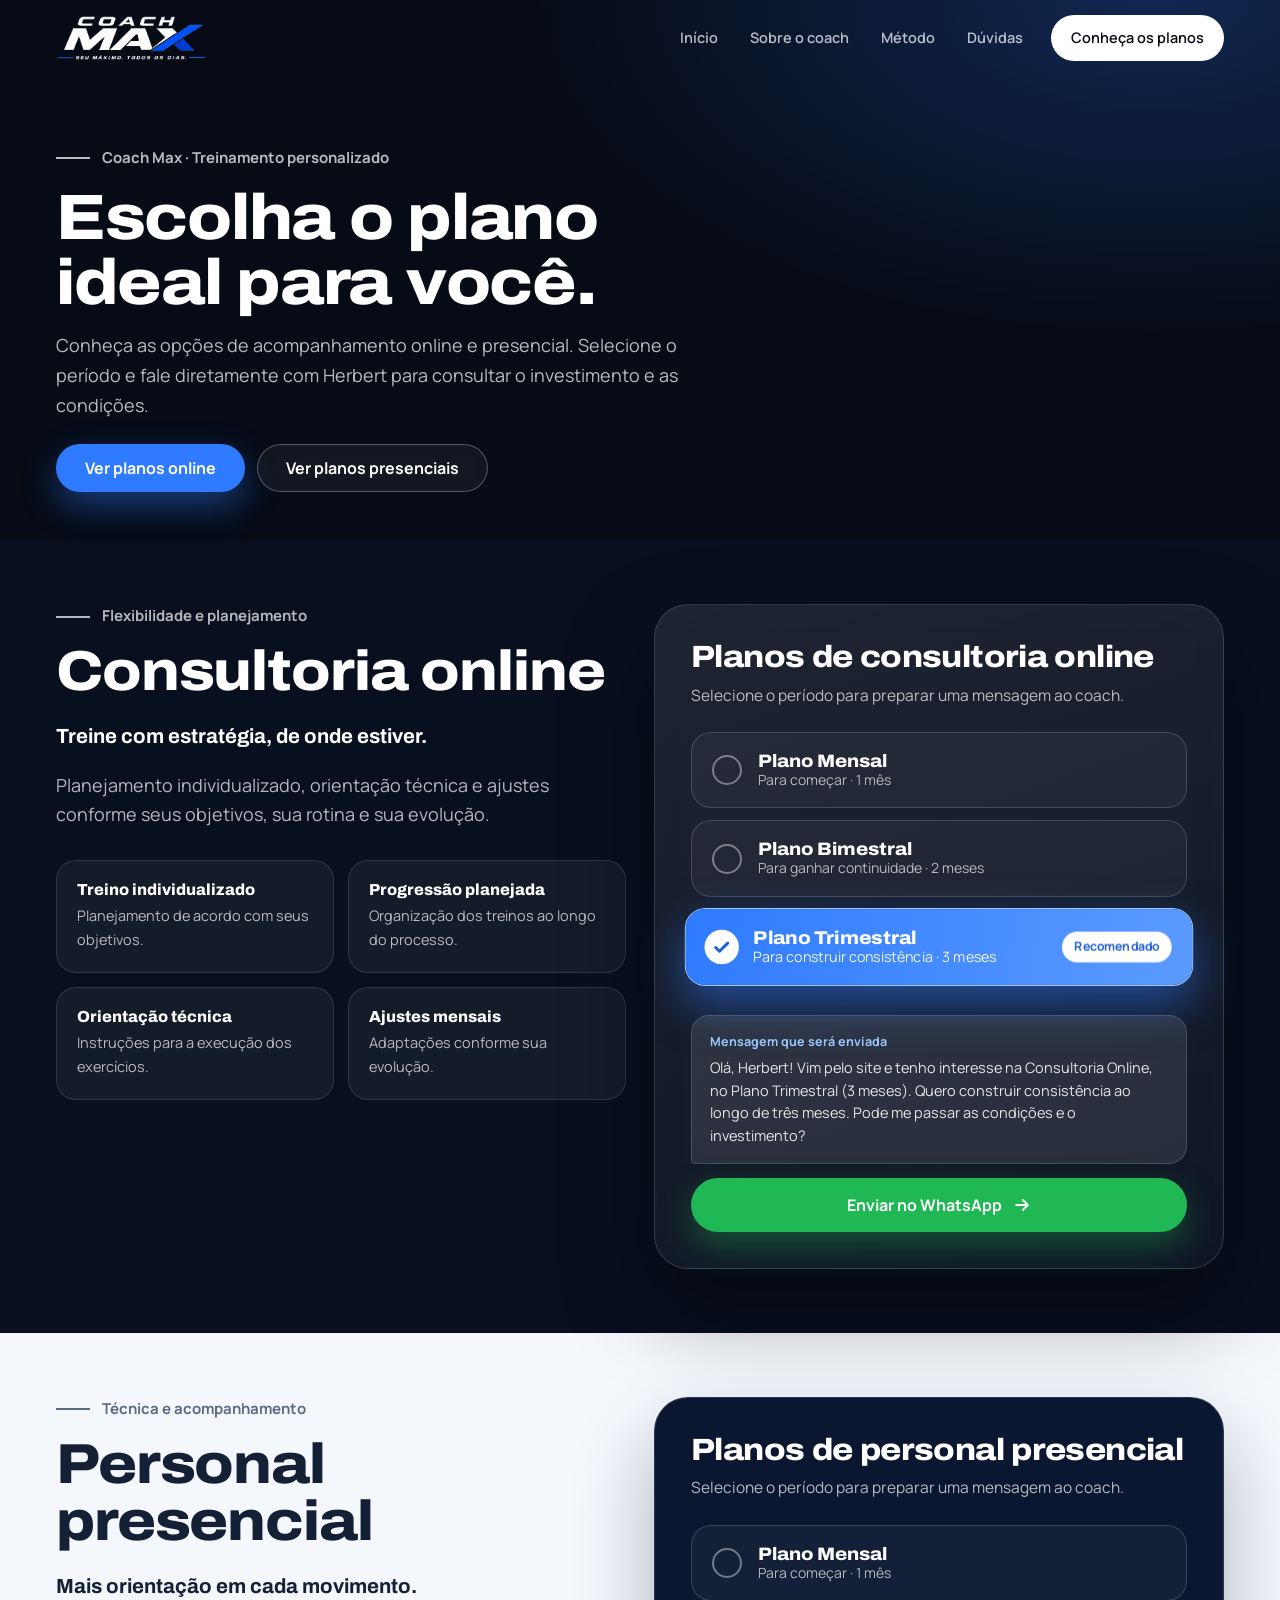
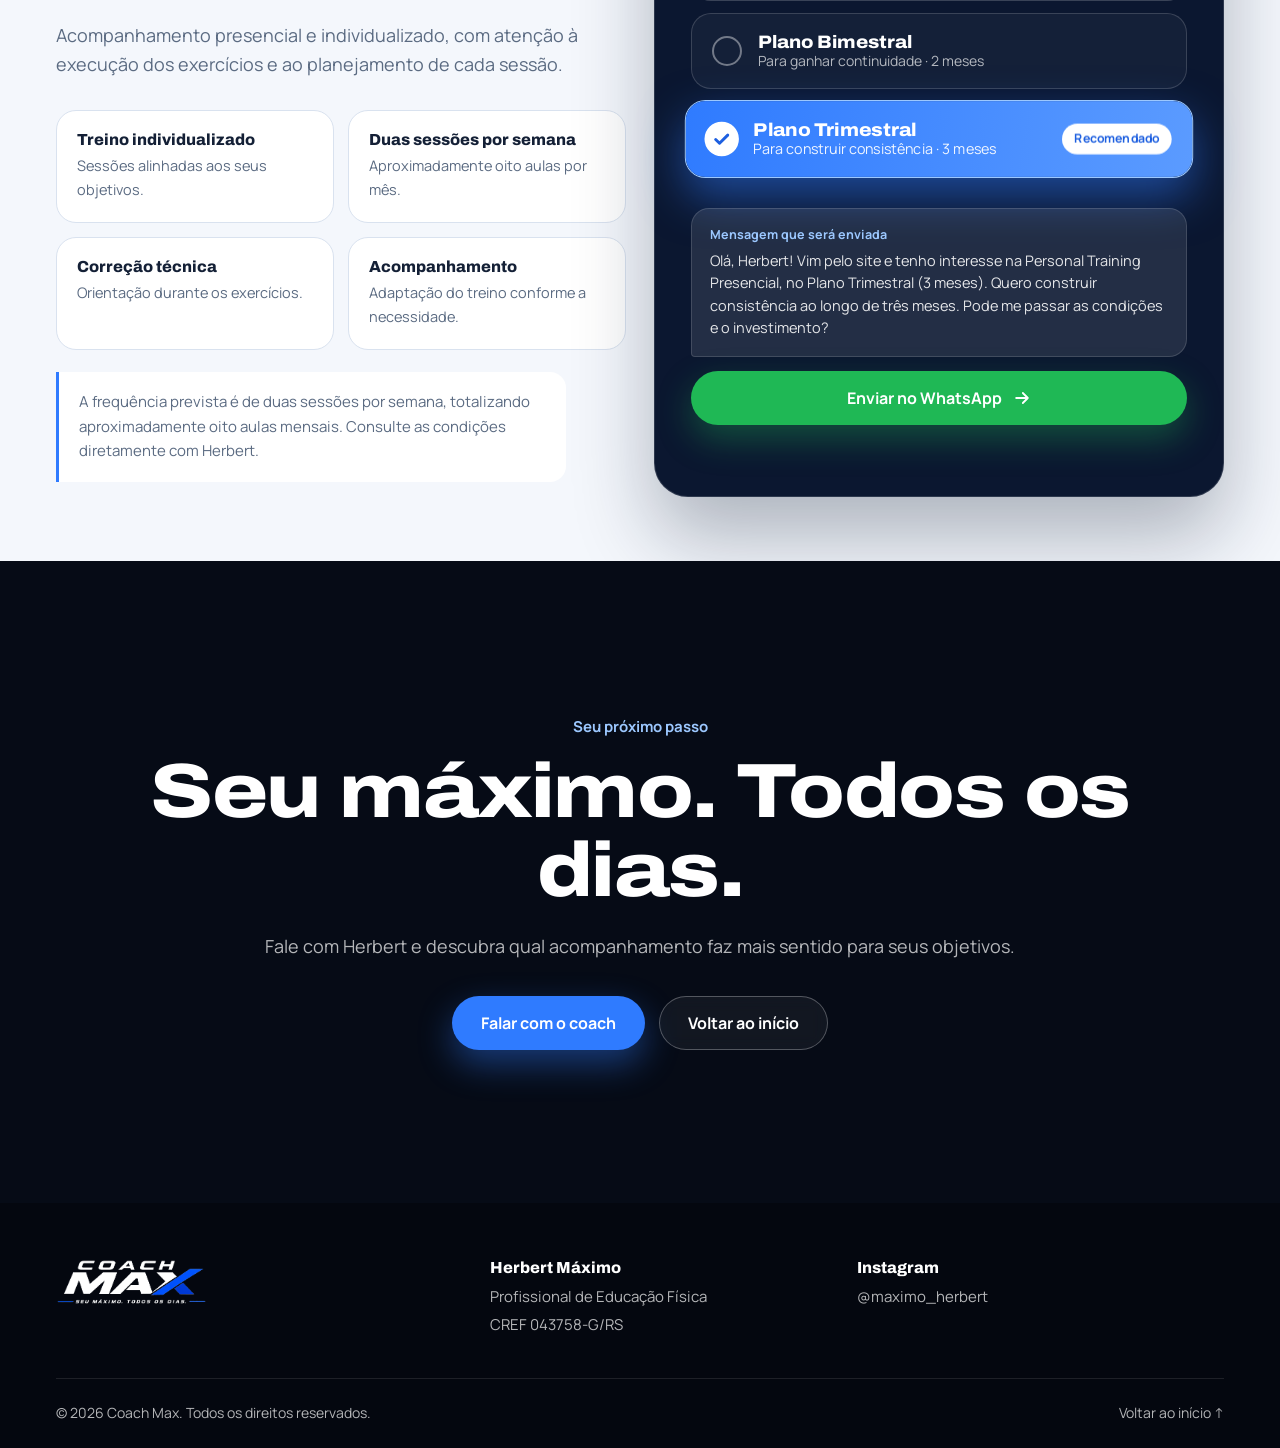
==== commit cacba35f: "Update planos.html" ====
--- a/planos.html
+++ b/planos.html
@@ -9,7 +9,7 @@
   <link rel="preconnect" href="https://fonts.googleapis.com">
   <link rel="preconnect" href="https://fonts.gstatic.com" crossorigin>
   <link href="https://fonts.googleapis.com/css2?family=Archivo:wght@400;500;600;700;800;900&family=Manrope:wght@400;500;600;700;800&display=swap" rel="stylesheet">
-  <link rel="stylesheet" href="style.css">
+  <link rel="stylesheet" href="./css/style.css">
 </head>
 <body>
   <a class="skip-link" href="#conteudo">Pular para o conteúdo</a>
--- a/css/style.css
+++ b/css/style.css
@@ -0,0 +1,381 @@
+:root{
+  --ink:#060b16;--navy:#0b1730;--navy-2:#13294d;--blue:#2f7bff;--blue-2:#1d5fe0;--sky:#9cc8ff;
+  --bone:#f4f7fc;--pale:#eaf0f9;--white:#fff;--text:#142036;--muted:#5b6b82;--line:#d9e2ef;
+  --ease:cubic-bezier(.16,1,.3,1);--ease-io:cubic-bezier(.65,0,.35,1);
+  --f-head:"Archivo","Arial Narrow",system-ui,sans-serif;--f-body:"Manrope",system-ui,-apple-system,"Segoe UI",sans-serif;
+  --r:28px;--pad:clamp(20px,5vw,56px);--header:76px;
+}
+*,*::before,*::after{box-sizing:border-box}
+html{-webkit-text-size-adjust:100%;scroll-padding-top:var(--header)}
+body{margin:0;font-family:var(--f-body);color:var(--text);background:var(--ink);line-height:1.65;font-size:clamp(16px,1.05vw + 10px,18px);overflow-x:hidden;-webkit-font-smoothing:antialiased}
+body.menu-open{overflow:hidden}
+img,video,svg{display:block;max-width:100%}
+a{color:inherit;text-decoration:none}
+button{font:inherit;color:inherit}
+h1,h2,h3{font-family:var(--f-head);margin:0;line-height:1.02;letter-spacing:-.02em;font-weight:800;font-stretch:112%}
+p{margin:0 0 1em}
+:focus-visible{outline:3px solid var(--blue);outline-offset:3px;border-radius:8px}
+.container{width:min(1200px,100% - var(--pad)*2);margin-inline:auto}
+.skip-link{position:fixed;left:12px;top:-60px;z-index:200;background:#fff;color:#000;padding:10px 16px;border-radius:10px;transition:top .2s}
+.skip-link:focus{top:12px}
+
+/* progress + header */
+.progress{position:fixed;inset:0 0 auto 0;height:3px;z-index:120;pointer-events:none}
+.progress i{display:block;height:100%;background:linear-gradient(90deg,var(--blue),var(--sky));transform-origin:left;transform:scaleX(var(--p,0))}
+.site-header{position:fixed;inset:0 0 auto 0;height:var(--header);z-index:100;display:flex;align-items:center;color:#fff;transition:background .5s var(--ease),backdrop-filter .5s,box-shadow .5s,height .5s var(--ease)}
+.site-header.scrolled{background:rgba(6,11,22,.78);-webkit-backdrop-filter:blur(18px) saturate(1.4);backdrop-filter:blur(18px) saturate(1.4);box-shadow:0 1px 0 rgba(255,255,255,.08);height:64px}
+.nav-wrap{display:flex;align-items:center;justify-content:space-between;gap:24px}
+.brand{display:flex;align-items:center;gap:12px;position:relative;z-index:110}
+.brand-logo{display:block;width:clamp(126px,13vw,168px);height:auto;max-height:46px;object-fit:contain;object-position:left center}
+.brand:hover .brand-logo{opacity:.9;transition:opacity .25s ease}
+.brand-mark{width:42px;height:42px;border-radius:13px;display:grid;place-items:center;background:linear-gradient(135deg,var(--blue),var(--blue-2));font:800 15px var(--f-head);letter-spacing:.02em;box-shadow:0 8px 24px rgba(47,123,255,.45);transition:transform .6s var(--ease)}
+.brand:hover .brand-mark{transform:rotate(-8deg) scale(1.06)}
+.brand-copy{display:flex;flex-direction:column;line-height:1.15}
+.brand-copy strong{font:800 17px var(--f-head);font-stretch:112%;letter-spacing:.01em}
+.brand-copy small{font-size:11px;color:rgba(255,255,255,.62)}
+.main-nav{display:flex;align-items:center;gap:4px;position:relative}
+.main-nav a{position:relative;padding:10px 14px;font-size:14.5px;font-weight:600;color:rgba(255,255,255,.72);transition:color .3s}
+.main-nav a:hover,.main-nav a.active{color:#fff}
+.main-nav .nav-cta{margin-left:10px;padding:11px 20px;border-radius:999px;background:#fff;color:var(--ink);transition:transform .4s var(--ease),background .3s,color .3s}
+.main-nav .nav-cta:hover{background:var(--blue);color:#fff;transform:translateY(-2px)}
+.nav-indicator{position:absolute;bottom:2px;left:0;height:2px;width:0;background:var(--blue);border-radius:2px;transition:transform .5s var(--ease),width .5s var(--ease),opacity .3s;opacity:0}
+.menu-toggle{display:none;position:relative;z-index:110;width:46px;height:46px;border:1px solid rgba(255,255,255,.2);border-radius:14px;background:rgba(255,255,255,.06);cursor:pointer}
+.menu-toggle span{position:absolute;left:13px;right:13px;height:2px;background:#fff;border-radius:2px;transition:transform .5s var(--ease)}
+.menu-toggle span:first-child{top:18px}.menu-toggle span:last-child{top:26px}
+.menu-toggle[aria-expanded=true] span:first-child{transform:translateY(4px) rotate(45deg)}
+.menu-toggle[aria-expanded=true] span:last-child{transform:translateY(-4px) rotate(-45deg)}
+
+/* buttons / links */
+.btn{--mx:0px;--my:0px;display:inline-flex;align-items:center;justify-content:center;gap:10px;min-height:54px;padding:0 28px;border-radius:999px;font-weight:700;font-size:16px;border:1px solid transparent;cursor:pointer;position:relative;overflow:hidden;transform:translate(var(--mx),var(--my));transition:transform .5s var(--ease),background .35s,color .35s,border-color .35s,box-shadow .4s}
+.btn svg,.text-link svg{width:20px;height:20px;fill:none;stroke:currentColor;stroke-width:2.2;stroke-linecap:round;stroke-linejoin:round;transition:transform .5s var(--ease)}
+.btn:hover svg,.text-link:hover svg{transform:translateX(5px)}
+.btn-primary{background:var(--blue);color:#fff;box-shadow:0 14px 34px rgba(47,123,255,.42)}
+.btn-primary:hover{background:#4a8dff;box-shadow:0 18px 44px rgba(47,123,255,.6)}
+.btn-ghost{border-color:rgba(255,255,255,.28);color:#fff;background:rgba(255,255,255,.05);-webkit-backdrop-filter:blur(8px);backdrop-filter:blur(8px)}
+.btn-ghost:hover{background:#fff;color:var(--ink)}
+.btn-dark{background:var(--navy);color:#fff}.btn-dark:hover{background:var(--blue)}
+.btn-wa{background:#1fb855;color:#fff;box-shadow:0 14px 34px rgba(31,184,85,.35);width:100%}
+.btn-wa:hover{background:#25d366}
+.btn:active{transform:translate(var(--mx),var(--my)) scale(.97)}
+.text-link{display:inline-flex;align-items:center;gap:10px;font-weight:700;color:var(--blue-2);border-bottom:2px solid currentColor;padding-bottom:3px}
+.button-row{display:flex;flex-wrap:wrap;gap:14px}
+.instagram-link{display:inline-flex;align-items:center;gap:9px;margin-top:22px;color:rgba(255,255,255,.82);font-size:14px;font-weight:700;transition:color .25s ease}
+.instagram-link svg{width:20px;height:20px;fill:none;stroke:currentColor;stroke-width:1.8;stroke-linecap:round;stroke-linejoin:round}
+.instagram-link:hover{color:#fff}
+.instagram-handle{color:rgba(255,255,255,.48);font-weight:500;margin-left:2px}
+.instagram-link:hover .instagram-handle{color:#9cc8ff}
+
+/* hero */
+.hero{position:relative;isolation:isolate;min-height:100svh;color:#fff;background:var(--ink);overflow:hidden;display:flex;align-items:center;padding:calc(var(--header) + 24px) 0 96px}
+.hero-bg{position:absolute;inset:0;z-index:0;background:radial-gradient(120% 90% at 85% 10%,#14336a 0%,transparent 60%),linear-gradient(180deg,#07101f,#060b16)}
+.glow{position:absolute;border-radius:50%;filter:blur(90px);opacity:.55;pointer-events:none}
+.g1{width:46vw;height:46vw;max-width:620px;max-height:620px;background:#2f7bff;top:-12%;right:-8%;animation:drift 16s ease-in-out infinite alternate}
+.g2{width:34vw;height:34vw;max-width:460px;max-height:460px;background:#1b3f8f;bottom:-18%;left:-8%;animation:drift 20s ease-in-out infinite alternate-reverse}
+@keyframes drift{to{transform:translate3d(-40px,36px,0) scale(1.12)}}
+.hero-grid{position:static;display:block;width:min(1200px,100% - var(--pad)*2);margin-inline:auto}
+.hero-copy{position:relative;z-index:2;width:min(760px,100%);padding-block:clamp(24px,5vh,64px);text-shadow:0 2px 24px rgba(0,0,0,.18)}
+.tag{display:inline-flex;align-items:center;gap:10px;padding:8px 16px 8px 12px;border:1px solid rgba(255,255,255,.18);border-radius:999px;background:rgba(255,255,255,.06);font-size:14px;font-weight:600;color:rgba(255,255,255,.86);margin-bottom:26px;-webkit-backdrop-filter:blur(8px);backdrop-filter:blur(8px)}
+.pulse-dot{width:8px;height:8px;border-radius:50%;background:#4ade80;box-shadow:0 0 0 0 rgba(74,222,128,.6);animation:ping 2s infinite}
+@keyframes ping{70%{box-shadow:0 0 0 10px rgba(74,222,128,0)}100%{box-shadow:0 0 0 0 rgba(74,222,128,0)}}
+.hero h1{font-size:clamp(2.5rem,6.4vw,5.6rem);font-stretch:118%;line-height:.98;margin-bottom:26px}
+.hero h1 .line{display:block;overflow:hidden;padding-bottom:.08em}
+.hero h1 .line>span{display:block}
+.soft{background:linear-gradient(95deg,#fff 0%,var(--sky) 60%,var(--blue) 120%);-webkit-background-clip:text;background-clip:text;color:transparent}
+.hero-lead{max-width:34em;font-size:clamp(1.02rem,1.2vw + .6rem,1.22rem);color:rgba(255,255,255,.74);margin-bottom:34px}
+.hero-visual{position:absolute;inset:0;z-index:1;width:100%;max-width:none;pointer-events:none}
+.hero-frame{position:absolute;inset:0;width:100%;height:100%;max-height:none;aspect-ratio:auto;margin:0;transform:none!important;border-radius:0;background:#07101f}
+.hero-frame .frame-inner{border-radius:0;box-shadow:none}
+.hero-frame .frame-inner::before{content:"";position:absolute;inset:0;z-index:1;pointer-events:none;background:linear-gradient(90deg,rgba(4,9,19,.92) 0%,rgba(4,9,19,.78) 27%,rgba(4,9,19,.34) 48%,rgba(4,9,19,.10) 72%,rgba(4,9,19,.22) 100%),linear-gradient(0deg,rgba(4,9,19,.48) 0%,transparent 34%,rgba(4,9,19,.08) 100%)}
+.hero-video{position:absolute;inset:0;width:100%;height:100%;object-fit:contain;object-position:right center;background:transparent;opacity:0;transition:opacity 900ms ease;will-change:opacity;filter:none;transform:none}
+.hero-video.is-ready{opacity:1}
+.hero-frame .frame-caption{z-index:2;left:auto;right:var(--pad);bottom:clamp(28px,5vh,58px);width:min(260px,calc(100vw - var(--pad)*2));max-width:calc(100vw - var(--pad)*2);box-sizing:border-box}
+.seal{display:none}
+.seal text{font:700 13.3px var(--f-body);fill:#fff;letter-spacing:.14em;text-transform:uppercase}
+.seal circle{fill:var(--blue);stroke:rgba(255,255,255,.25)}.seal path{fill:#fff;transform-origin:100px 100px;animation:spin 26s linear infinite reverse}
+@keyframes spin{to{transform:rotate(360deg)}}
+.scroll-cue{position:absolute;left:50%;bottom:26px;transform:translateX(-50%);display:flex;flex-direction:column;align-items:center;gap:10px;font-size:13px;font-weight:600;color:rgba(255,255,255,.6)}
+.scroll-cue i{width:22px;height:36px;border:2px solid rgba(255,255,255,.4);border-radius:14px;position:relative}
+.scroll-cue i::after{content:"";position:absolute;left:50%;top:7px;width:4px;height:7px;margin-left:-2px;border-radius:3px;background:#fff;animation:wheel 1.8s var(--ease) infinite}
+@keyframes wheel{0%{opacity:0;transform:translateY(0)}30%{opacity:1}100%{opacity:0;transform:translateY(12px)}}
+
+/* frames (all images) */
+.frame{position:relative;aspect-ratio:4/5;width:100%}
+.frame-wide{aspect-ratio:4/3}
+.frame-inner{position:absolute;inset:0;border-radius:var(--r);overflow:hidden;background:var(--navy);isolation:isolate;box-shadow:0 30px 70px rgba(11,23,48,.22)}
+.frame-inner img{width:100%;height:100%;object-fit:cover;transform:translate3d(0,var(--py,0),0) scale(1.02);will-change:transform;object-position:center top}
+/* Enquadramentos fotográficos: prioriza rostos e mantém contexto da atividade. */
+.card .frame-wide .photo-online{object-position:50% 13% !important;transform:translate3d(0,var(--py,0),0) scale(1.01)}
+.card .frame-wide .photo-presencial{object-position:50% 10% !important;transform:translate3d(0,var(--py,0),0) scale(1.01)}
+#sobre .photo-running-pair{object-position:50% 48% !important;transform:translate3d(0,var(--py,0),0) scale(1.01)}
+.frame:not(.hero-frame)::before{content:"";position:absolute;inset:0;border:2px solid var(--blue);border-radius:var(--r);transform:translate(16px,16px);opacity:.55;transition:transform .8s var(--ease)}
+.frame:not(.hero-frame):hover::before{transform:translate(8px,8px)}
+.frame-shade{position:absolute;inset:0;background:linear-gradient(180deg,transparent 55%,rgba(6,11,22,.78))}
+.frame-inner::after{content:"";position:absolute;inset:0;border-radius:inherit;box-shadow:inset 0 0 0 1px rgba(255,255,255,.14);pointer-events:none}
+.frame-caption{position:absolute;left:16px;right:16px;bottom:16px;padding:14px 18px;border-radius:18px;background:rgba(6,11,22,.55);-webkit-backdrop-filter:blur(14px);backdrop-filter:blur(14px);border:1px solid rgba(255,255,255,.14);color:#fff;display:flex;flex-direction:column;line-height:1.3}
+.frame-caption strong{font:800 16px var(--f-head);font-stretch:112%}.frame-caption span{font-size:13.5px;color:rgba(255,255,255,.75)}
+
+/* sections */
+.section{position:relative;padding:clamp(72px,10vw,140px) 0;overflow:hidden}
+.light{background:var(--bone)}.pale{background:var(--pale)}.dark{background:var(--ink);color:#fff}
+.dark .glow{opacity:.3}
+.split{display:grid;grid-template-columns:1fr 1fr;align-items:center;gap:clamp(36px,7vw,110px)}
+.split>.frame{max-width:520px}
+.split-plans{align-items:start}
+.copy h2,.heading h2,.final h2{font-size:clamp(2rem,4.4vw,3.6rem);margin-bottom:22px}
+.copy p,.heading p{color:var(--muted);max-width:34em}
+.dark .copy p,.dark .heading p,.final p{color:rgba(255,255,255,.7)}
+.kicker{font-weight:700;font-size:15px;color:var(--blue-2);margin-bottom:14px;display:flex;align-items:center;gap:12px}
+.kicker::before{content:"";width:34px;height:2px;background:currentColor;transform-origin:left;animation:none}
+.dark .kicker{color:var(--sky)}
+.lead{font:700 clamp(1.15rem,1.6vw,1.4rem)/1.35 var(--f-head)!important;color:var(--text)!important;font-stretch:105%}
+.dark .lead{color:#fff!important}
+.chips{display:flex;flex-wrap:wrap;gap:10px;margin:26px 0 30px}
+.chips span{padding:9px 16px;border-radius:999px;background:#fff;border:1px solid var(--line);font-size:14px;font-weight:600;transition:transform .4s var(--ease),border-color .3s,background .3s}
+.chips span:hover{transform:translateY(-3px);border-color:var(--blue);background:#f0f6ff}
+.chips b{color:var(--blue-2)}
+.heading.center,.center{text-align:center}.heading.center p,.final .center p{margin-inline:auto}
+.heading{margin-bottom:clamp(36px,6vw,72px)}
+
+/* cards */
+.cards{display:grid;grid-template-columns:repeat(2,1fr);gap:clamp(20px,3vw,36px)}
+.card{background:#fff;border-radius:calc(var(--r) + 10px);padding:14px 14px 34px;box-shadow:0 24px 60px rgba(11,23,48,.08);border:1px solid var(--line);transition:transform .7s var(--ease),box-shadow .7s var(--ease)}
+.card:hover{transform:translateY(-8px)!important;box-shadow:0 40px 80px rgba(11,23,48,.16)}
+.card .frame-inner{box-shadow:none}
+.card .frame::before{display:none}
+.card-body{padding:28px 18px 0}
+.card h3{font-size:clamp(1.5rem,2.4vw,2rem);margin-bottom:14px}
+.card p{color:var(--muted)}
+.card .kicker{margin-bottom:10px}
+.checks{list-style:none;margin:20px 0 28px;padding:0;display:grid;gap:10px}
+.checks li{position:relative;padding-left:32px;font-weight:600}
+.checks li::before{content:"";position:absolute;left:0;top:.35em;width:20px;height:20px;border-radius:50%;background:var(--blue) url("data:image/svg+xml,%3Csvg xmlns='http://www.w3.org/2000/svg' viewBox='0 0 24 24' fill='none' stroke='white' stroke-width='3.2' stroke-linecap='round' stroke-linejoin='round'%3E%3Cpath d='M6 12.5l4 4 8-9'/%3E%3C/svg%3E") center/70% no-repeat}
+
+/* included */
+.included{display:grid;grid-template-columns:repeat(2,1fr);gap:14px;margin-top:30px}
+.included div{padding:20px;border-radius:20px;border:1px solid var(--line);background:#fff;transition:transform .5s var(--ease),border-color .3s}
+.dark .included div{background:rgba(255,255,255,.05);border-color:rgba(255,255,255,.12)}
+.included div:hover{transform:translateY(-4px);border-color:var(--blue)}
+.included strong{display:block;font:800 16px var(--f-head);margin-bottom:6px}
+.included p{margin:0;font-size:14.5px}
+.note{margin-top:22px;padding:18px 20px;border-left:3px solid var(--blue);background:#fff;border-radius:0 16px 16px 0;font-size:15px}
+
+/* plans */
+.panel{padding:clamp(22px,3vw,36px);border-radius:calc(var(--r) + 6px);background:linear-gradient(160deg,rgba(255,255,255,.09),rgba(255,255,255,.03));border:1px solid rgba(255,255,255,.14);color:#fff;-webkit-backdrop-filter:blur(16px);backdrop-filter:blur(16px);box-shadow:0 40px 90px rgba(0,0,0,.4)}
+.panel h3{font-size:clamp(1.5rem,2.4vw,2rem);margin-bottom:10px}
+.panel-intro{color:rgba(255,255,255,.7);margin-bottom:24px;font-size:15.5px}
+.panel-light{background:var(--navy);box-shadow:0 40px 80px rgba(11,23,48,.3)}
+.plans{display:grid;gap:12px}
+.plan{position:relative;display:block;cursor:pointer}
+.plan input{position:absolute;opacity:0;inset:0;width:100%;height:100%;margin:0;cursor:pointer}
+.plan-body{position:relative;overflow:hidden;display:flex;align-items:center;gap:16px;padding:18px 20px;border-radius:20px;border:1.5px solid rgba(255,255,255,.16);background:rgba(255,255,255,.04);transition:transform .6s var(--ease),border-color .35s,box-shadow .5s,background .35s}
+.plan-body::before{content:"";position:absolute;inset:0;background:linear-gradient(100deg,var(--blue),#5b9bff);transform:scaleX(0);transform-origin:left;transition:transform .7s var(--ease);z-index:0}
+.plan-body>*{position:relative;z-index:1}
+.plan:hover .plan-body{border-color:rgba(255,255,255,.4);transform:translateX(4px)}
+.plan input:checked+.plan-body{border-color:var(--sky);box-shadow:0 18px 44px rgba(47,123,255,.5);transform:scale(1.025)}
+.plan input:checked+.plan-body::before{transform:scaleX(1)}
+.plan input:focus-visible+.plan-body{outline:3px solid #fff;outline-offset:3px}
+.plan-check{flex:none;width:30px;height:30px;border-radius:50%;border:2px solid rgba(255,255,255,.4);display:grid;place-items:center;transition:background .4s,border-color .4s,transform .6s var(--ease)}
+.plan-check svg{width:18px;height:18px;fill:none;stroke:var(--blue-2);stroke-width:3.4;stroke-linecap:round;stroke-linejoin:round;stroke-dasharray:24;stroke-dashoffset:24;transition:stroke-dashoffset .5s .2s var(--ease)}
+.plan input:checked+.plan-body .plan-check{background:#fff;border-color:#fff;transform:scale(1.12) rotate(360deg)}
+.plan input:checked+.plan-body .plan-check svg{stroke-dashoffset:0}
+.plan-text{display:flex;flex-direction:column;line-height:1.3;flex:1}
+.plan-text b{font:800 18px var(--f-head);font-stretch:110%}
+.plan-text small{font-size:14px;color:rgba(255,255,255,.68)}
+.plan input:checked+.plan-body small{color:rgba(255,255,255,.92)}
+.badge{flex:none;font-size:12px;font-weight:700;padding:5px 12px;border-radius:999px;background:#fff;color:var(--blue-2);animation:float 3s ease-in-out infinite}
+@keyframes float{50%{transform:translateY(-3px)}}
+.ripple{position:absolute;border-radius:50%;background:rgba(255,255,255,.5);width:20px;height:20px;margin:-10px;pointer-events:none;animation:ripple .8s var(--ease) forwards;z-index:0!important}
+@keyframes ripple{to{transform:scale(28);opacity:0}}
+.plan-send{margin-top:18px;display:grid;gap:14px}
+.bubble{position:relative;padding:16px 18px;border-radius:18px 18px 18px 4px;background:rgba(255,255,255,.1);border:1px solid rgba(255,255,255,.14);font-size:14.5px;line-height:1.55;color:rgba(255,255,255,.88)}
+.bubble.swap{animation:bubble .6s var(--ease)}
+@keyframes bubble{from{opacity:0;transform:translateY(10px) scale(.97)}}
+.bubble small{display:block;margin-bottom:6px;font-weight:700;color:var(--sky);font-size:12.5px}
+
+/* steps */
+.steps{position:relative;display:grid;grid-template-columns:repeat(3,1fr);gap:clamp(18px,3vw,36px)}
+.steps::before{content:"";position:absolute;left:8%;right:8%;top:35px;height:2px;background:linear-gradient(90deg,var(--blue),var(--sky));transform-origin:left;transform:scaleX(0);transition:transform 1.8s .3s var(--ease-io)}
+.js .steps.in::before{transform:scaleX(1)}
+html:not(.js) .steps::before{transform:none}
+.steps article{position:relative;text-align:center;padding:0 10px}
+.steps span{display:grid;place-items:center;width:70px;height:70px;margin:0 auto 24px;border-radius:50%;background:#fff;border:2px solid var(--blue);font:800 26px var(--f-head);color:var(--blue-2);box-shadow:0 12px 30px rgba(47,123,255,.22);position:relative;transition:transform .6s var(--ease),background .4s,color .4s}
+.steps article:hover span{transform:scale(1.12);background:var(--blue);color:#fff}
+.steps h3{font-size:1.5rem;margin-bottom:10px}.steps p{color:var(--muted);max-width:22em;margin-inline:auto}
+
+/* accordion */
+.acc{display:grid;gap:12px}
+.acc-item{border:1px solid var(--line);border-radius:22px;background:#fff;transition:border-color .3s,box-shadow .5s}
+.acc-item.open{border-color:var(--blue);box-shadow:0 20px 50px rgba(47,123,255,.14)}
+.acc-item h3{font:inherit;letter-spacing:0}
+.acc button{width:100%;display:flex;align-items:center;justify-content:space-between;gap:16px;padding:22px 24px;background:none;border:0;text-align:left;font:700 clamp(1rem,1.2vw + .6rem,1.12rem)/1.35 var(--f-body);cursor:pointer}
+.acc i{flex:none;position:relative;width:32px;height:32px;border-radius:50%;background:var(--pale);transition:background .4s,transform .6s var(--ease)}
+.acc i::before,.acc i::after{content:"";position:absolute;left:9px;right:9px;top:15px;height:2px;background:var(--blue-2);transition:transform .5s var(--ease),background .3s}
+.acc i::after{transform:rotate(90deg)}
+.acc-item.open i{background:var(--blue);transform:rotate(180deg)}
+.acc-item.open i::before,.acc-item.open i::after{background:#fff}.acc-item.open i::after{transform:rotate(0)}
+.acc-panel{display:grid;grid-template-rows:0fr;transition:grid-template-rows .6s var(--ease)}
+.acc-panel>div{overflow:hidden}.acc-panel p{margin:0;padding:0 24px 24px;color:var(--muted)}
+.acc-item.open .acc-panel{grid-template-rows:1fr}
+
+/* final */
+.final{text-align:center;padding:clamp(90px,12vw,170px) 0}
+.final .container{position:relative;z-index:1}
+.final .kicker{justify-content:center}.final .kicker::before{display:none}
+.final h2{font-size:clamp(2.2rem,6vw,5rem);font-stretch:118%}
+.final .g1{top:-30%;right:auto;left:10%}.final .g2{bottom:-30%;left:auto;right:5%}
+.center-row{justify-content:center;margin-top:34px}
+
+/* footer */
+.site-footer{background:#04070f;color:rgba(255,255,255,.7);padding:56px 0 24px;font-size:15px}
+.footer-main{display:grid;grid-template-columns:1.2fr 1fr 1fr auto;gap:32px;align-items:start;padding-bottom:40px;border-bottom:1px solid rgba(255,255,255,.1)}
+.footer-socials .footer-social,.footer-socials .footer-wa{white-space:nowrap}
+.site-footer .brand{color:#fff}
+.footer-info{display:flex;flex-direction:column;gap:3px}.footer-info strong{color:#fff;font:800 16px var(--f-head);margin-bottom:6px}
+.footer-socials{display:flex;flex-direction:column;gap:10px;align-items:stretch}
+.footer-social{display:inline-flex;align-items:center;justify-content:center;gap:9px;padding:12px 22px;border-radius:999px;border:1px solid rgba(255,255,255,.25);color:#fff;font-weight:700;transition:background .3s,color .3s}
+.footer-social svg{width:18px;height:18px;fill:none;stroke:currentColor;stroke-width:1.8;stroke-linecap:round;stroke-linejoin:round}
+.footer-social:hover{background:#fff;color:var(--ink)}
+.footer-wa{display:inline-flex;align-items:center;gap:8px;padding:12px 22px;border-radius:999px;border:1px solid rgba(255,255,255,.25);color:#fff;font-weight:700;transition:background .3s,color .3s}
+.footer-wa svg{width:18px;height:18px;fill:none;stroke:currentColor;stroke-width:2.2;transition:transform .4s var(--ease)}
+.footer-wa:hover{background:#fff;color:var(--ink)}.footer-wa:hover svg{transform:translate(3px,-3px)}
+.footer-bottom{display:flex;justify-content:space-between;gap:16px;flex-wrap:wrap;padding-top:22px;font-size:14px}
+.footer-bottom a:hover{color:#fff}
+.floating-wa{position:fixed;right:max(18px,env(safe-area-inset-right));bottom:max(18px,env(safe-area-inset-bottom));z-index:90;width:60px;height:60px;border-radius:50%;background:#25d366;display:grid;place-items:center;box-shadow:0 14px 34px rgba(37,211,102,.5);transform:scale(0);transition:transform .6s var(--ease)}
+.floating-wa.show{transform:scale(1)}.floating-wa.show:hover{transform:scale(1.1)}
+.floating-wa::after{content:"";position:absolute;inset:0;border-radius:50%;border:2px solid #25d366;animation:halo 2.4s infinite}
+@keyframes halo{to{transform:scale(1.7);opacity:0}}
+.floating-wa svg{width:30px;height:30px;fill:#fff}
+
+/* motion states (only when JS runs) */
+.js [data-reveal]{opacity:0;transform:translate3d(0,36px,0);transition:opacity 1s var(--ease),transform 1.1s var(--ease);transition-delay:calc(var(--d,0)*1ms)}
+.js [data-reveal=right]{transform:translate3d(60px,0,0)}
+.js [data-reveal=frame],.js [data-reveal=line]{opacity:1;transform:none}
+.js [data-reveal=frame] .frame-inner{clip-path:inset(0 0 100% 0 round var(--r));transition:clip-path 1.3s var(--ease)}
+.js [data-reveal=frame]::before{opacity:0;transform:translate(-20px,-20px)}
+.js [data-reveal=frame].in::before{opacity:.55;transform:translate(16px,16px);transition:opacity 1s .5s,transform 1.2s .4s var(--ease)}
+.js [data-reveal=frame].in .frame-inner{clip-path:inset(0 round var(--r))}
+.js [data-reveal].in{opacity:1;transform:none}
+.js:not(.ready) .hero [data-in]{opacity:0}
+.js.ready .hero [data-in]{animation:rise 1.2s calc(var(--i)*110ms + 150ms) var(--ease) both}
+.js .hero h1 .line>span{transform:translateY(112%)}
+.js.ready .hero h1 .line>span{transform:none;transition:transform 1.3s calc(var(--i)*140ms + 200ms) var(--ease)}
+@keyframes rise{from{opacity:0;transform:translate3d(0,34px,0)}}
+.js:not(.ready) .site-header{opacity:0}.js.ready .site-header{animation:fade 1s .4s both}
+@keyframes fade{from{opacity:0}}
+.hero-video{opacity:0;transition:opacity 900ms ease}.hero-video.is-ready{opacity:1}
+.hero-frame{background:#0b1730 url("../assets/videos/poster.jpg") right center/auto 100% no-repeat;border-radius:var(--r)}
+
+/* responsive */
+@media (max-width:1040px){
+  .menu-toggle{display:block}
+  .main-nav{position:fixed;inset:0;flex-direction:column;align-items:flex-start;justify-content:center;gap:2px;padding:90px var(--pad) 40px;background:rgba(6,11,22,.97);-webkit-backdrop-filter:blur(20px);backdrop-filter:blur(20px);clip-path:circle(0 at calc(100% - 44px) 38px);transition:clip-path .8s var(--ease-io);visibility:hidden}
+  .main-nav.is-open{clip-path:circle(150% at calc(100% - 44px) 38px);visibility:visible}
+  .main-nav a{font:800 clamp(1.7rem,6vw,2.4rem) var(--f-head);color:#fff;padding:10px 0;opacity:0;transform:translateY(24px);transition:opacity .6s,transform .8s var(--ease)}
+  .main-nav.is-open a{opacity:1;transform:none;transition-delay:calc(var(--i)*70ms + 250ms)}
+  .main-nav .nav-cta{margin:20px 0 0;font:700 17px var(--f-body);padding:15px 28px}
+  .nav-indicator{display:none}
+  .hero-grid{text-align:left}
+  .hero-copy{width:min(700px,100%)}
+  .hero{padding-bottom:110px}
+  .hero-frame .frame-caption{right:var(--pad);bottom:28px}
+  .split{grid-template-columns:1fr}
+  .split>.frame{max-width:460px;margin-inline:auto 16px}
+  .footer-main{grid-template-columns:1fr 1fr}
+}
+@media (max-width:720px){
+  :root{--header:68px;--r:22px}
+  .cards,.included,.steps{grid-template-columns:1fr}
+  .steps::before{left:35px;right:auto;top:20px;bottom:20px;width:2px;height:auto;transform:scaleY(0);transform-origin:top}
+  .js .steps.in::before{transform:scaleY(1)}
+  .steps article{text-align:left;padding-left:94px;min-height:70px}
+  .steps span{position:absolute;left:0;top:0;margin:0}
+  .steps p{margin-inline:0}
+  .hero-lead,.button-row .btn{width:100%}
+  .button-row{width:100%}
+  .btn{min-height:56px}
+  .hero-copy{padding-block:22px}
+  .hero h1{font-size:clamp(2.7rem,12vw,5rem);max-width:10ch}
+  .hero-visual .frame-inner::before{background:linear-gradient(90deg,rgba(4,9,19,.78) 0%,rgba(4,9,19,.52) 42%,rgba(4,9,19,.18) 100%),linear-gradient(0deg,rgba(4,9,19,.50) 0%,transparent 55%)}
+  .hero-video{object-fit:contain;object-position:center center}
+  .hero-frame{background-position:center center;background-size:auto 82%}
+  .hero-frame .frame-caption{display:none}
+  .scroll-cue span{display:none}
+  .footer-main{grid-template-columns:1fr}
+  .footer-bottom{flex-direction:column}
+  .plan-body{padding:16px}
+  .badge{position:absolute;top:-10px;right:12px}
+  .brand-copy small{display:none}
+  .brand-logo{width:132px;max-height:40px}
+  .instagram-link{flex-wrap:wrap;font-size:13px}
+  .instagram-handle{margin-left:0}
+  .footer-socials{align-items:flex-start}
+  .frame:not(.hero-frame)::before{transform:translate(10px,10px)}
+  .split>.frame{margin-right:10px;max-width:none;width:calc(100% - 10px)}
+}
+@media (max-height:620px) and (orientation:landscape){.hero{padding-block:90px 70px}.scroll-cue{display:none}.hero-copy{padding-block:10px}.hero h1{font-size:clamp(2.3rem,5vw,4.5rem)}}
+@media (prefers-reduced-motion:reduce){
+  *,*::before,*::after{animation-duration:.01ms!important;animation-iteration-count:1!important;transition-duration:.01ms!important;transition-delay:0ms!important}
+  .js [data-reveal]{opacity:1;transform:none}.js [data-reveal=frame] .frame-inner{clip-path:none}
+  .js .hero h1 .line>span{transform:none}.floating-wa{transform:scale(1)}
+}
+
+
+/* Ajustes mobile: hero proporcional e drawer fixo à viewport */
+@media (max-width:1040px){
+  .main-nav{
+    position:fixed; top:var(--header); left:0; right:0; bottom:auto;
+    height:calc(100dvh - var(--header)); max-height:calc(100vh - var(--header));
+    overflow-y:auto; overscroll-behavior:contain;
+    justify-content:flex-start; padding:clamp(24px,5vh,48px) var(--pad) 36px;
+    clip-path:circle(0 at calc(100% - 44px) 0);
+    -webkit-overflow-scrolling:touch; z-index:105;
+  }
+  .main-nav.is-open{clip-path:circle(150% at calc(100% - 44px) 0)}
+  .site-header.scrolled{height:var(--header)}
+}
+@media (max-width:720px){
+  :root{--pad:22px;--header:68px}
+  .hero{min-height:100svh; padding:calc(var(--header) + 30px) 0 82px; align-items:center}
+  .hero-copy{padding-block:18px; width:100%; max-width:560px}
+  .hero h1{font-size:clamp(2.25rem,8.8vw,3.65rem); line-height:1.02; max-width:12ch; margin-bottom:20px; letter-spacing:-.035em}
+  .hero-lead{font-size:clamp(.98rem,3.7vw,1.08rem); line-height:1.6; max-width:34em; margin-bottom:24px}
+  .button-row{display:flex; flex-wrap:wrap; gap:10px; width:auto}
+  .button-row .btn{width:auto; flex:1 1 180px; min-height:49px; padding:13px 16px; font-size:14px; gap:8px}
+  .button-row .btn svg{width:17px;height:17px;flex:none}
+  .btn{min-height:48px}
+  .instagram-link{margin-top:17px;gap:8px;font-size:12px}
+  .instagram-link svg{width:18px;height:18px}
+  .hero-video{object-fit:cover;object-position:62% 35%}
+  .hero-frame{background-position:62% center;background-size:cover}
+  .hero-visual .frame-inner::before{background:linear-gradient(90deg,rgba(4,9,19,.84) 0%,rgba(4,9,19,.66) 43%,rgba(4,9,19,.22) 100%),linear-gradient(0deg,rgba(4,9,19,.56) 0%,transparent 60%)}
+  .main-nav a{font-size:clamp(1.25rem,5.3vw,1.65rem);line-height:1.2;padding:9px 0}
+  .main-nav .nav-cta{font-size:15px;padding:13px 22px;margin-top:14px}
+}
+@media (max-width:390px){
+  .hero h1{font-size:clamp(2.05rem,8.4vw,2.65rem);max-width:12.5ch}
+  .hero-copy{padding-block:12px}
+  .button-row .btn{flex-basis:100%;min-height:47px}
+  .hero-lead{font-size:15px;margin-bottom:19px}
+  .instagram-link{max-width:100%;flex-wrap:wrap}
+}
+/* Página dedicada aos planos */
+.plans-page-hero{padding:calc(var(--header) + 70px) 0 48px;background:radial-gradient(70% 90% at 90% 0%,rgba(47,123,255,.25),transparent 70%),var(--ink);color:#fff}
+.plans-page-hero h1{font-size:clamp(2.3rem,5vw,4.3rem);max-width:13ch;margin-bottom:16px}
+.plans-page-hero p{max-width:650px;color:rgba(255,255,255,.72)}
+.plans-page-section{padding:64px 0}
+.plans-page-section.dark{background:#080f1e;color:#fff}
+.plans-page-section.light{background:var(--bone);color:var(--text)}
+.plans-page-grid{display:grid;grid-template-columns:1fr 1fr;gap:28px;align-items:start}
+.plans-page-grid .panel{height:100%}
+.plans-page-section .section-heading{margin-bottom:30px}
+.plans-page-section .section-heading h2{font-size:clamp(1.8rem,3vw,2.7rem);margin-bottom:12px}
+.plans-page-section .section-heading p{max-width:640px}
+.plans-page-actions{display:flex;gap:12px;flex-wrap:wrap;margin-top:24px}
+.plans-page-actions .btn{min-height:48px}
+@media(max-width:720px){
+  .plans-page-hero{padding:calc(var(--header) + 48px) 0 34px}
+  .plans-page-hero h1{font-size:clamp(2.15rem,8vw,3.1rem)}
+  .plans-page-section{padding:44px 0}
+  .plans-page-grid{grid-template-columns:1fr;gap:20px}
+  .plans-page-actions .btn{width:100%}
+}
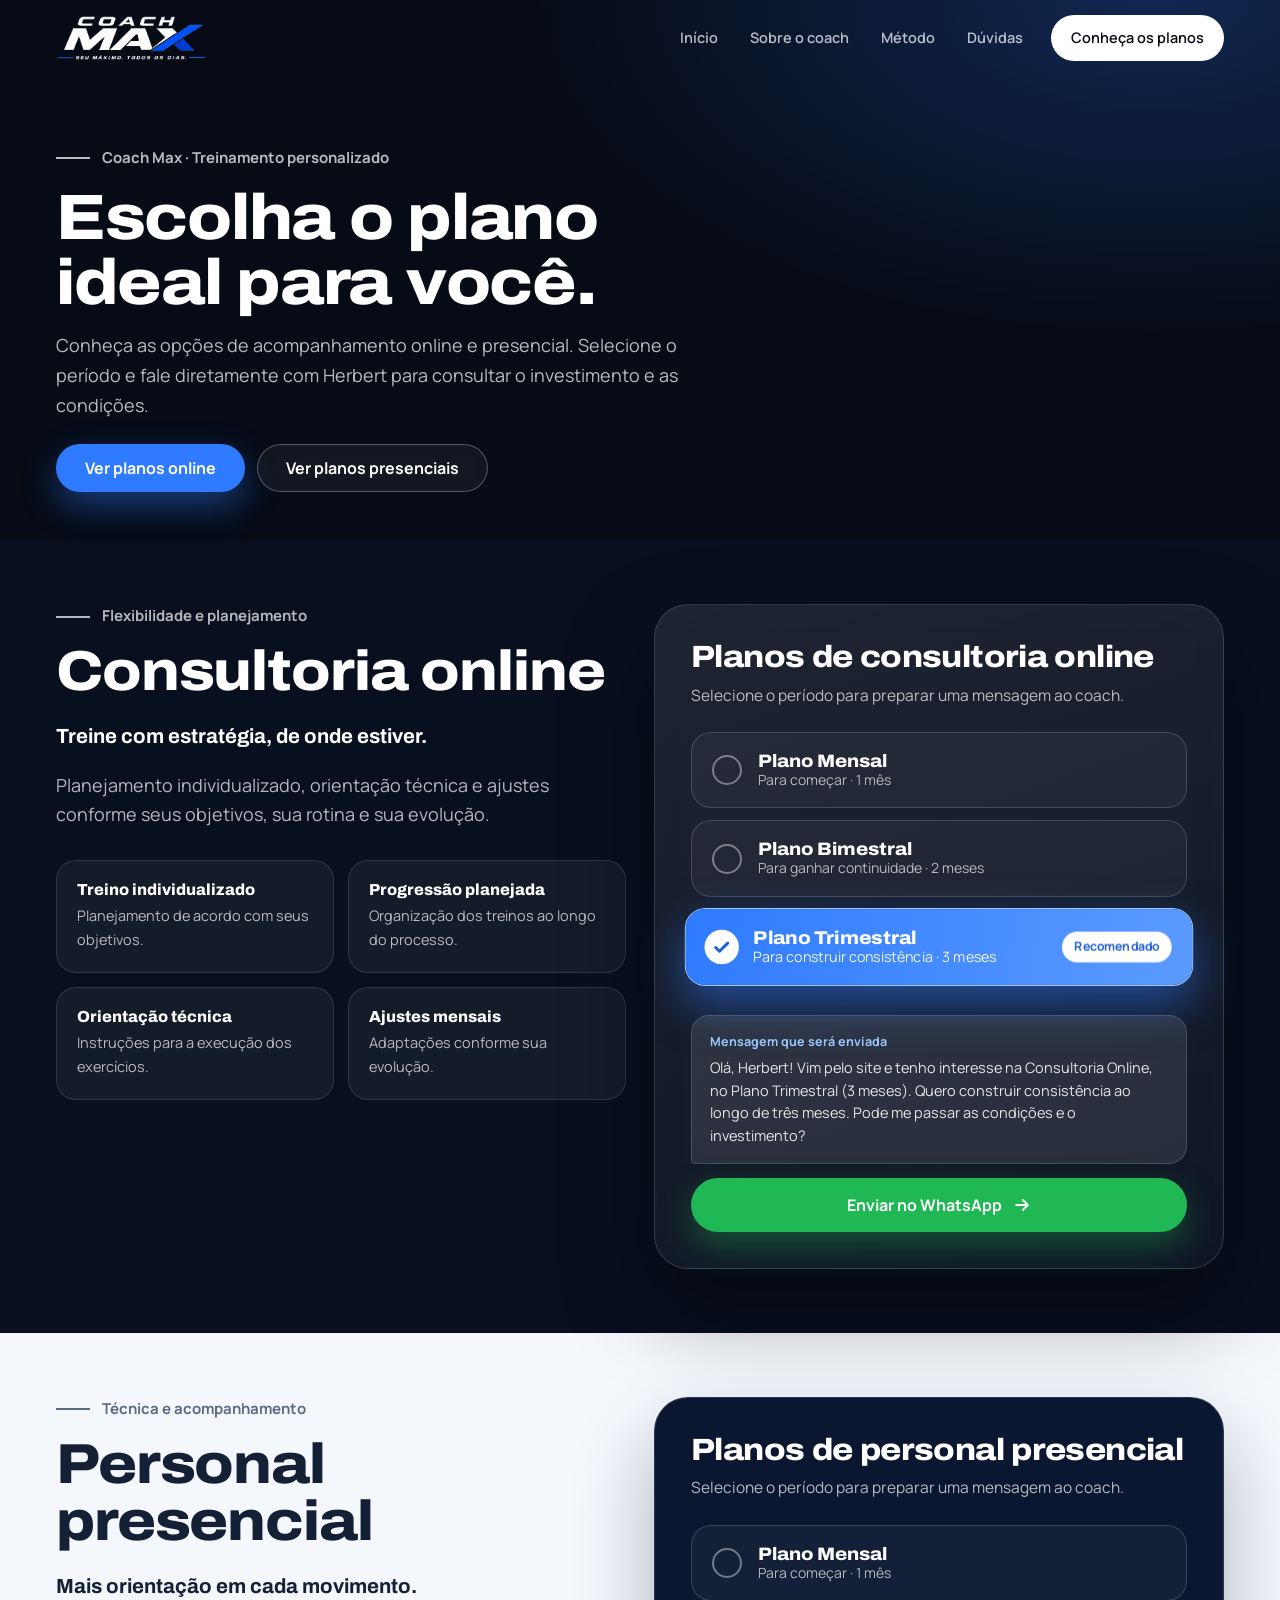
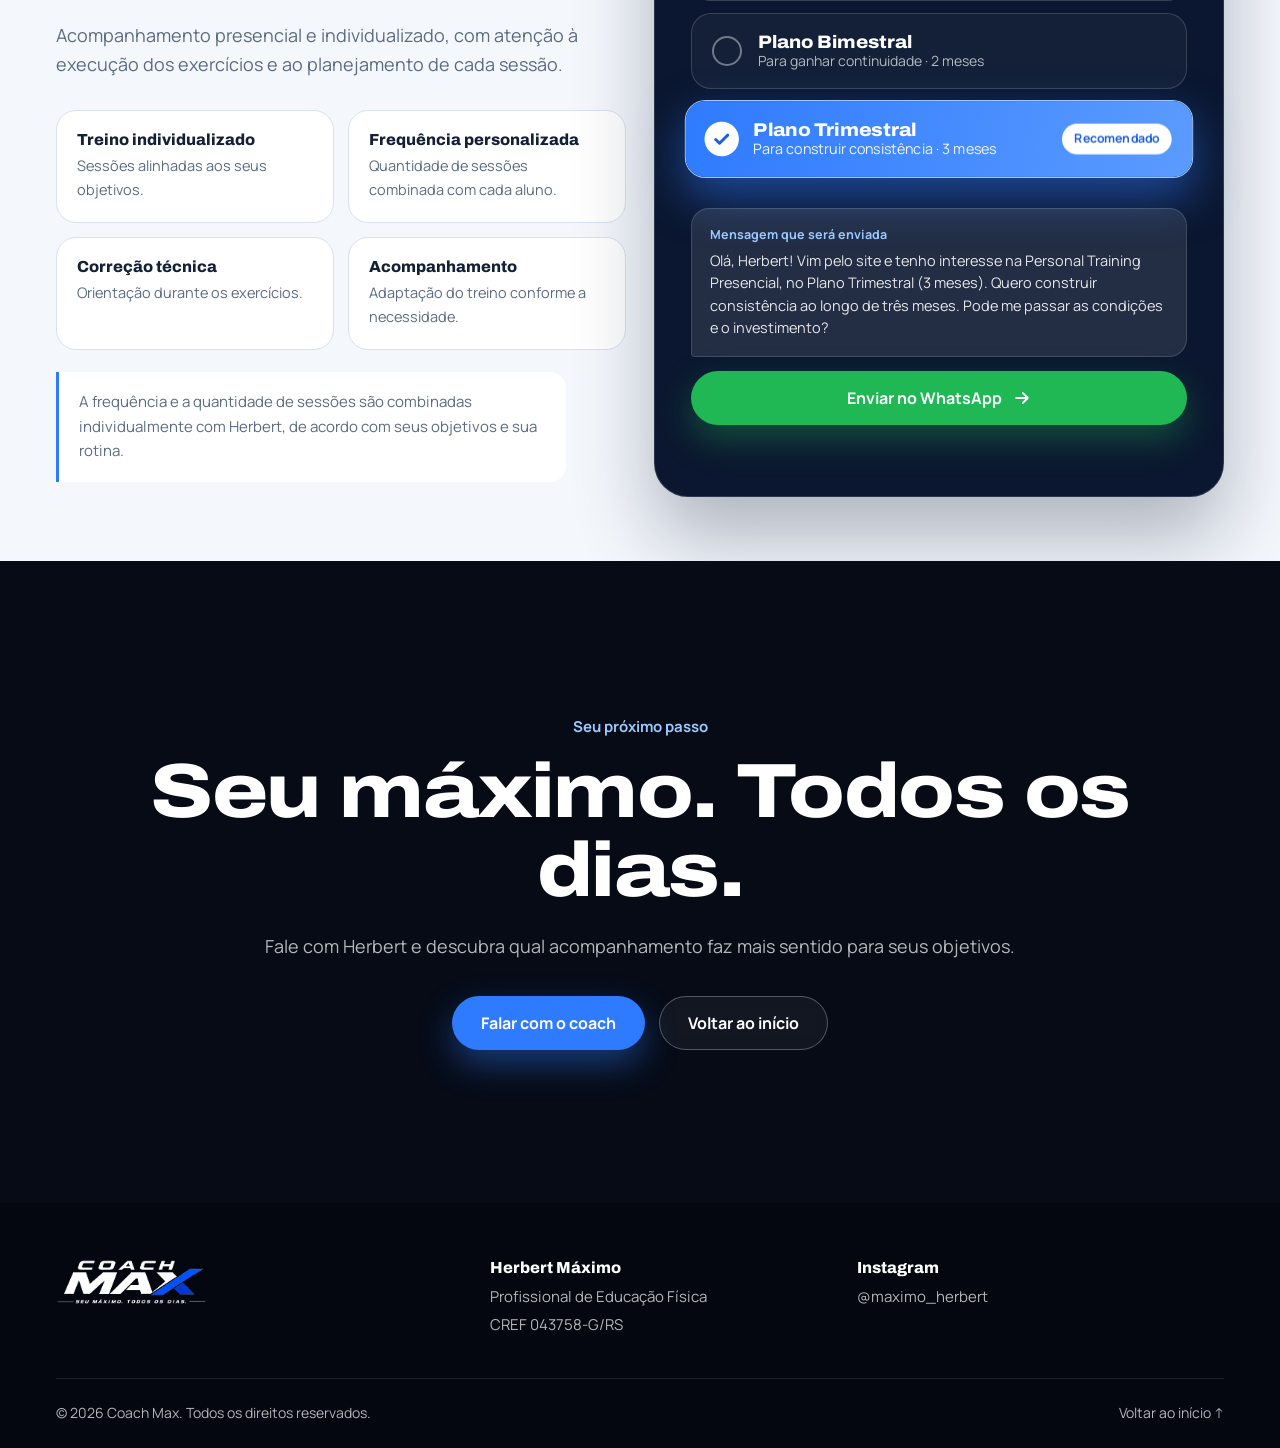
==== commit 694aeca8: "Atualiza textos das modalidades e frequencia" ====
--- a/planos.html
+++ b/planos.html
@@ -5,44 +5,408 @@
   <meta name="viewport" content="width=device-width, initial-scale=1">
   <meta name="theme-color" content="#060b16">
   <meta name="description" content="Conheça os planos de consultoria online e personal presencial do Coach Max.">
+
   <title>Planos de treinamento | Coach Max</title>
+
   <link rel="preconnect" href="https://fonts.googleapis.com">
   <link rel="preconnect" href="https://fonts.gstatic.com" crossorigin>
+
   <link href="https://fonts.googleapis.com/css2?family=Archivo:wght@400;500;600;700;800;900&family=Manrope:wght@400;500;600;700;800&display=swap" rel="stylesheet">
+
   <link rel="stylesheet" href="./css/style.css">
 </head>
+
 <body>
-  <a class="skip-link" href="#conteudo">Pular para o conteúdo</a>
-  <div class="progress" aria-hidden="true"><i></i></div>
+
+  <a class="skip-link" href="#conteudo">
+    Pular para o conteúdo
+  </a>
+
+  <div class="progress" aria-hidden="true">
+    <i></i>
+  </div>
+
+  <!-- CABEÇALHO -->
   <header class="site-header" id="topo">
     <div class="container nav-wrap">
-      <a class="brand" href="index.html#inicio" aria-label="Coach Max, início"><img class="brand-logo" src="assets/images/coach-max-logo-white.png" alt="Coach Max — Seu máximo. Todos os dias."></a>
-      <button class="menu-toggle" type="button" aria-expanded="false" aria-controls="main-nav" aria-label="Abrir menu"><span></span><span></span></button>
+
+      <a class="brand" href="index.html#inicio" aria-label="Coach Max, início">
+        <img
+          class="brand-logo"
+          src="assets/images/coach-max-logo-white.png"
+          alt="Coach Max — Seu máximo. Todos os dias."
+        >
+      </a>
+
+      <button
+        class="menu-toggle"
+        type="button"
+        aria-expanded="false"
+        aria-controls="main-nav"
+        aria-label="Abrir menu"
+      >
+        <span></span>
+        <span></span>
+      </button>
+
       <nav class="main-nav" id="main-nav" aria-label="Navegação principal">
-        <a href="index.html#inicio" style="--i:1">Início</a><a href="index.html#sobre" style="--i:2">Sobre o coach</a><a href="index.html#metodo" style="--i:3">Método</a><a href="index.html#faq" style="--i:4">Dúvidas</a><a class="nav-cta" href="planos.html" style="--i:5">Conheça os planos</a><i class="nav-indicator" aria-hidden="true"></i>
+
+        <a href="index.html#inicio" style="--i:1">
+          Início
+        </a>
+
+        <a href="index.html#sobre" style="--i:2">
+          Sobre o coach
+        </a>
+
+        <a href="index.html#metodo" style="--i:3">
+          Método
+        </a>
+
+        <a href="index.html#faq" style="--i:4">
+          Dúvidas
+        </a>
+
+        <a class="nav-cta" href="planos.html" style="--i:5">
+          Conheça os planos
+        </a>
+
+        <i class="nav-indicator" aria-hidden="true"></i>
+
       </nav>
     </div>
   </header>
+
+  <!-- CONTEÚDO PRINCIPAL -->
   <main id="conteudo">
-    <section class="plans-page-hero"><div class="container">
-      <p class="kicker">Coach Max · Treinamento personalizado</p>
-      <h1>Escolha o plano ideal para você.</h1>
-      <p>Conheça as opções de acompanhamento online e presencial. Selecione o período e fale diretamente com Herbert para consultar o investimento e as condições.</p>
-      <div class="plans-page-actions"><a class="btn btn-primary" href="#online"><span>Ver planos online</span></a><a class="btn btn-ghost" href="#presencial"><span>Ver planos presenciais</span></a></div>
-    </div></section>
-    <section class="plans-page-section dark" id="online"><div class="container plans-page-grid">
-      <div class="copy"><p class="kicker">Flexibilidade e planejamento</p><h2>Consultoria online</h2><p class="lead">Treine com estratégia, de onde estiver.</p><p>Planejamento individualizado, orientação técnica e ajustes conforme seus objetivos, sua rotina e sua evolução.</p><div class="included"><div><strong>Treino individualizado</strong><p>Planejamento de acordo com seus objetivos.</p></div><div><strong>Progressão planejada</strong><p>Organização dos treinos ao longo do processo.</p></div><div><strong>Orientação técnica</strong><p>Instruções para a execução dos exercícios.</p></div><div><strong>Ajustes mensais</strong><p>Adaptações conforme sua evolução.</p></div></div></div>
-      <div class="panel"><h3>Planos de consultoria online</h3><p class="panel-intro">Selecione o período para preparar uma mensagem ao coach.</p><div class="plans" data-service="Consultoria Online" data-group="online"></div></div>
-    </div></section>
-    <section class="plans-page-section light" id="presencial"><div class="container plans-page-grid">
-      <div class="copy"><p class="kicker">Técnica e acompanhamento</p><h2>Personal presencial</h2><p class="lead">Mais orientação em cada movimento.</p><p>Acompanhamento presencial e individualizado, com atenção à execução dos exercícios e ao planejamento de cada sessão.</p><div class="included"><div><strong>Treino individualizado</strong><p>Sessões alinhadas aos seus objetivos.</p></div><div><strong>Duas sessões por semana</strong><p>Aproximadamente oito aulas por mês.</p></div><div><strong>Correção técnica</strong><p>Orientação durante os exercícios.</p></div><div><strong>Acompanhamento</strong><p>Adaptação do treino conforme a necessidade.</p></div></div><p class="note">A frequência prevista é de duas sessões por semana, totalizando aproximadamente oito aulas mensais. Consulte as condições diretamente com Herbert.</p></div>
-      <div class="panel panel-light"><h3>Planos de personal presencial</h3><p class="panel-intro">Selecione o período para preparar uma mensagem ao coach.</p><div class="plans" data-service="Personal Training Presencial" data-group="presencial"></div></div>
-    </div></section>
-    <section class="section dark final"><div class="container center"><p class="kicker">Seu próximo passo</p><h2>Seu máximo. Todos os dias.</h2><p>Fale com Herbert e descubra qual acompanhamento faz mais sentido para seus objetivos.</p><div class="button-row center-row"><a class="btn btn-primary" href="https://wa.me/5551980130227?text=Ol%C3%A1%2C%20Herbert!%20Vim%20pela%20p%C3%A1gina%20de%20planos%20do%20site%20e%20gostaria%20de%20consultar%20as%20condi%C3%A7%C3%B5es." target="_blank" rel="noopener noreferrer"><span>Falar com o coach</span></a><a class="btn btn-ghost" href="index.html"><span>Voltar ao início</span></a></div></div></section>
+
+    <!-- HERO DOS PLANOS -->
+    <section class="plans-page-hero">
+      <div class="container">
+
+        <p class="kicker">
+          Coach Max · Treinamento personalizado
+        </p>
+
+        <h1>
+          Escolha o plano ideal para você.
+        </h1>
+
+        <p>
+          Conheça as opções de acompanhamento online e presencial.
+          Selecione o período e fale diretamente com Herbert para
+          consultar o investimento e as condições.
+        </p>
+
+        <div class="plans-page-actions">
+
+          <a class="btn btn-primary" href="#online">
+            <span>Ver planos online</span>
+          </a>
+
+          <a class="btn btn-ghost" href="#presencial">
+            <span>Ver planos presenciais</span>
+          </a>
+
+        </div>
+      </div>
+    </section>
+
+    <!-- CONSULTORIA ONLINE -->
+    <section class="plans-page-section dark" id="online">
+
+      <div class="container plans-page-grid">
+
+        <div class="copy">
+
+          <p class="kicker">
+            Flexibilidade e planejamento
+          </p>
+
+          <h2>
+            Consultoria online
+          </h2>
+
+          <p class="lead">
+            Treine com estratégia, de onde estiver.
+          </p>
+
+          <p>
+            Planejamento individualizado, orientação técnica e ajustes
+            conforme seus objetivos, sua rotina e sua evolução.
+          </p>
+
+          <div class="included">
+
+            <div>
+              <strong>Treino individualizado</strong>
+              <p>
+                Planejamento de acordo com seus objetivos.
+              </p>
+            </div>
+
+            <div>
+              <strong>Progressão planejada</strong>
+              <p>
+                Organização dos treinos ao longo do processo.
+              </p>
+            </div>
+
+            <div>
+              <strong>Orientação técnica</strong>
+              <p>
+                Instruções para a execução dos exercícios.
+              </p>
+            </div>
+
+            <div>
+              <strong>Ajustes mensais</strong>
+              <p>
+                Adaptações conforme sua evolução.
+              </p>
+            </div>
+
+          </div>
+        </div>
+
+        <div class="panel">
+
+          <h3>
+            Planos de consultoria online
+          </h3>
+
+          <p class="panel-intro">
+            Selecione o período para preparar uma mensagem ao coach.
+          </p>
+
+          <div
+            class="plans"
+            data-service="Consultoria Online"
+            data-group="online"
+          ></div>
+
+        </div>
+
+      </div>
+    </section>
+
+    <!-- PERSONAL PRESENCIAL -->
+    <section class="plans-page-section light" id="presencial">
+
+      <div class="container plans-page-grid">
+
+        <div class="copy">
+
+          <p class="kicker">
+            Técnica e acompanhamento
+          </p>
+
+          <h2>
+            Personal presencial
+          </h2>
+
+          <p class="lead">
+            Mais orientação em cada movimento.
+          </p>
+
+          <p>
+            Acompanhamento presencial e individualizado, com atenção
+            à execução dos exercícios e ao planejamento de cada sessão.
+          </p>
+
+          <div class="included">
+
+            <div>
+              <strong>Treino individualizado</strong>
+              <p>
+                Sessões alinhadas aos seus objetivos.
+              </p>
+            </div>
+
+            <div>
+              <strong>Frequência personalizada</strong>
+              <p>
+                Quantidade de sessões combinada com cada aluno.
+              </p>
+            </div>
+
+            <div>
+              <strong>Correção técnica</strong>
+              <p>
+                Orientação durante os exercícios.
+              </p>
+            </div>
+
+            <div>
+              <strong>Acompanhamento</strong>
+              <p>
+                Adaptação do treino conforme a necessidade.
+              </p>
+            </div>
+
+          </div>
+
+          <p class="note">
+            A frequência e a quantidade de sessões são combinadas
+            individualmente com Herbert, de acordo com seus objetivos e sua rotina.
+          </p>
+
+        </div>
+
+        <div class="panel panel-light">
+
+          <h3>
+            Planos de personal presencial
+          </h3>
+
+          <p class="panel-intro">
+            Selecione o período para preparar uma mensagem ao coach.
+          </p>
+
+          <div
+            class="plans"
+            data-service="Personal Training Presencial"
+            data-group="presencial"
+          ></div>
+
+        </div>
+
+      </div>
+    </section>
+
+    <!-- CHAMADA FINAL -->
+    <section class="section dark final">
+
+      <div class="container center">
+
+        <p class="kicker">
+          Seu próximo passo
+        </p>
+
+        <h2>
+          Seu máximo. Todos os dias.
+        </h2>
+
+        <p>
+          Fale com Herbert e descubra qual acompanhamento faz
+          mais sentido para seus objetivos.
+        </p>
+
+        <div class="button-row center-row">
+
+          <a
+            class="btn btn-primary"
+            href="https://wa.me/5551980130227?text=Ol%C3%A1%2C%20Herbert!%20Vim%20pela%20p%C3%A1gina%20de%20planos%20do%20site%20e%20gostaria%20de%20consultar%20as%20condi%C3%A7%C3%B5es."
+            target="_blank"
+            rel="noopener noreferrer"
+          >
+            <span>Falar com o coach</span>
+          </a>
+
+          <a class="btn btn-ghost" href="index.html">
+            <span>Voltar ao início</span>
+          </a>
+
+        </div>
+      </div>
+    </section>
+
   </main>
-  <footer class="site-footer"><div class="container footer-main"><a class="brand" href="index.html#inicio"><img class="brand-logo" src="assets/images/coach-max-logo-white.png" alt="Coach Max — Seu máximo. Todos os dias."></a><div class="footer-info"><strong>Herbert Máximo</strong><span>Profissional de Educação Física</span><span>CREF 043758-G/RS</span></div><div class="footer-info"><strong>Instagram</strong><a href="https://www.instagram.com/maximo_herbert/" target="_blank" rel="noopener noreferrer">@maximo_herbert</a></div></div><div class="container footer-bottom"><span>© <span id="current-year"></span> Coach Max. Todos os direitos reservados.</span><a href="index.html#inicio">Voltar ao início ↑</a></div></footer>
-  <a class="floating-wa" href="https://wa.me/5551980130227" target="_blank" rel="noopener noreferrer" aria-label="Falar com Herbert pelo WhatsApp">WhatsApp</a>
+
+  <!-- RODAPÉ -->
+  <footer class="site-footer">
+
+    <div class="container footer-main">
+
+      <a class="brand" href="index.html#inicio">
+        <img
+          class="brand-logo"
+          src="assets/images/coach-max-logo-white.png"
+          alt="Coach Max — Seu máximo. Todos os dias."
+        >
+      </a>
+
+      <div class="footer-info">
+
+        <strong>Herbert Máximo</strong>
+
+        <span>
+          Profissional de Educação Física
+        </span>
+
+        <span>
+          CREF 043758-G/RS
+        </span>
+
+      </div>
+
+      <div class="footer-info">
+
+        <strong>Instagram</strong>
+
+        <a
+          href="https://www.instagram.com/maximo_herbert/"
+          target="_blank"
+          rel="noopener noreferrer"
+        >
+          @maximo_herbert
+        </a>
+
+      </div>
+
+    </div>
+
+    <div class="container footer-bottom">
+
+      <span>
+        © <span id="current-year"></span> Coach Max.
+        Todos os direitos reservados.
+      </span>
+
+      <a href="index.html#inicio">
+        Voltar ao início ↑
+      </a>
+
+    </div>
+
+  </footer>
+
+  <!-- BOTÃO FLUTUANTE ORIGINAL DO WHATSAPP -->
+  <a
+    class="floating-wa"
+    href="https://wa.me/5551980130227?text=Ol%C3%A1%2C%20Herbert!%20Gostaria%20de%20saber%20mais%20sobre%20seus%20servi%C3%A7os."
+    target="_blank"
+    rel="noopener noreferrer"
+    aria-label="Falar com Herbert pelo WhatsApp"
+  >
+    <svg viewBox="0 0 24 24" aria-hidden="true">
+      <path d="M20.52 3.48A11.83 11.83 0 0 0 12.1 0C5.55 0 .22 5.33.22 11.88c0 2.1.55 4.15 1.6 5.96L.12 24l6.32-1.66a11.9 11.9 0 0 0 5.66 1.44h.01c6.55 0 11.88-5.33 11.88-11.88 0-3.17-1.23-6.15-3.47-8.42ZM12.1 21.75a9.9 9.9 0 0 1-5.04-1.38l-.36-.21-3.75.98 1-3.66-.23-.38a9.85 9.85 0 0 1-1.51-5.22c0-5.45 4.44-9.89 9.9-9.89a9.82 9.82 0 0 1 7 2.9 9.83 9.83 0 0 1 2.9 7c0 5.46-4.44 9.9-9.9 9.9Zm5.43-7.41c-.3-.15-1.77-.87-2.04-.97-.27-.1-.47-.15-.67.15-.2.3-.77.97-.95 1.17-.17.2-.35.22-.65.07-.3-.15-1.26-.46-2.4-1.47-.89-.79-1.49-1.77-1.66-2.07-.17-.3-.02-.46.13-.61.13-.13.3-.35.45-.52.15-.17.2-.3.3-.5.1-.2.05-.37-.02-.52-.08-.15-.67-1.62-.92-2.22-.24-.58-.49-.5-.67-.51h-.57c-.2 0-.52.07-.79.37-.27.3-1.04 1.02-1.04 2.49s1.07 2.89 1.22 3.09c.15.2 2.1 3.2 5.08 4.49.71.31 1.26.5 1.69.64.71.23 1.35.2 1.86.12.57-.08 1.77-.72 2.02-1.42.25-.7.25-1.3.17-1.42-.07-.13-.27-.2-.57-.35Z"/>
+    </svg>
+  </a>
+
+  <!-- JAVASCRIPT PRINCIPAL -->
   <script src="js/script.js" defer></script>
-  <script>const tipo=new URLSearchParams(location.search).get('tipo');if(tipo==='presencial')setTimeout(()=>document.querySelector('#presencial')?.scrollIntoView({behavior:'smooth'}),100);else if(tipo==='online')setTimeout(()=>document.querySelector('#online')?.scrollIntoView({behavior:'smooth'}),100);</script>
+
+  <!-- NAVEGAÇÃO DIRETA PARA O PLANO SELECIONADO -->
+  <script>
+    document.addEventListener("DOMContentLoaded", function () {
+      const tipo = new URLSearchParams(window.location.search).get("tipo");
+
+      if (tipo === "presencial") {
+        setTimeout(function () {
+          document.querySelector("#presencial")?.scrollIntoView({
+            behavior: "smooth"
+          });
+        }, 100);
+      } else if (tipo === "online") {
+        setTimeout(function () {
+          document.querySelector("#online")?.scrollIntoView({
+            behavior: "smooth"
+          });
+        }, 100);
+      }
+    });
+  </script>
+
 </body>
 </html>
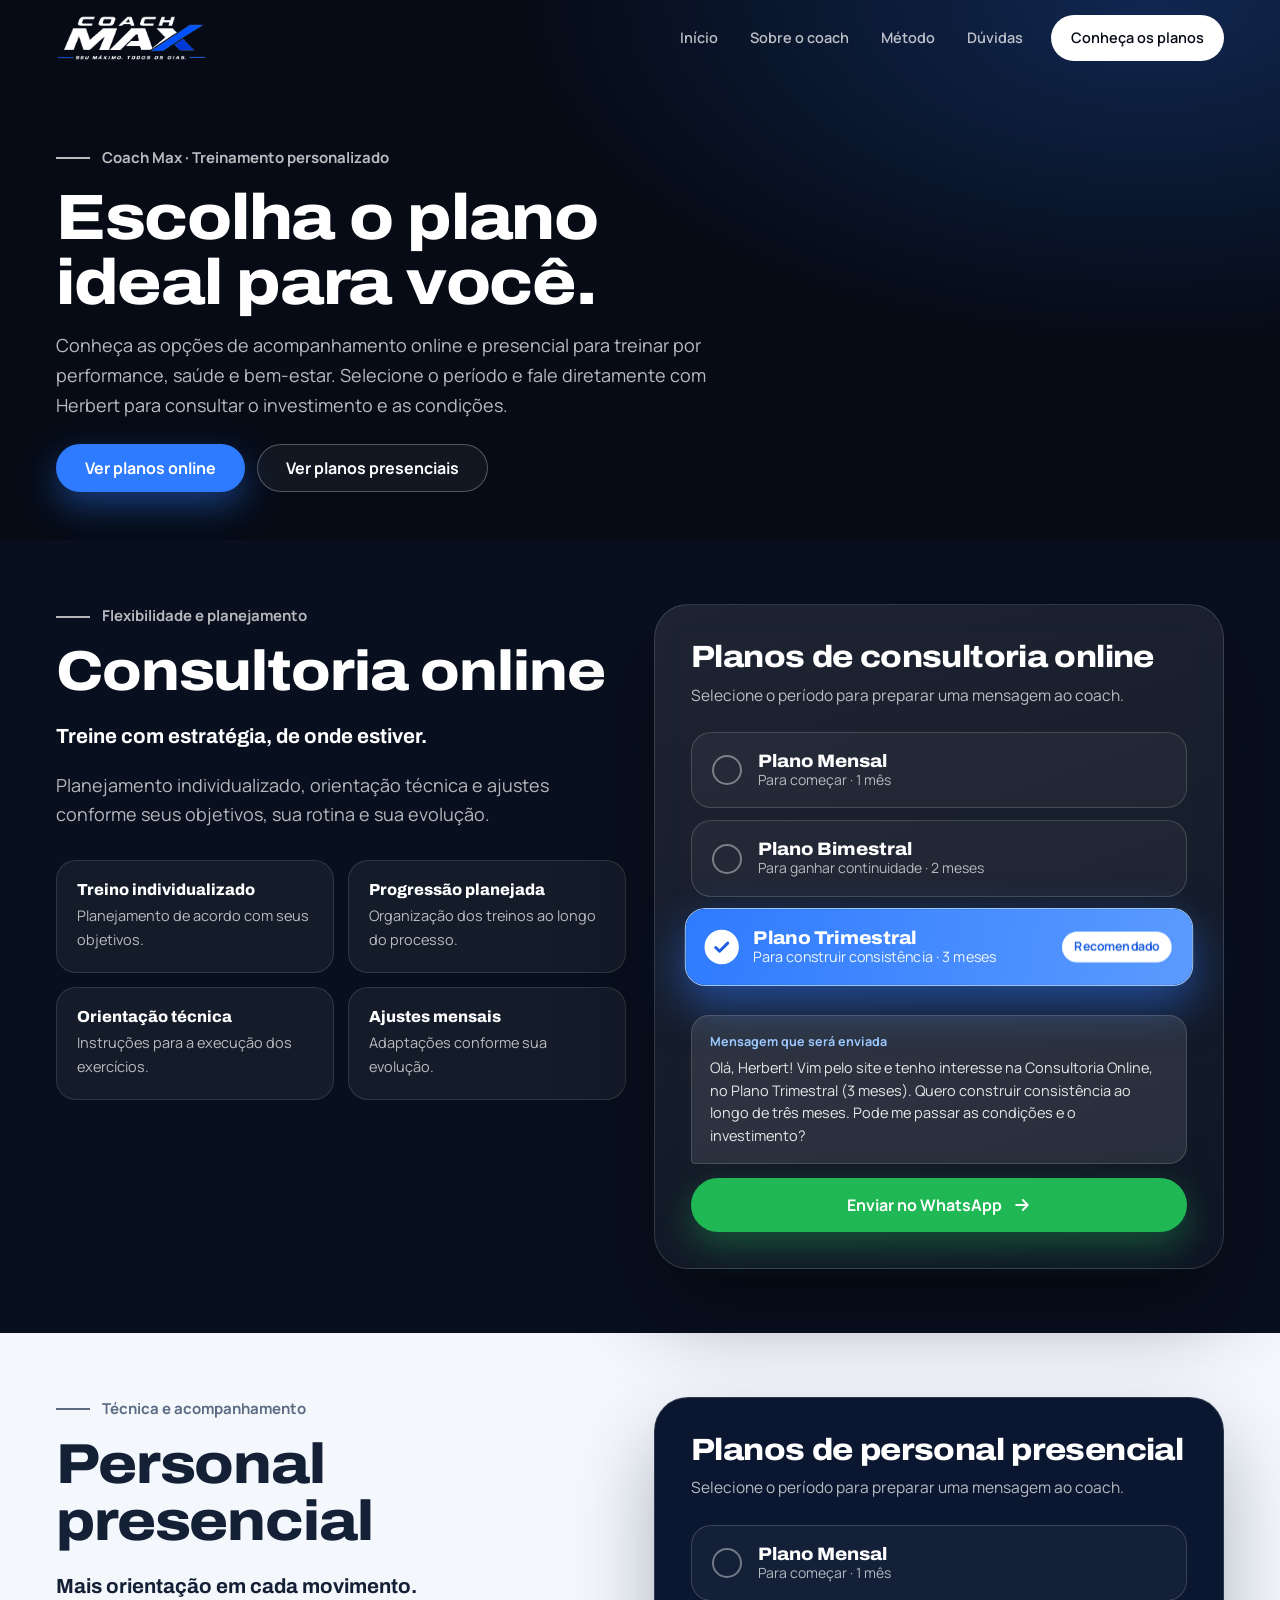
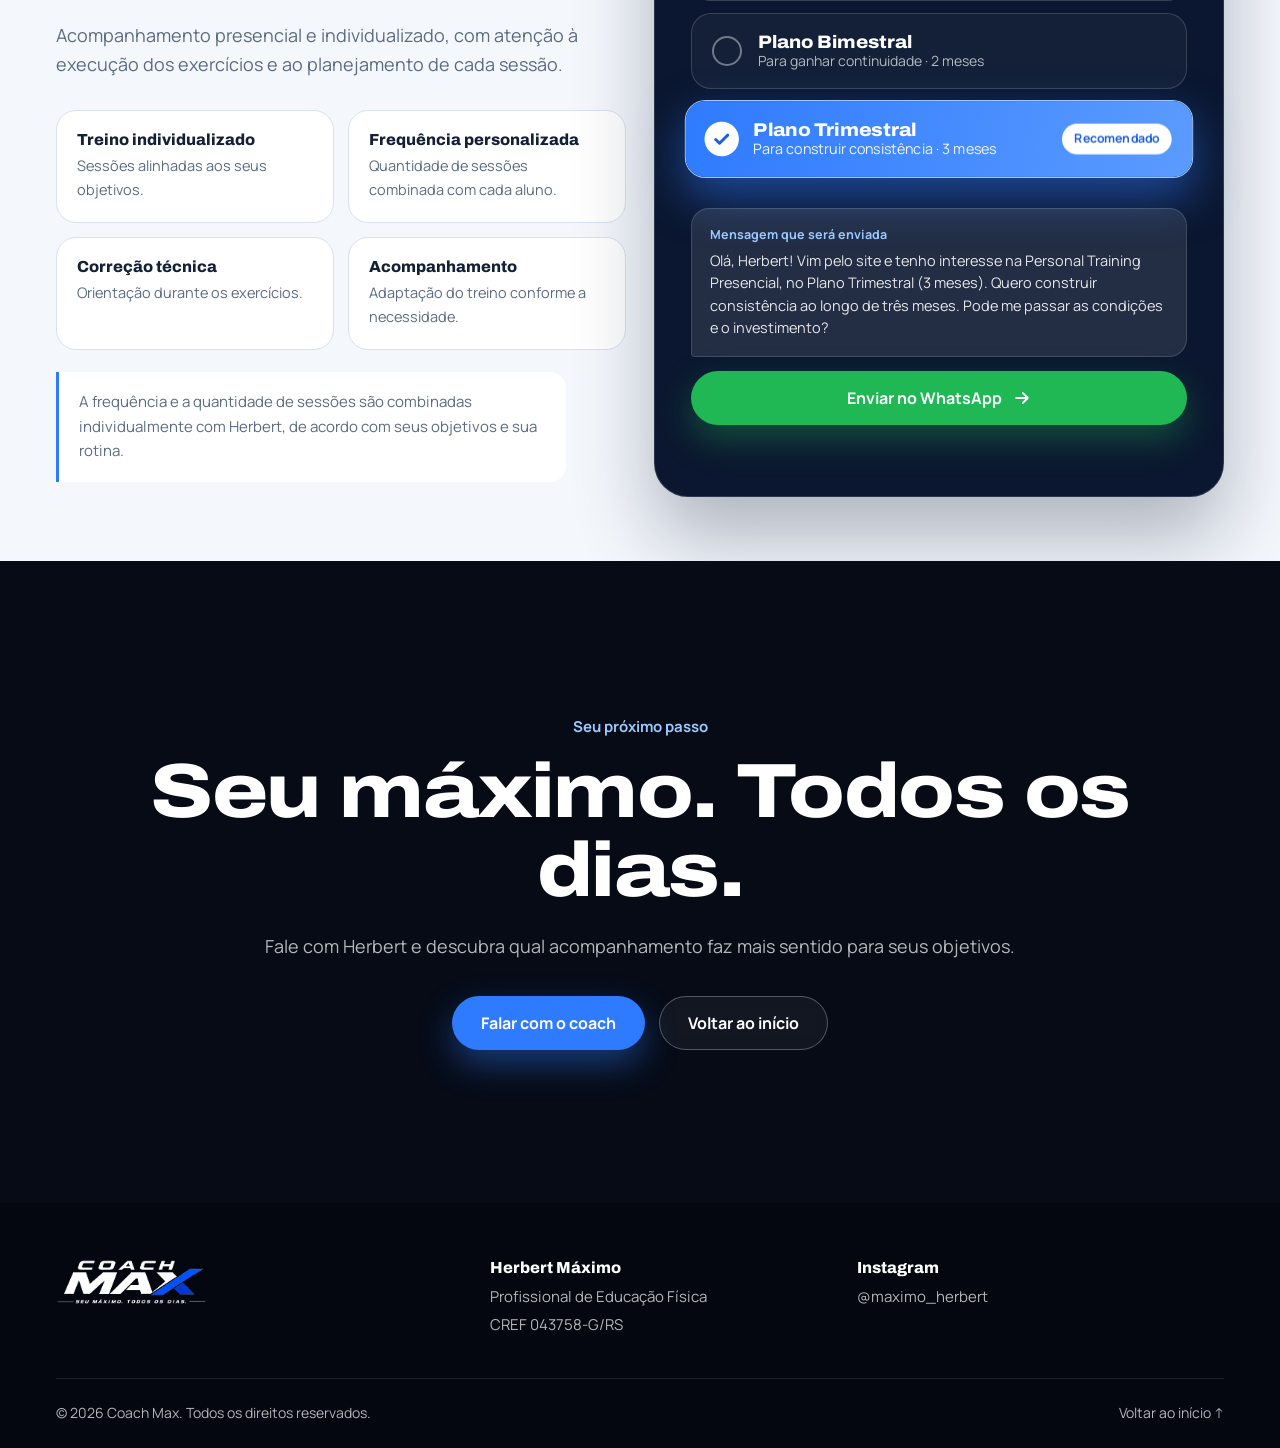
==== commit 3ee17558: "Atualiza SEO e introdução da página de planos" ====
--- a/planos.html
+++ b/planos.html
@@ -4,9 +4,9 @@
   <meta charset="utf-8">
   <meta name="viewport" content="width=device-width, initial-scale=1">
   <meta name="theme-color" content="#060b16">
-  <meta name="description" content="Conheça os planos de consultoria online e personal presencial do Coach Max.">
-
-  <title>Planos de treinamento | Coach Max</title>
+  <meta name="description" content="Conheça os planos de treinamento individualizado do Coach Max para performance, saúde e bem-estar, online ou presencial.">
+
+  <title>Planos de treinamento | Coach Max — Online e presencial</title>
 
   <link rel="preconnect" href="https://fonts.googleapis.com">
   <link rel="preconnect" href="https://fonts.gstatic.com" crossorigin>
@@ -93,7 +93,7 @@
         </h1>
 
         <p>
-          Conheça as opções de acompanhamento online e presencial.
+          Conheça as opções de acompanhamento online e presencial para treinar por performance, saúde e bem-estar.
           Selecione o período e fale diretamente com Herbert para
           consultar o investimento e as condições.
         </p>
